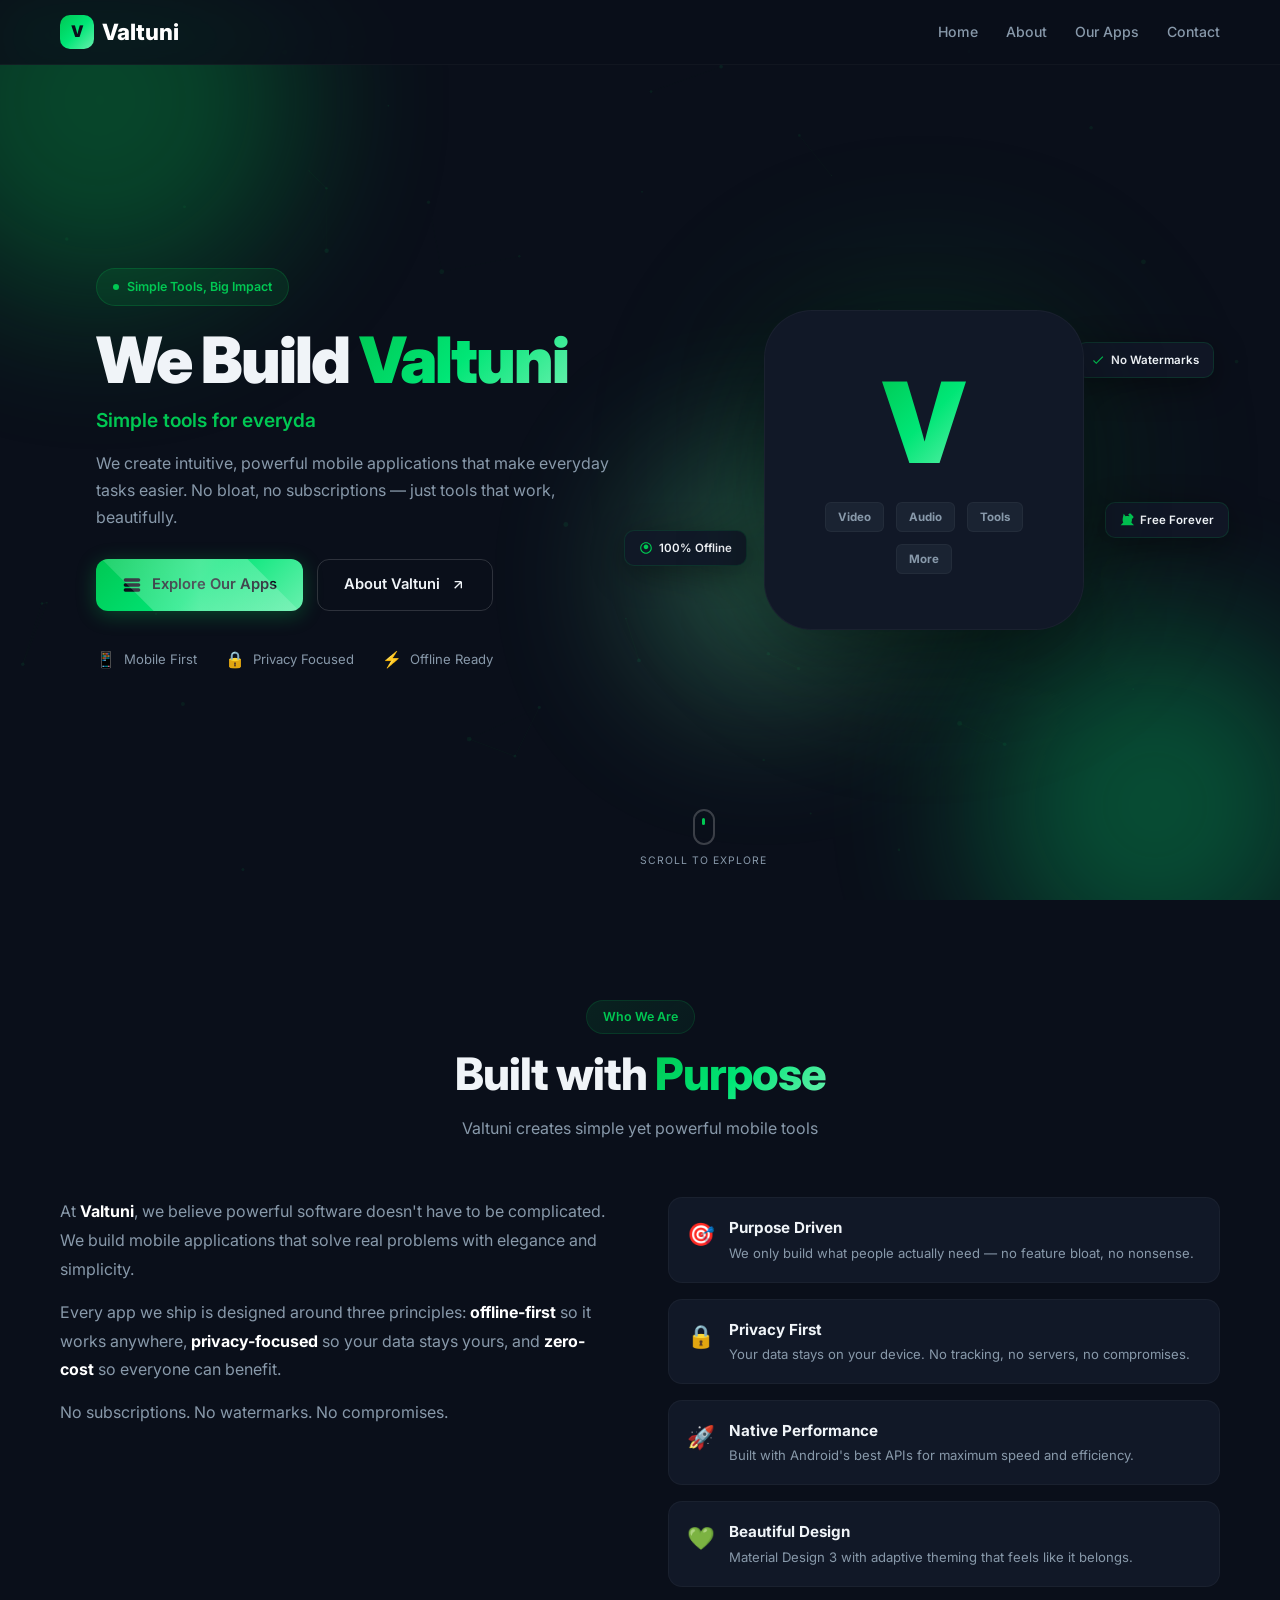
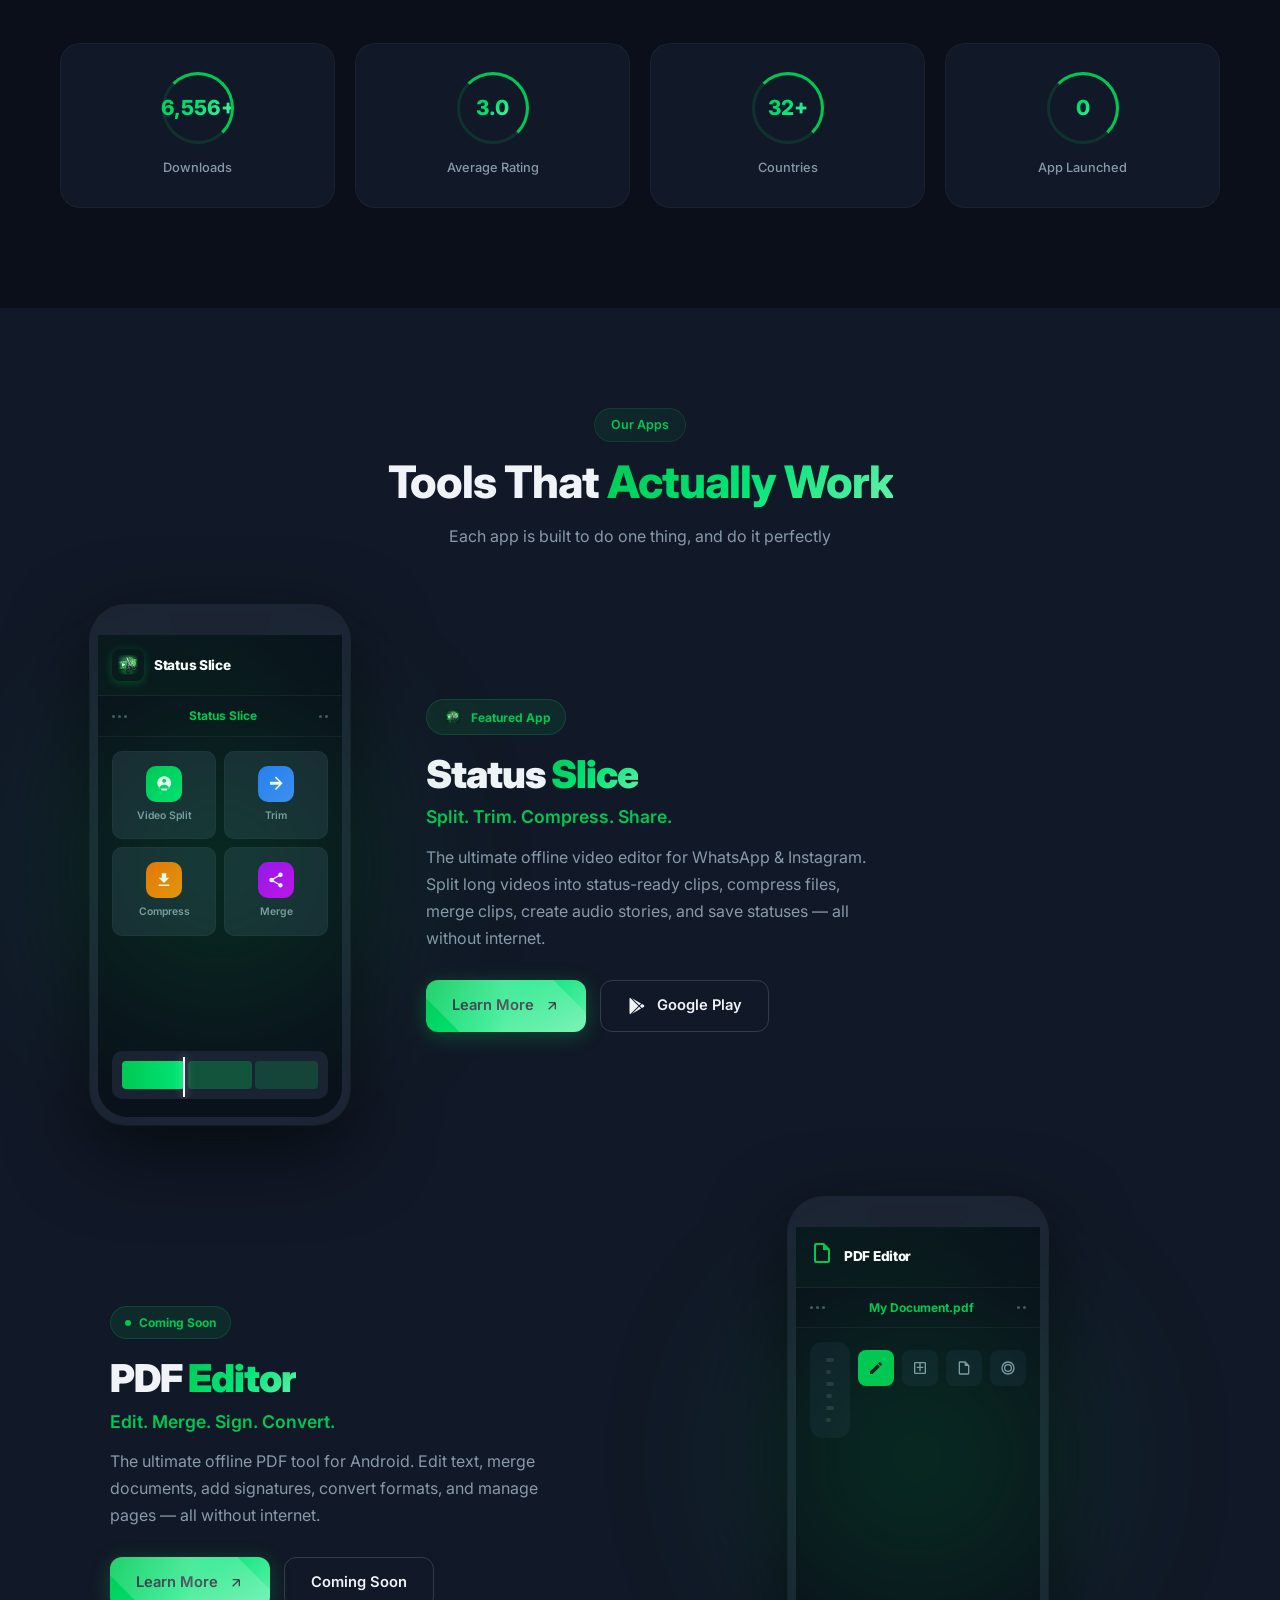
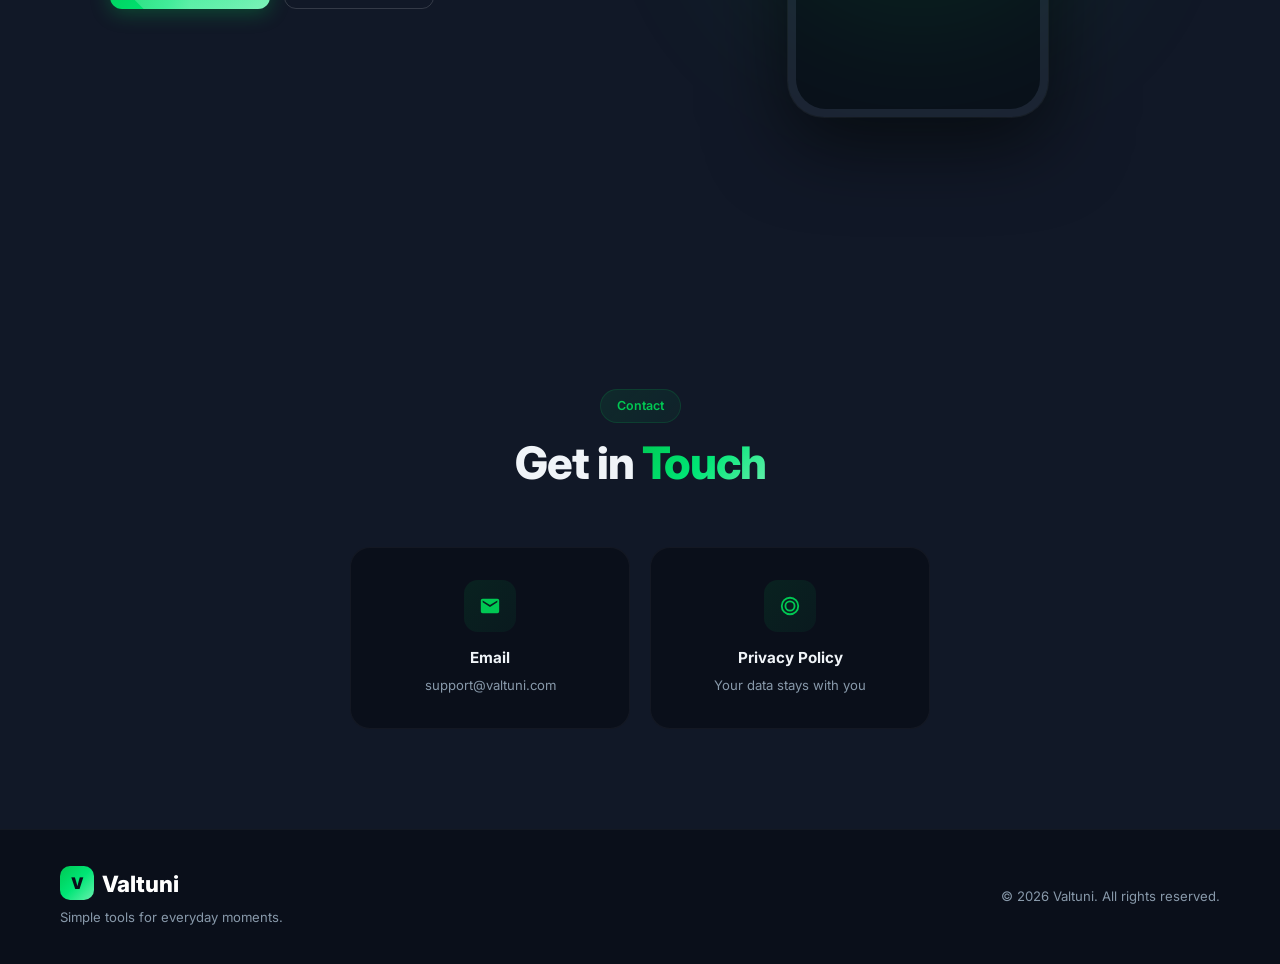
==== index.html @ 3d4e050f "Add Valtuni logo, update Status Slice to Coming Soon, create PDF Editor app page, update homepage" ====
<!DOCTYPE html>
<html lang="en">
<head>
    <meta charset="UTF-8">
    <meta name="viewport" content="width=device-width, initial-scale=1.0">
    <title>Valtuni - Simple Tools for Everyday Moments</title>
    <meta name="description" content="Valtuni builds simple, powerful mobile applications that make everyday tasks easier. Explore our apps including Status Slice.">
    <link rel="stylesheet" href="style.css">
    <link rel="preconnect" href="https://fonts.googleapis.com">
    <link rel="preconnect" href="https://fonts.gstatic.com" crossorigin>
    <link href="https://fonts.googleapis.com/css2?family=Inter:wght@300;400;500;600;700;800;900&display=swap" rel="stylesheet">
</head>
<body>
    <canvas id="particles"></canvas>

    <nav class="navbar" id="navbar">
        <div class="container nav-container">
            <a href="#" class="logo">
                <span class="logo-icon">V</span>
                Valtuni
            </a>
            <ul class="nav-links" id="navLinks">
                <li><a href="#home">Home</a></li>
                <li><a href="#about">About</a></li>
                <li><a href="#apps">Our Apps</a></li>
                <li><a href="#contact">Contact</a></li>
            </ul>
            <button class="menu-toggle" id="menuToggle" aria-label="Toggle menu">
                <span></span><span></span><span></span>
            </button>
        </div>
    </nav>

    <section id="home" class="hero">
        <div class="hero-bg-shapes">
            <div class="shape shape-1"></div>
            <div class="shape shape-2"></div>
            <div class="shape shape-3"></div>
        </div>
        <div class="container hero-content">
            <div class="hero-text">
                <div class="badge">
                    <span class="badge-dot"></span>
                    Simple Tools, Big Impact
                </div>
                <h1>We Build <span class="gradient-text">Valtuni</span></h1>
                <p class="tagline">Simple tools for everyday moments.</p>
                <p class="description">We create intuitive, powerful mobile applications that make everyday tasks easier. No bloat, no subscriptions — just tools that work, beautifully.</p>
                <div class="hero-buttons">
                    <a href="#apps" class="btn btn-primary btn-glow">
                        <svg width="20" height="20" viewBox="0 0 24 24" fill="currentColor"><path d="M4,8A2,2 0 0,1 2,6A2,2 0 0,1 4,4H20A2,2 0 0,1 22,6A2,2 0 0,1 20,8H4M4,10H20A2,2 0 0,1 22,12A2,2 0 0,1 20,14H4A2,2 0 0,1 2,12A2,2 0 0,1 4,10M4,16H20A2,2 0 0,1 22,18A2,2 0 0,1 20,20H4A2,2 0 0,1 2,18A2,2 0 0,1 4,16Z"/></svg>
                        Explore Our Apps
                    </a>
                    <a href="#about" class="btn btn-outline">
                        About Valtuni
                        <svg width="16" height="16" viewBox="0 0 24 24" fill="none" stroke="currentColor" stroke-width="2"><path d="M7 17L17 7M17 7H7M17 7V17"/></svg>
                    </a>
                </div>
                <div class="hero-stats">
                    <div class="hero-stat"><span class="hero-stat-icon">📱</span><span>Mobile First</span></div>
                    <div class="hero-stat"><span class="hero-stat-icon">🔒</span><span>Privacy Focused</span></div>
                    <div class="hero-stat"><span class="hero-stat-icon">⚡</span><span>Offline Ready</span></div>
                </div>
            </div>
            <div class="hero-visual">
                <div class="hero-brand-glow"></div>
                <div class="hero-brand-block">
                    <div class="brand-letter brand-v">V</div>
                    <div class="brand-words">
                        <span class="brand-word brand-word-1">Video</span>
                        <span class="brand-word brand-word-2">Audio</span>
                        <span class="brand-word brand-word-3">Tools</span>
                        <span class="brand-word brand-word-4">More</span>
                    </div>
                </div>
                <div class="hero-float-badge hero-float-badge-1">
                    <svg width="14" height="14" viewBox="0 0 24 24" fill="currentColor"><path d="M21,7L9,19L3.5,13.5L4.91,12.09L9,16.17L19.59,5.59L21,7Z"/></svg>
                    No Watermarks
                </div>
                <div class="hero-float-badge hero-float-badge-2">
                    <svg width="14" height="14" viewBox="0 0 24 24" fill="currentColor"><path d="M12,2C17.52,2 22,6.48 22,12C22,17.52 17.52,22 12,22C6.48,22 2,17.52 2,12C2,6.48 6.48,2 12,2M12,4C7.58,4 4,7.58 4,12C4,16.42 7.58,20 12,20C16.42,20 20,16.42 20,12C20,7.58 16.42,4 12,4M12,6C14.21,6 16,7.79 16,10C16,12.21 14.21,14 12,14C9.79,14 8,12.21 8,10C8,7.79 9.79,6 12,6Z"/></svg>
                    100% Offline
                </div>
                <div class="hero-float-badge hero-float-badge-3">
                    <svg width="14" height="14" viewBox="0 0 24 24" fill="currentColor"><path d="M18.3,9.3L13.71,13.88L12.29,12.47L17.71,7.06L18.3,9.3M22.54,8.46L21.12,9.88L14.12,2.88L15.54,1.46C16.32,0.68 17.59,0.68 18.36,1.46L22.54,5.64C23.32,6.41 23.32,7.68 22.54,8.46M1,21L5.54,16.46C4.53,14.07 4.17,11.32 4.8,8.5L6.34,1.34L9.5,5.5C10.45,5.18 11.46,5 12.5,5C13.54,5 14.55,5.18 15.5,5.5L18.66,1.34L20.2,8.5C20.83,11.32 20.47,14.07 19.46,16.46L24,21H1Z"/></svg>
                    Free Forever
                </div>
            </div>
        </div>
        <div class="scroll-indicator">
            <div class="mouse"><div class="wheel"></div></div>
            <span>Scroll to explore</span>
        </div>
    </section>

    <section id="about" class="about">
        <div class="container">
            <div class="section-header sr">
                <span class="section-tag">Who We Are</span>
                <h2>Built with <span class="gradient-text">Purpose</span></h2>
                <p>Valtuni creates simple yet powerful mobile tools</p>
            </div>
            <div class="about-content">
                <div class="about-text sr-left">
                    <p>At <strong>Valtuni</strong>, we believe powerful software doesn't have to be complicated. We build mobile applications that solve real problems with elegance and simplicity.</p>
                    <p>Every app we ship is designed around three principles: <strong>offline-first</strong> so it works anywhere, <strong>privacy-focused</strong> so your data stays yours, and <strong>zero-cost</strong> so everyone can benefit.</p>
                    <p>No subscriptions. No watermarks. No compromises.</p>
                </div>
                <div class="about-values sr-right">
                    <div class="value-card">
                        <div class="value-icon">🎯</div>
                        <div><h4>Purpose Driven</h4><p>We only build what people actually need — no feature bloat, no nonsense.</p></div>
                    </div>
                    <div class="value-card">
                        <div class="value-icon">🔒</div>
                        <div><h4>Privacy First</h4><p>Your data stays on your device. No tracking, no servers, no compromises.</p></div>
                    </div>
                    <div class="value-card">
                        <div class="value-icon">🚀</div>
                        <div><h4>Native Performance</h4><p>Built with Android's best APIs for maximum speed and efficiency.</p></div>
                    </div>
                    <div class="value-card">
                        <div class="value-icon">💚</div>
                        <div><h4>Beautiful Design</h4><p>Material Design 3 with adaptive theming that feels like it belongs.</p></div>
                    </div>
                </div>
            </div>
            <div class="about-stats">
                <div class="stat-card sr sr-d1">
                    <div class="stat-ring"><span class="stat-number" data-target="10000">0</span></div>
                    <span class="stat-label">Downloads</span>
                </div>
                <div class="stat-card sr sr-d2">
                    <div class="stat-ring"><span class="stat-number" data-target="4.5" data-decimal="true">0</span></div>
                    <span class="stat-label">Average Rating</span>
                </div>
                <div class="stat-card sr sr-d3">
                    <div class="stat-ring"><span class="stat-number" data-target="50">0</span></div>
                    <span class="stat-label">Countries</span>
                </div>
                <div class="stat-card sr sr-d4">
                    <div class="stat-ring"><span class="stat-number" data-target="1">0</span></div>
                    <span class="stat-label">App Launched</span>
                </div>
            </div>
        </div>
    </section>

    <section id="apps" class="apps">
        <div class="container">
            <div class="section-header sr">
                <span class="section-tag">Our Apps</span>
                <h2>Tools That <span class="gradient-text">Actually Work</span></h2>
                <p>Each app is built to do one thing, and do it perfectly</p>
            </div>

            <div class="app-showcase">
                <div class="app-hero sr-scale">
                    <div class="app-hero-phone">
                        <div class="phone-wrapper">
                            <div class="phone-glow"></div>
                            <div class="phone-mockup">
                                <div class="phone-notch"></div>
                                <div class="phone-screen">
                                    <div class="app-logo-bar">
                                        <img src="status slice logo.png" alt="Status Slice" class="app-logo-img">
                                        <span class="app-logo-name">Status Slice</span>
                                    </div>
                                    <div class="app-header-bar">
                                        <div class="app-header-dots"><span></span><span></span><span></span></div>
                                        <span class="app-header-title">Status Slice</span>
                                        <div class="app-header-dots"><span></span><span></span></div>
                                    </div>
                                    <div class="app-content-preview">
                                        <div class="app-tool-card">
                                            <div class="app-tool-icon split-icon">
                                                <svg width="18" height="18" viewBox="0 0 24 24" fill="currentColor"><path d="M9.64,7.64C9.64,6.17 10.82,5 12.28,5C13.75,5 14.92,6.17 14.92,7.64C14.92,9.1 13.75,10.28 12.28,10.28C10.82,10.28 9.64,9.1 9.64,7.64M5.93,17.57C5.93,15.12 9.21,13.12 12.28,13.12C15.36,13.12 18.64,15.12 18.64,17.57V18H5.93V17.57M12.28,1.5C7.17,1.5 3,5.67 3,10.78C3,14.14 5.11,16.97 8.28,18.43L8.28,19.5C8.28,20.05 8.73,20.5 9.28,20.5H15.28C15.83,20.5 16.28,20.05 16.28,19.5L16.28,18.43C19.45,16.97 21.56,14.14 21.56,10.78C21.56,5.67 17.39,1.5 12.28,1.5Z"/></svg>
                                            </div>
                                            <span>Video Split</span>
                                        </div>
                                        <div class="app-tool-card">
                                            <div class="app-tool-icon trim-icon">
                                                <svg width="18" height="18" viewBox="0 0 24 24" fill="currentColor"><path d="M4,11V13H16L10.5,18.5L11.92,19.92L20.84,11L11.92,2.08L10.5,3.5L16,9H4V11Z"/></svg>
                                            </div>
                                            <span>Trim</span>
                                        </div>
                                        <div class="app-tool-card">
                                            <div class="app-tool-icon compress-icon">
                                                <svg width="18" height="18" viewBox="0 0 24 24" fill="currentColor"><path d="M19,9H15V3H9V9H5L12,16L19,9M5,18V20H19V18H5Z"/></svg>
                                            </div>
                                            <span>Compress</span>
                                        </div>
                                        <div class="app-tool-card">
                                            <div class="app-tool-icon merge-icon">
                                                <svg width="18" height="18" viewBox="0 0 24 24" fill="currentColor"><path d="M18,16.08C17.24,16.08 16.56,16.38 16.04,16.85L8.91,12.7C8.96,12.47 9,12.24 9,12C9,11.76 8.96,11.53 8.91,11.3L15.96,7.19C16.5,7.69 17.21,8 18,8A3,3 0 0,0 21,5A3,3 0 0,0 18,2A3,3 0 0,0 15,5C15,5.24 15.04,5.47 15.09,5.7L8.04,9.81C7.5,9.31 6.79,9 6,9A3,3 0 0,0 3,12A3,3 0 0,0 6,15C6.79,15 7.5,14.69 8.04,14.19L15.16,18.35C15.11,18.56 15.08,18.78 15.08,19C15.08,20.61 16.39,21.92 18,21.92C19.61,21.92 20.92,20.61 20.92,19C20.92,17.39 19.61,16.08 18,16.08Z"/></svg>
                                            </div>
                                            <span>Merge</span>
                                        </div>
                                    </div>
                                    <div class="video-timeline-preview">
                                        <div class="timeline-bar">
                                            <div class="timeline-segment seg-1"></div>
                                            <div class="timeline-segment seg-2"></div>
                                            <div class="timeline-segment seg-3"></div>
                                        </div>
                                        <div class="timeline-cursor"></div>
                                    </div>
                                </div>
                            </div>
                        </div>
                    </div>
                    <div class="app-hero-info">
                        <div class="app-card-badge">
                            <img src="status slice logo.png" alt="Status Slice" class="app-badge-icon">
                            <span>Featured App</span>
                        </div>
                        <h3>Status <span class="gradient-text">Slice</span></h3>
                        <p class="app-tagline">Split. Trim. Compress. Share.</p>
                        <p class="app-description">The ultimate offline video editor for WhatsApp & Instagram. Split long videos into status-ready clips, compress files, merge clips, create audio stories, and save statuses — all without internet.</p>
                        <div class="app-hero-buttons">
                            <a href="statussplice/" class="btn btn-primary btn-glow">
                                Learn More
                                <svg width="16" height="16" viewBox="0 0 24 24" fill="none" stroke="currentColor" stroke-width="2"><path d="M7 17L17 7M17 7H7M17 7V17"/></svg>
                            </a>
                            <a href="#" class="btn btn-outline">
                                <svg width="20" height="20" viewBox="0 0 24 24" fill="currentColor"><path d="M3,20.5V3.5C3,2.91 3.34,2.39 3.84,2.15L13.69,12L3.84,21.85C3.34,21.61 3,21.09 3,20.5M16.81,15.12L6.05,21.34L14.54,12.85L16.81,15.12M20.16,10.81C20.5,11.08 20.75,11.5 20.75,12C20.75,12.5 20.5,12.92 20.16,13.19L17.89,14.5L15.39,12L17.89,9.5L20.16,10.81M6.05,2.66L16.81,8.88L14.54,11.15L6.05,2.66Z"/></svg>
                                Google Play
                            </a>
                        </div>
                    </div>
                </div>

                <div class="app-hero sr-scale" style="margin-top: 60px;">
                    <div class="app-hero-info">
                        <div class="app-card-badge">
                            <span class="badge-dot"></span>
                            <span>Coming Soon</span>
                        </div>
                        <h3>PDF <span class="gradient-text">Editor</span></h3>
                        <p class="app-tagline">Edit. Merge. Sign. Convert.</p>
                        <p class="app-description">The ultimate offline PDF tool for Android. Edit text, merge documents, add signatures, convert formats, and manage pages — all without internet.</p>
                        <div class="app-hero-buttons">
                            <a href="pdfeditor/" class="btn btn-primary btn-glow">
                                Learn More
                                <svg width="16" height="16" viewBox="0 0 24 24" fill="none" stroke="currentColor" stroke-width="2"><path d="M7 17L17 7M17 7H7M17 7V17"/></svg>
                            </a>
                            <a href="pdfeditor/#download" class="btn btn-outline">
                                Coming Soon
                            </a>
                        </div>
                    </div>
                    <div class="app-hero-phone">
                        <div class="phone-wrapper">
                            <div class="phone-glow"></div>
                            <div class="phone-mockup">
                                <div class="phone-notch"></div>
                                <div class="phone-screen">
                                    <div class="app-logo-bar">
                                        <div class="app-logo-icon">
                                            <svg width="24" height="24" viewBox="0 0 24 24" fill="#00C853"><path d="M14,2H6A2,2 0 0,0 4,4V20A2,2 0 0,0 6,22H18A2,2 0 0,0 20,20V8L14,2M18,20H6V4H13V9H18V20Z"/></svg>
                                        </div>
                                        <span class="app-logo-name">PDF Editor</span>
                                    </div>
                                    <div class="app-header-bar">
                                        <div class="app-header-dots"><span></span><span></span><span></span></div>
                                        <span class="app-header-title">My Document.pdf</span>
                                        <div class="app-header-dots"><span></span><span></span></div>
                                    </div>
                                    <div class="app-content-preview">
                                        <div class="pdf-preview-area">
                                            <div class="pdf-line"></div>
                                            <div class="pdf-line short"></div>
                                            <div class="pdf-line"></div>
                                            <div class="pdf-line medium"></div>
                                            <div class="pdf-line"></div>
                                            <div class="pdf-line short"></div>
                                        </div>
                                        <div class="pdf-toolbar">
                                            <div class="pdf-tool-btn active">
                                                <svg width="16" height="16" viewBox="0 0 24 24" fill="currentColor"><path d="M3,17.25V21H6.75L17.81,9.94L14.06,6.19L3,17.25M20.71,7.04C21.1,6.65 21.1,6.02 20.71,5.63L18.37,3.29C17.98,2.9 17.35,2.9 16.96,3.29L15.13,5.12L18.88,8.87L20.71,7.04Z"/></svg>
                                            </div>
                                            <div class="pdf-tool-btn">
                                                <svg width="16" height="16" viewBox="0 0 24 24" fill="currentColor"><path d="M19,3H5C3.89,3 3,3.89 3,5V19A2,2 0 0,0 5,21H19A2,2 0 0,0 21,19V5C21,3.89 20.1,3 19,3M19,19H5V5H19V19M17,12H13V17H11V12H7V10H11V5H13V10H17V12Z"/></svg>
                                            </div>
                                            <div class="pdf-tool-btn">
                                                <svg width="16" height="16" viewBox="0 0 24 24" fill="currentColor"><path d="M14,2H6A2,2 0 0,0 4,4V20A2,2 0 0,0 6,22H18A2,2 0 0,0 20,20V8L14,2M18,20H6V4H13V9H18V20Z"/></svg>
                                            </div>
                                            <div class="pdf-tool-btn">
                                                <svg width="16" height="16" viewBox="0 0 24 24" fill="currentColor"><path d="M12,2A10,10 0 0,1 22,12A10,10 0 0,1 12,22A10,10 0 0,1 2,12A10,10 0 0,1 12,2M12,4A8,8 0 0,0 4,12A8,8 0 0,0 12,20A8,8 0 0,0 20,12A8,8 0 0,0 12,4M12,6A6,6 0 0,1 18,12A6,6 0 0,1 12,18A6,6 0 0,1 6,12A6,6 0 0,1 12,6M12,8A4,4 0 0,0 8,12A4,4 0 0,0 12,16A4,4 0 0,0 16,12A4,4 0 0,0 12,8Z"/></svg>
                                            </div>
                                        </div>
                                    </div>
                                </div>
                            </div>
                        </div>
                    </div>
                </div>
            </div>
        </div>
    </section>

    <section id="contact" class="contact">
        <div class="container">
            <div class="section-header sr">
                <span class="section-tag">Contact</span>
                <h2>Get in <span class="gradient-text">Touch</span></h2>
            </div>
            <div class="contact-grid">
                <a href="mailto:support@valtuni.com" class="contact-card sr sr-d1">
                    <div class="contact-icon"><svg width="22" height="22" viewBox="0 0 24 24" fill="currentColor"><path d="M20,4H4C2.89,4 2,4.89 2,6V18A2,2 0 0,0 4,20H20A2,2 0 0,0 22,18V6C22,4.89 21.1,4 20,4M20,8L12,13L4,8V6L12,11L20,6V8Z"/></svg></div>
                    <h3>Email</h3><p>support@valtuni.com</p>
                </a>
                <a href="privacy.html" class="contact-card sr sr-d2">
                    <div class="contact-icon"><svg width="22" height="22" viewBox="0 0 24 24" fill="currentColor"><path d="M12,2A10,10 0 0,1 22,12A10,10 0 0,1 12,22A10,10 0 0,1 2,12A10,10 0 0,1 12,2M12,4A8,8 0 0,0 4,12A8,8 0 0,0 12,20A8,8 0 0,0 20,12A8,8 0 0,0 12,4M12,6A6,6 0 0,1 18,12A6,6 0 0,1 12,18A6,6 0 0,1 6,12A6,6 0 0,1 12,6M12,8A4,4 0 0,0 8,12A4,4 0 0,0 12,16A4,4 0 0,0 16,12A4,4 0 0,0 12,8Z"/></svg></div>
                    <h3>Privacy Policy</h3><p>Your data stays with you</p>
                </a>
            </div>
        </div>
    </section>

    <footer class="footer">
        <div class="container footer-content">
            <div class="footer-left">
                <span class="logo"><span class="logo-icon">V</span>Valtuni</span>
                <p>Simple tools for everyday moments.</p>
            </div>
            <div class="footer-right"><p>&copy; 2026 Valtuni. All rights reserved.</p></div>
        </div>
    </footer>

    <script src="app.js"></script>
</body>
</html>
---- style.css ----
* {
    margin: 0;
    padding: 0;
    box-sizing: border-box;
}

:root {
    --primary: #00C853;
    --primary-dark: #00A844;
    --primary-glow: rgba(0, 200, 83, 0.3);
    --secondary: #00E676;
    --accent: #69F0AE;
    --dark: #0A0F1A;
    --dark-card: #111827;
    --dark-surface: #1A2332;
    --text: #F0F4F8;
    --text-muted: #8899AA;
    --white: #FFFFFF;
    --gradient: linear-gradient(135deg, #00C853, #00E676, #69F0AE);
    --gradient-subtle: linear-gradient(135deg, rgba(0,200,83,0.1), rgba(0,230,118,0.05));
}

html { scroll-behavior: smooth; }

body {
    font-family: 'Inter', -apple-system, BlinkMacSystemFont, sans-serif;
    background: var(--dark);
    color: var(--text);
    line-height: 1.6;
    overflow-x: hidden;
    animation: bodyFadeIn 0.6s ease both;
}

@keyframes bodyFadeIn {
    from { opacity: 0; }
    to { opacity: 1; }
}

#particles {
    position: fixed;
    top: 0;
    left: 0;
    width: 100%;
    height: 100%;
    pointer-events: none;
    z-index: 0;
}

.container {
    max-width: 1200px;
    margin: 0 auto;
    padding: 0 20px;
    position: relative;
    z-index: 1;
}

.gradient-text {
    background: var(--gradient);
    -webkit-background-clip: text;
    -webkit-text-fill-color: transparent;
    background-clip: text;
}

/* ===== NAVBAR ===== */
.navbar {
    position: fixed;
    top: 0;
    left: 0;
    right: 0;
    padding: 14px 0;
    background: rgba(10, 15, 26, 0.85);
    backdrop-filter: blur(24px);
    -webkit-backdrop-filter: blur(24px);
    border-bottom: 1px solid rgba(255, 255, 255, 0.03);
    z-index: 1000;
    transition: all 0.4s cubic-bezier(0.4, 0, 0.2, 1);
}

.navbar.scrolled {
    padding: 10px 0;
    background: rgba(10, 15, 26, 0.98);
    box-shadow: 0 4px 30px rgba(0, 0, 0, 0.3);
}

.nav-container {
    display: flex;
    align-items: center;
    justify-content: space-between;
}

.logo {
    font-size: 1.4rem;
    font-weight: 800;
    color: var(--white);
    text-decoration: none;
    display: flex;
    align-items: center;
    gap: 8px;
}

.logo-icon {
    width: 34px;
    height: 34px;
    background: var(--gradient);
    border-radius: 10px;
    display: flex;
    align-items: center;
    justify-content: center;
    font-size: 1rem;
    font-weight: 900;
    color: var(--dark);
}

.nav-links {
    display: flex;
    align-items: center;
    gap: 28px;
    list-style: none;
}

.nav-links a {
    color: var(--text-muted);
    text-decoration: none;
    font-weight: 500;
    font-size: 0.88rem;
    transition: color 0.3s ease;
}

.nav-links a:hover { color: var(--white); }

.menu-toggle {
    display: none;
    flex-direction: column;
    gap: 5px;
    background: none;
    border: none;
    cursor: pointer;
    padding: 4px;
    z-index: 1001;
}

.menu-toggle span {
    width: 22px;
    height: 2px;
    background: var(--text);
    transition: all 0.3s ease;
    border-radius: 2px;
}

.menu-toggle.active span:nth-child(1) { transform: rotate(45deg) translate(5px, 5px); }
.menu-toggle.active span:nth-child(2) { opacity: 0; }
.menu-toggle.active span:nth-child(3) { transform: rotate(-45deg) translate(5px, -5px); }

/* ===== HERO ===== */
.hero {
    min-height: 100vh;
    min-height: 100dvh;
    display: flex;
    align-items: center;
    padding: 100px 0 60px;
    position: relative;
    overflow: hidden;
}

.hero-bg-shapes {
    position: absolute;
    inset: 0;
    overflow: hidden;
    pointer-events: none;
}

.shape {
    position: absolute;
    border-radius: 50%;
    filter: blur(80px);
    opacity: 0.3;
}

.shape-1 { width: 400px; height: 400px; background: var(--primary); top: -100px; left: -100px; animation: float 8s ease-in-out infinite; }
.shape-2 { width: 350px; height: 350px; background: var(--secondary); bottom: -80px; right: -50px; animation: float 10s ease-in-out infinite reverse; }
.shape-3 { width: 250px; height: 250px; background: var(--accent); top: 50%; left: 50%; animation: float 12s ease-in-out infinite; }

@keyframes float {
    0%, 100% { transform: translate(0, 0) scale(1); }
    33% { transform: translate(30px, -30px) scale(1.05); }
    66% { transform: translate(-20px, 20px) scale(0.95); }
}

.hero-content {
    display: grid;
    grid-template-columns: 1fr 1fr;
    gap: 48px;
    align-items: center;
}

.hero-text > * {
    animation: heroFadeIn 0.7s cubic-bezier(0.4, 0, 0.2, 1) both;
}

.hero-text > :nth-child(1) { animation-delay: 0.1s; }
.hero-text > :nth-child(2) { animation-delay: 0.2s; }
.hero-text > :nth-child(3) { animation-delay: 0.3s; }
.hero-text > :nth-child(4) { animation-delay: 0.4s; }
.hero-text > :nth-child(5) { animation-delay: 0.5s; }
.hero-text > :nth-child(6) { animation-delay: 0.6s; }

.hero-visual {
    animation: heroSlideIn 0.8s cubic-bezier(0.4, 0, 0.2, 1) 0.3s both;
}

@keyframes heroFadeIn {
    from { opacity: 0; transform: translateY(25px); }
    to { opacity: 1; transform: translateY(0); }
}

@keyframes heroSlideIn {
    from { opacity: 0; transform: translateX(40px); }
    to { opacity: 1; transform: translateX(0); }
}

.badge {
    display: inline-flex;
    align-items: center;
    gap: 8px;
    background: rgba(0, 200, 83, 0.1);
    border: 1px solid rgba(0, 200, 83, 0.2);
    padding: 8px 16px;
    border-radius: 100px;
    font-size: 0.78rem;
    font-weight: 600;
    color: var(--primary);
    margin-bottom: 20px;
}

.badge-dot {
    width: 6px;
    height: 6px;
    background: var(--primary);
    border-radius: 50%;
    animation: pulse 2s ease-in-out infinite;
}

@keyframes pulse {
    0%, 100% { opacity: 1; transform: scale(1); }
    50% { opacity: 0.5; transform: scale(1.5); }
}

.hero-text h1 {
    font-size: clamp(2.8rem, 5vw, 4.5rem);
    font-weight: 900;
    line-height: 1.05;
    margin-bottom: 12px;
    letter-spacing: -2px;
}

.tagline {
    font-size: 1.2rem;
    color: var(--primary);
    font-weight: 600;
    margin-bottom: 14px;
    min-height: 1.6em;
}

.description {
    font-size: 1rem;
    color: var(--text-muted);
    margin-bottom: 28px;
    max-width: 520px;
    line-height: 1.7;
}

.hero-buttons {
    display: flex;
    gap: 14px;
    flex-wrap: wrap;
    margin-bottom: 36px;
}

.btn {
    display: inline-flex;
    align-items: center;
    gap: 10px;
    padding: 13px 26px;
    border-radius: 12px;
    font-weight: 600;
    text-decoration: none;
    transition: all 0.3s cubic-bezier(0.4, 0, 0.2, 1);
    font-size: 0.92rem;
    cursor: pointer;
    border: none;
    position: relative;
    overflow: hidden;
}

.btn-primary {
    background: var(--gradient);
    color: var(--dark);
    box-shadow: 0 4px 20px var(--primary-glow);
}

.btn-primary:hover {
    transform: translateY(-3px);
    box-shadow: 0 8px 30px var(--primary-glow);
}

.btn-glow::before {
    content: '';
    position: absolute;
    top: -50%;
    left: -50%;
    width: 200%;
    height: 200%;
    background: linear-gradient(45deg, transparent, rgba(255,255,255,0.3), transparent);
    transform: rotate(45deg);
    animation: glow 3s ease-in-out infinite;
}

@keyframes glow {
    0% { transform: translateX(-100%) rotate(45deg); }
    100% { transform: translateX(100%) rotate(45deg); }
}

.btn-outline {
    background: transparent;
    color: var(--text);
    border: 1px solid rgba(255, 255, 255, 0.15);
}

.btn-outline:hover {
    border-color: var(--primary);
    color: var(--primary);
    transform: translateY(-2px);
}

.btn-large { padding: 16px 32px; font-size: 1rem; border-radius: 14px; }

.hero-stats { display: flex; gap: 28px; }
.hero-stat { display: flex; align-items: center; gap: 8px; font-size: 0.82rem; color: var(--text-muted); }
.hero-stat-icon { font-size: 1rem; }

/* Hero Brand Visual */
.hero-visual {
    display: flex;
    justify-content: center;
    align-items: center;
    position: relative;
}

.hero-brand-glow {
    position: absolute;
    width: 320px;
    height: 320px;
    background: var(--primary);
    border-radius: 50%;
    filter: blur(100px);
    opacity: 0.2;
    animation: brandGlow 4s ease-in-out infinite;
}

@keyframes brandGlow {
    0%, 100% { opacity: 0.15; transform: scale(1); }
    50% { opacity: 0.3; transform: scale(1.15); }
}

.hero-brand-block {
    width: 320px;
    height: 320px;
    border-radius: 48px;
    background: var(--dark-card);
    border: 1px solid rgba(255, 255, 255, 0.04);
    display: flex;
    flex-direction: column;
    align-items: center;
    justify-content: center;
    gap: 24px;
    position: relative;
    z-index: 1;
    box-shadow: 0 25px 80px rgba(0, 0, 0, 0.4);
    animation: brandFloat 6s ease-in-out infinite;
    overflow: hidden;
}

.hero-brand-block::before {
    content: '';
    position: absolute;
    top: 0;
    left: -100%;
    width: 50%;
    height: 100%;
    background: linear-gradient(90deg, transparent, rgba(0, 200, 83, 0.04), transparent);
    animation: brandShimmer 5s ease-in-out infinite;
    pointer-events: none;
}

@keyframes brandShimmer {
    0% { left: -100%; }
    100% { left: 200%; }
}

@keyframes brandFloat {
    0%, 100% { transform: translateY(0) rotate(0deg); }
    50% { transform: translateY(-10px) rotate(1deg); }
}

.brand-letter {
    font-size: 7rem;
    font-weight: 900;
    background: var(--gradient);
    -webkit-background-clip: text;
    -webkit-text-fill-color: transparent;
    background-clip: text;
    line-height: 1;
    animation: letterPulse 3s ease-in-out infinite;
}

@keyframes letterPulse {
    0%, 100% { filter: brightness(1); }
    50% { filter: brightness(1.3); }
}

.brand-words {
    display: flex;
    gap: 12px;
    flex-wrap: wrap;
    justify-content: center;
    max-width: 240px;
}

.brand-word {
    font-size: 0.72rem;
    font-weight: 700;
    color: var(--text-muted);
    background: var(--dark-surface);
    padding: 5px 12px;
    border-radius: 6px;
    border: 1px solid rgba(255, 255, 255, 0.04);
    animation: wordFade 4s ease-in-out infinite;
}

.brand-word-1 { animation-delay: 0s; }
.brand-word-2 { animation-delay: 1s; }
.brand-word-3 { animation-delay: 2s; }
.brand-word-4 { animation-delay: 3s; }

@keyframes wordFade {
    0%, 100% { opacity: 0.5; border-color: rgba(255, 255, 255, 0.04); }
    50% { opacity: 1; border-color: rgba(0, 200, 83, 0.2); color: var(--primary); }
}

.hero-float-badge {
    position: absolute;
    display: flex;
    align-items: center;
    gap: 6px;
    background: rgba(17, 24, 39, 0.9);
    backdrop-filter: blur(16px);
    -webkit-backdrop-filter: blur(16px);
    border: 1px solid rgba(0, 200, 83, 0.15);
    color: var(--text);
    padding: 8px 14px;
    border-radius: 10px;
    font-size: 0.72rem;
    font-weight: 600;
    box-shadow: 0 8px 32px rgba(0, 0, 0, 0.4);
    white-space: nowrap;
}

.hero-float-badge svg { color: var(--primary); }

.hero-float-badge-1 {
    top: 10%;
    right: -30px;
    animation: floatBadge1 5s ease-in-out infinite;
}

.hero-float-badge-2 {
    bottom: 20%;
    left: -40px;
    animation: floatBadge2 4.5s ease-in-out infinite;
}

.hero-float-badge-3 {
    top: 60%;
    right: -45px;
    animation: floatBadge3 5.5s ease-in-out infinite;
}

@keyframes floatBadge1 {
    0%, 100% { transform: translateY(0) translateX(0); opacity: 0.9; }
    50% { transform: translateY(-10px) translateX(5px); opacity: 1; }
}

@keyframes floatBadge2 {
    0%, 100% { transform: translateY(0) translateX(0); opacity: 0.9; }
    50% { transform: translateY(-12px) translateX(-5px); opacity: 1; }
}

@keyframes floatBadge3 {
    0%, 100% { transform: translateY(0) translateX(0); opacity: 0.9; }
    50% { transform: translateY(-8px) translateX(8px); opacity: 1; }
}

/* Scroll Indicator */
.scroll-indicator {
    position: absolute;
    bottom: 30px;
    left: 50%;
    transform: translateX(-50%);
    display: flex;
    flex-direction: column;
    align-items: center;
    gap: 8px;
    animation: heroFadeIn 0.7s ease 1.2s both;
}

.mouse {
    width: 22px;
    height: 36px;
    border: 2px solid rgba(255, 255, 255, 0.2);
    border-radius: 11px;
    display: flex;
    justify-content: center;
    padding-top: 7px;
}

.wheel {
    width: 3px;
    height: 7px;
    background: var(--primary);
    border-radius: 2px;
    animation: wheel 2s ease-in-out infinite;
}

@keyframes wheel {
    0%, 100% { transform: translateY(0); opacity: 1; }
    50% { transform: translateY(7px); opacity: 0.3; }
}

.scroll-indicator span {
    font-size: 0.65rem;
    color: var(--text-muted);
    letter-spacing: 1px;
    text-transform: uppercase;
}

/* ===== SECTION COMMON ===== */
.section-header {
    text-align: center;
    margin-bottom: 56px;
}

.section-tag {
    display: inline-block;
    background: var(--gradient-subtle);
    border: 1px solid rgba(0, 200, 83, 0.15);
    padding: 6px 16px;
    border-radius: 100px;
    font-size: 0.78rem;
    font-weight: 600;
    color: var(--primary);
    margin-bottom: 14px;
}

.section-header h2 {
    font-size: clamp(1.8rem, 4vw, 2.8rem);
    font-weight: 800;
    line-height: 1.2;
    margin-bottom: 14px;
    letter-spacing: -1px;
}

.section-header p {
    font-size: 1rem;
    color: var(--text-muted);
    max-width: 600px;
    margin: 0 auto;
}

/* ===== SCROLL REVEAL ===== */
.sr {
    opacity: 0;
    transform: translateY(30px);
    transition: opacity 0.8s cubic-bezier(0.16, 1, 0.3, 1), transform 0.8s cubic-bezier(0.16, 1, 0.3, 1);
}

.sr.sr-visible {
    opacity: 1;
    transform: translateY(0);
}

.sr-left {
    opacity: 0;
    transform: translateX(-40px);
    transition: opacity 0.8s cubic-bezier(0.16, 1, 0.3, 1), transform 0.8s cubic-bezier(0.16, 1, 0.3, 1);
}

.sr-left.sr-visible {
    opacity: 1;
    transform: translateX(0);
}

.sr-right {
    opacity: 0;
    transform: translateX(40px);
    transition: opacity 0.8s cubic-bezier(0.16, 1, 0.3, 1), transform 0.8s cubic-bezier(0.16, 1, 0.3, 1);
}

.sr-right.sr-visible {
    opacity: 1;
    transform: translateX(0);
}

.sr-scale {
    opacity: 0;
    transform: scale(0.9);
    transition: opacity 0.8s cubic-bezier(0.16, 1, 0.3, 1), transform 0.8s cubic-bezier(0.16, 1, 0.3, 1);
}

.sr-scale.sr-visible {
    opacity: 1;
    transform: scale(1);
}

.sr-d1 { transition-delay: 0.1s; }
.sr-d2 { transition-delay: 0.2s; }
.sr-d3 { transition-delay: 0.3s; }
.sr-d4 { transition-delay: 0.4s; }
.sr-d5 { transition-delay: 0.5s; }

/* ===== ABOUT ===== */
.about { padding: 100px 0; }

.about-content {
    display: grid;
    grid-template-columns: 1fr 1fr;
    gap: 56px;
    margin-bottom: 56px;
}

.about-text p { color: var(--text-muted); font-size: 1rem; margin-bottom: 14px; line-height: 1.8; }
.about-text strong { color: var(--white); }

.about-values { display: flex; flex-direction: column; gap: 16px; }

.value-card {
    display: flex;
    gap: 14px;
    padding: 18px;
    background: var(--dark-card);
    border-radius: 14px;
    border: 1px solid rgba(255, 255, 255, 0.04);
    transition: transform 0.3s ease, border-color 0.3s ease;
}

.value-card:hover { border-color: rgba(0, 200, 83, 0.15); transform: translateX(4px); }
.value-icon { font-size: 1.4rem; flex-shrink: 0; }
.value-card h4 { font-size: 0.95rem; font-weight: 700; margin-bottom: 2px; }
.value-card p { color: var(--text-muted); font-size: 0.82rem; }

.about-stats { display: grid; grid-template-columns: repeat(4, 1fr); gap: 20px; }

.stat-card {
    text-align: center;
    padding: 28px 16px;
    background: var(--dark-card);
    border-radius: 20px;
    border: 1px solid rgba(255, 255, 255, 0.04);
    transition: transform 0.3s ease, border-color 0.3s ease;
}

.stat-card:hover { border-color: rgba(0, 200, 83, 0.15); transform: translateY(-4px); }

.stat-ring {
    width: 72px;
    height: 72px;
    border-radius: 50%;
    border: 3px solid rgba(0, 200, 83, 0.15);
    display: flex;
    align-items: center;
    justify-content: center;
    margin: 0 auto 10px;
    position: relative;
}

.stat-ring::before {
    content: '';
    position: absolute;
    inset: -3px;
    border-radius: 50%;
    border: 3px solid transparent;
    border-top-color: var(--primary);
    border-right-color: var(--primary);
    animation: spin 3s linear infinite;
}

@keyframes spin { to { transform: rotate(360deg); } }

@keyframes rippleAnim {
    to { transform: scale(4); opacity: 0; }
}

.stat-number {
    font-size: 1.3rem;
    font-weight: 800;
    background: var(--gradient);
    -webkit-background-clip: text;
    -webkit-text-fill-color: transparent;
    background-clip: text;
}

.stat-label { color: var(--text-muted); font-size: 0.8rem; font-weight: 500; }

/* ===== APPS / OUR APPS ===== */
.apps { padding: 100px 0; background: var(--dark-card); }

.app-showcase { max-width: 1100px; margin: 0 auto; }

.app-hero {
    display: grid;
    grid-template-columns: auto 1fr;
    gap: 56px;
    align-items: center;
    margin-bottom: 72px;
}

.app-hero-phone { display: flex; justify-content: center; }

.phone-wrapper { position: relative; }

.phone-glow {
    position: absolute;
    width: 280px;
    height: 280px;
    background: var(--primary);
    border-radius: 50%;
    filter: blur(100px);
    opacity: 0.2;
    top: 50%;
    left: 50%;
    transform: translate(-50%, -50%);
    animation: phoneGlow 4s ease-in-out infinite;
}

@keyframes phoneGlow {
    0%, 100% { opacity: 0.15; transform: translate(-50%, -50%) scale(1); }
    50% { opacity: 0.3; transform: translate(-50%, -50%) scale(1.15); }
}

.phone-mockup {
    width: 260px;
    height: 520px;
    background: #1C2333;
    border-radius: 36px;
    padding: 8px;
    box-shadow: 0 25px 80px rgba(0, 0, 0, 0.6), 0 0 0 1px rgba(255, 255, 255, 0.08);
    animation: phoneFloat 6s ease-in-out infinite;
}

@keyframes phoneFloat {
    0%, 100% { transform: translateY(0); }
    50% { transform: translateY(-10px); }
}

.phone-notch {
    width: 100px;
    height: 22px;
    background: #1C2333;
    border-radius: 0 0 14px 14px;
    margin: 0 auto;
    position: relative;
    z-index: 2;
}

.phone-screen {
    width: 100%;
    height: calc(100% - 22px);
    background: var(--dark);
    border-radius: 0 0 30px 30px;
    overflow: hidden;
    display: flex;
    flex-direction: column;
}

.app-logo-bar {
    display: flex;
    align-items: center;
    gap: 10px;
    padding: 14px;
    border-bottom: 1px solid rgba(255, 255, 255, 0.05);
    background: linear-gradient(135deg, rgba(0, 200, 83, 0.05), transparent);
}

.app-logo-img {
    width: 32px;
    height: 32px;
    border-radius: 8px;
    object-fit: cover;
    box-shadow: 0 2px 8px rgba(0, 200, 83, 0.3);
}

.app-logo-name {
    font-size: 0.85rem;
    font-weight: 800;
    color: var(--white);
    letter-spacing: -0.3px;
}

.app-header-bar {
    display: flex;
    justify-content: space-between;
    align-items: center;
    padding: 10px 14px;
    border-bottom: 1px solid rgba(255, 255, 255, 0.05);
}

.app-header-dots { display: flex; gap: 3px; }
.app-header-dots span { width: 3px; height: 3px; background: var(--text-muted); border-radius: 50%; opacity: 0.5; }
.app-header-title { font-size: 0.75rem; font-weight: 700; color: var(--primary); }

.app-content-preview {
    padding: 14px;
    display: grid;
    grid-template-columns: 1fr 1fr;
    gap: 8px;
}

.app-tool-card {
    background: var(--dark-surface);
    border-radius: 10px;
    padding: 14px 10px;
    display: flex;
    flex-direction: column;
    align-items: center;
    gap: 6px;
    border: 1px solid rgba(255, 255, 255, 0.03);
    transition: all 0.3s ease;
}

.app-tool-icon {
    width: 36px;
    height: 36px;
    border-radius: 10px;
    display: flex;
    align-items: center;
    justify-content: center;
    color: var(--white);
}

.app-tool-icon svg { width: 18px; height: 18px; }
.split-icon { background: linear-gradient(135deg, #00C853, #00E676); }
.trim-icon { background: linear-gradient(135deg, #2979FF, #448AFF); }
.compress-icon { background: linear-gradient(135deg, #FF6D00, #FF9100); }
.merge-icon { background: linear-gradient(135deg, #AA00FF, #D500F9); }
.app-tool-card span { font-size: 0.65rem; font-weight: 600; color: var(--text-muted); }

.video-timeline-preview {
    margin: auto 14px 18px;
    background: var(--dark-surface);
    border-radius: 10px;
    padding: 10px;
    position: relative;
    overflow: hidden;
}

.timeline-bar { display: flex; gap: 3px; height: 28px; }
.timeline-segment { flex: 1; border-radius: 4px; position: relative; overflow: hidden; }
.seg-1 { background: linear-gradient(90deg, var(--primary), var(--secondary)); animation: segmentPulse 3s ease-in-out infinite; }
.seg-2 { background: rgba(0, 200, 83, 0.3); animation: segmentPulse 3s ease-in-out 0.5s infinite; }
.seg-3 { background: rgba(0, 200, 83, 0.2); animation: segmentPulse 3s ease-in-out 1s infinite; }

@keyframes segmentPulse {
    0%, 100% { opacity: 1; }
    50% { opacity: 0.6; }
}

.timeline-cursor {
    position: absolute;
    width: 2px;
    height: 40px;
    background: var(--white);
    top: 6px;
    left: 33%;
    animation: cursorMove 4s ease-in-out infinite;
    box-shadow: 0 0 8px rgba(255, 255, 255, 0.5);
}

@keyframes cursorMove {
    0%, 100% { left: 20%; }
    50% { left: 70%; }
}

/* PDF Editor Preview */
.pdf-preview-area {
    flex: 1;
    background: var(--dark-card);
    border-radius: 12px;
    padding: 16px;
    display: flex;
    flex-direction: column;
    gap: 8px;
}

.pdf-line {
    height: 4px;
    background: rgba(255, 255, 255, 0.1);
    border-radius: 2px;
    animation: pdfLinePulse 3s ease-in-out infinite;
}

.pdf-line.short { width: 60%; }
.pdf-line.medium { width: 80%; }

@keyframes pdfLinePulse {
    0%, 100% { opacity: 0.3; }
    50% { opacity: 0.7; }
}

.pdf-toolbar {
    display: flex;
    gap: 8px;
    justify-content: center;
    margin-top: 8px;
}

.pdf-tool-btn {
    width: 36px;
    height: 36px;
    display: flex;
    align-items: center;
    justify-content: center;
    background: var(--dark-card);
    border-radius: 8px;
    color: var(--text-muted);
    transition: all 0.3s ease;
}

.pdf-tool-btn.active {
    background: var(--primary);
    color: var(--dark);
}

/* App Hero Info */
.app-hero-info { padding: 0 20px; }

.app-card-badge {
    display: inline-flex;
    align-items: center;
    gap: 8px;
    background: rgba(0, 200, 83, 0.1);
    border: 1px solid rgba(0, 200, 83, 0.2);
    padding: 6px 14px;
    border-radius: 100px;
    margin-bottom: 18px;
}

.app-badge-icon {
    width: 22px;
    height: 22px;
    border-radius: 6px;
    object-fit: cover;
}

.app-card-badge span {
    font-size: 0.75rem;
    font-weight: 700;
    color: var(--primary);
}

.app-hero-info h3 {
    font-size: 2.4rem;
    font-weight: 900;
    line-height: 1.1;
    margin-bottom: 8px;
    letter-spacing: -1px;
}

.app-tagline {
    font-size: 1.1rem;
    color: var(--primary);
    font-weight: 600;
    margin-bottom: 12px;
}

.app-description {
    font-size: 1rem;
    color: var(--text-muted);
    line-height: 1.7;
    margin-bottom: 28px;
    max-width: 460px;
}

.app-hero-buttons {
    display: flex;
    gap: 14px;
    flex-wrap: wrap;
}

/* Features Grid (inside apps section) */
.app-features-grid {
    display: grid;
    grid-template-columns: repeat(3, 1fr);
    gap: 20px;
    margin-bottom: 64px;
}

.feature-card {
    background: var(--dark);
    border-radius: 20px;
    padding: 28px;
    border: 1px solid rgba(255, 255, 255, 0.04);
    transition: transform 0.4s cubic-bezier(0.4, 0, 0.2, 1), border-color 0.4s ease, box-shadow 0.4s ease;
    position: relative;
    overflow: hidden;
}

.feature-card::before {
    content: '';
    position: absolute;
    top: 0;
    left: 0;
    right: 0;
    height: 2px;
    background: var(--gradient);
    opacity: 0;
    transition: opacity 0.3s ease;
}

.feature-card::after {
    content: '';
    position: absolute;
    top: 0;
    left: -100%;
    width: 60%;
    height: 100%;
    background: linear-gradient(90deg, transparent, rgba(255, 255, 255, 0.02), transparent);
    transition: left 0.6s ease;
    pointer-events: none;
}

.feature-card:hover {
    transform: translateY(-6px);
    border-color: rgba(0, 200, 83, 0.15);
    box-shadow: 0 20px 60px rgba(0, 0, 0, 0.3);
}

.feature-card:hover::before { opacity: 1; }
.feature-card:hover::after { left: 150%; }

.feature-icon-wrap { margin-bottom: 18px; }

.feature-icon {
    width: 52px;
    height: 52px;
    background: var(--gradient-subtle);
    border: 1px solid rgba(0, 200, 83, 0.15);
    border-radius: 14px;
    display: flex;
    align-items: center;
    justify-content: center;
    color: var(--primary);
    transition: all 0.3s ease;
}

.feature-card:hover .feature-icon {
    background: var(--gradient);
    color: var(--dark);
    transform: scale(1.1);
    box-shadow: 0 8px 24px var(--primary-glow);
}

.feature-card h3 { font-size: 1.1rem; font-weight: 700; margin-bottom: 8px; }
.feature-card p { color: var(--text-muted); font-size: 0.88rem; line-height: 1.6; margin-bottom: 14px; }

.feature-tag {
    display: inline-block;
    background: rgba(0, 200, 83, 0.08);
    color: var(--primary);
    padding: 4px 12px;
    border-radius: 6px;
    font-size: 0.72rem;
    font-weight: 600;
}

/* Module Showcase (inside apps section) */
.module-showcase {
    display: flex;
    flex-direction: column;
    gap: 28px;
    margin-bottom: 56px;
}

.module-card {
    display: grid;
    grid-template-columns: 1fr 1fr;
    gap: 40px;
    align-items: center;
    background: var(--dark);
    border-radius: 24px;
    padding: 40px;
    border: 1px solid rgba(255, 255, 255, 0.04);
    transition: border-color 0.4s ease;
}

.module-card:hover { border-color: rgba(0, 200, 83, 0.15); }

.module-badge {
    display: inline-block;
    background: var(--gradient);
    color: var(--dark);
    padding: 4px 14px;
    border-radius: 6px;
    font-size: 0.72rem;
    font-weight: 700;
    margin-bottom: 14px;
}

.module-info h3 { font-size: 1.6rem; font-weight: 800; margin-bottom: 10px; line-height: 1.2; }
.module-info > p { color: var(--text-muted); font-size: 0.95rem; margin-bottom: 20px; line-height: 1.7; }

.module-features { list-style: none; display: flex; flex-direction: column; gap: 10px; }
.module-features li { display: flex; align-items: center; gap: 10px; color: var(--text-muted); font-size: 0.88rem; }
.module-features li svg { color: var(--primary); flex-shrink: 0; }

/* Story Preview */
.story-preview {
    width: 100%;
    height: 280px;
    background: var(--dark-surface);
    border-radius: 16px;
    position: relative;
    overflow: hidden;
    display: flex;
    align-items: center;
    justify-content: center;
}

.story-image-bg {
    position: absolute;
    inset: 0;
    background: linear-gradient(135deg, #1a1a2e, #16213e, #0f3460);
}

.story-audio-wave {
    display: flex;
    align-items: center;
    gap: 3px;
    height: 60px;
    position: relative;
    z-index: 1;
}

.story-audio-wave span {
    width: 4px;
    background: var(--primary);
    border-radius: 2px;
    animation: audioWave 1.2s ease-in-out infinite;
}

.story-audio-wave span:nth-child(1) { height: 20px; animation-delay: 0s; }
.story-audio-wave span:nth-child(2) { height: 35px; animation-delay: 0.1s; }
.story-audio-wave span:nth-child(3) { height: 25px; animation-delay: 0.2s; }
.story-audio-wave span:nth-child(4) { height: 45px; animation-delay: 0.3s; }
.story-audio-wave span:nth-child(5) { height: 30px; animation-delay: 0.4s; }
.story-audio-wave span:nth-child(6) { height: 50px; animation-delay: 0.5s; }
.story-audio-wave span:nth-child(7) { height: 28px; animation-delay: 0.6s; }
.story-audio-wave span:nth-child(8) { height: 40px; animation-delay: 0.7s; }
.story-audio-wave span:nth-child(9) { height: 22px; animation-delay: 0.8s; }
.story-audio-wave span:nth-child(10) { height: 38px; animation-delay: 0.9s; }

@keyframes audioWave {
    0%, 100% { transform: scaleY(1); }
    50% { transform: scaleY(0.4); }
}

.story-play-btn {
    position: absolute;
    width: 44px;
    height: 44px;
    background: var(--primary);
    border-radius: 50%;
    display: flex;
    align-items: center;
    justify-content: center;
    z-index: 1;
    bottom: 16px;
    right: 16px;
    box-shadow: 0 4px 20px var(--primary-glow);
    animation: playPulse 2s ease-in-out infinite;
}

@keyframes playPulse {
    0%, 100% { transform: scale(1); }
    50% { transform: scale(1.1); }
}

/* Saver Preview */
.saver-preview { display: flex; flex-direction: column; gap: 10px; padding: 20px; }

.status-card-preview {
    display: flex;
    align-items: center;
    gap: 10px;
    background: var(--dark-surface);
    border-radius: 10px;
    padding: 10px;
    border: 1px solid rgba(255, 255, 255, 0.03);
}

.status-avatar { width: 34px; height: 34px; background: var(--gradient); border-radius: 50%; flex-shrink: 0; }
.status-content { flex: 1; }
.status-name { width: 70px; height: 7px; background: rgba(255, 255, 255, 0.1); border-radius: 4px; margin-bottom: 5px; }
.status-time { width: 45px; height: 5px; background: rgba(255, 255, 255, 0.05); border-radius: 4px; }

.status-save-btn {
    width: 30px;
    height: 30px;
    border-radius: 8px;
    background: rgba(0, 200, 83, 0.1);
    display: flex;
    align-items: center;
    justify-content: center;
    color: var(--primary);
    flex-shrink: 0;
    transition: all 0.3s ease;
}

.status-save-btn.saved { background: var(--primary); color: var(--dark); }

/* Module Extras */
.module-extras { display: grid; grid-template-columns: repeat(3, 1fr); gap: 20px; }

.extra-card {
    background: var(--dark);
    border-radius: 16px;
    padding: 24px;
    border: 1px solid rgba(255, 255, 255, 0.04);
    transition: transform 0.3s ease, border-color 0.3s ease;
}

.extra-card:hover { border-color: rgba(0, 200, 83, 0.15); transform: translateY(-4px); }

.extra-icon {
    width: 44px;
    height: 44px;
    background: var(--gradient-subtle);
    border-radius: 12px;
    display: flex;
    align-items: center;
    justify-content: center;
    color: var(--primary);
    margin-bottom: 14px;
}

.extra-card h4 { font-size: 0.95rem; font-weight: 700; margin-bottom: 6px; }
.extra-card p { color: var(--text-muted); font-size: 0.82rem; line-height: 1.6; }

/* ===== DOWNLOAD ===== */
.download { padding: 100px 0; }

.download-card {
    background: var(--dark-card);
    border-radius: 28px;
    padding: 64px 36px;
    text-align: center;
    border: 1px solid rgba(0, 200, 83, 0.1);
    position: relative;
    overflow: hidden;
}

.download-card::after {
    content: '';
    position: absolute;
    top: 0;
    left: -100%;
    width: 50%;
    height: 100%;
    background: linear-gradient(90deg, transparent, rgba(0, 200, 83, 0.03), transparent);
    animation: downloadShimmer 4s ease-in-out infinite;
    pointer-events: none;
}

@keyframes downloadShimmer {
    0% { left: -100%; }
    100% { left: 200%; }
}

.download-glow {
    position: absolute;
    width: 350px;
    height: 350px;
    background: var(--primary);
    border-radius: 50%;
    filter: blur(120px);
    opacity: 0.08;
    top: 50%;
    left: 50%;
    transform: translate(-50%, -50%);
}

.download-content { position: relative; z-index: 1; }

.download-logo {
    width: 72px;
    height: 72px;
    border-radius: 18px;
    object-fit: cover;
    margin: 0 auto 24px;
    display: block;
    box-shadow: 0 8px 32px rgba(0, 200, 83, 0.3);
    animation: downloadLogoPulse 3s ease-in-out infinite;
}

@keyframes downloadLogoPulse {
    0%, 100% { box-shadow: 0 8px 32px rgba(0, 200, 83, 0.2); transform: scale(1); }
    50% { box-shadow: 0 12px 48px rgba(0, 200, 83, 0.4); transform: scale(1.04); }
}

.download-content h2 { font-size: clamp(1.8rem, 4vw, 2.5rem); font-weight: 800; margin-bottom: 14px; letter-spacing: -1px; }
.download-content > p { color: var(--text-muted); font-size: 1rem; margin-bottom: 28px; max-width: 500px; margin-left: auto; margin-right: auto; }

.download-features { display: flex; justify-content: center; gap: 28px; margin-bottom: 32px; flex-wrap: wrap; }
.download-features span { display: flex; align-items: center; gap: 8px; color: var(--text-muted); font-size: 0.85rem; }
.download-features svg { color: var(--primary); }

/* ===== CONTACT ===== */
.contact { padding: 100px 0; background: var(--dark-card); }

.contact-grid { display: flex; justify-content: center; gap: 20px; flex-wrap: wrap; }

.contact-card {
    background: var(--dark);
    padding: 32px 28px;
    border-radius: 20px;
    text-decoration: none;
    color: var(--text);
    min-width: 200px;
    flex: 1;
    max-width: 280px;
    border: 1px solid rgba(255, 255, 255, 0.04);
    transition: transform 0.3s ease, border-color 0.3s ease, box-shadow 0.3s ease;
    text-align: center;
}

.contact-card:hover { transform: translateY(-6px); border-color: rgba(0, 200, 83, 0.2); box-shadow: 0 16px 48px rgba(0, 0, 0, 0.3); }

.contact-icon {
    width: 52px;
    height: 52px;
    background: var(--gradient-subtle);
    border-radius: 14px;
    display: flex;
    align-items: center;
    justify-content: center;
    color: var(--primary);
    margin: 0 auto 14px;
}

.contact-card h3 { font-size: 0.95rem; font-weight: 700; margin-bottom: 4px; }
.contact-card p { color: var(--text-muted); font-size: 0.82rem; }

/* ===== FOOTER ===== */
.footer { padding: 36px 0; border-top: 1px solid rgba(255, 255, 255, 0.04); }
.footer-content { display: flex; justify-content: space-between; align-items: center; }
.footer-left p { color: var(--text-muted); font-size: 0.82rem; margin-top: 6px; }
.footer-right p { color: var(--text-muted); font-size: 0.82rem; }

/* ===== RESPONSIVE ===== */
@media (max-width: 1024px) {
    .hero-content { grid-template-columns: 1fr; text-align: center; gap: 40px; }
    .description { max-width: 100%; margin-left: auto; margin-right: auto; }
    .hero-buttons { justify-content: center; }
    .hero-stats { justify-content: center; }
    .app-features-grid { grid-template-columns: repeat(2, 1fr); }
    .app-hero { grid-template-columns: 1fr; text-align: center; gap: 40px; }
    .app-description { max-width: 100%; margin-left: auto; margin-right: auto; }
    .app-hero-info { display: flex; flex-direction: column; align-items: center; }
    .module-card { grid-template-columns: 1fr; gap: 28px; padding: 32px; }
    .module-saver .module-visual { order: -1; }
    .about-content { grid-template-columns: 1fr; gap: 36px; }
    .about-stats { grid-template-columns: repeat(2, 1fr); }
}

@media (max-width: 768px) {
    .container { padding: 0 16px; }

    .nav-links {
        display: none;
        position: absolute;
        top: 100%;
        left: 0;
        right: 0;
        background: rgba(10, 15, 26, 0.98);
        backdrop-filter: blur(24px);
        -webkit-backdrop-filter: blur(24px);
        flex-direction: column;
        padding: 20px;
        gap: 14px;
        border-bottom: 1px solid rgba(255, 255, 255, 0.05);
    }

    .nav-links.active { display: flex; }
    .menu-toggle { display: flex; }
    .hero { padding: 90px 0 50px; }
    .hero-text h1 { font-size: 2.4rem; letter-spacing: -1px; }
    .tagline { font-size: 1.05rem; }
    .description { font-size: 0.92rem; }
    .btn { padding: 12px 22px; font-size: 0.88rem; }

    .hero-brand-block { width: 260px; height: 260px; border-radius: 40px; }
    .brand-letter { font-size: 5.5rem; }
    .brand-word { font-size: 0.68rem; padding: 4px 10px; }

    .hero-float-badge { display: none; }

    .phone-mockup { width: 220px; height: 440px; border-radius: 32px; }
    .phone-notch { width: 90px; height: 20px; }
    .phone-screen { border-radius: 0 0 26px 26px; }

    .app-features-grid { grid-template-columns: 1fr; }
    .feature-card { padding: 24px; }
    .module-card { padding: 24px; }
    .module-info h3 { font-size: 1.3rem; }
    .module-extras { grid-template-columns: 1fr; }
    .about-stats { grid-template-columns: repeat(2, 1fr); }
    .stat-ring { width: 60px; height: 60px; }
    .stat-number { font-size: 1.1rem; }
    .download-card { padding: 48px 20px; }
    .download-content h2 { font-size: 1.6rem; }
    .footer-content { flex-direction: column; gap: 12px; text-align: center; }
    .scroll-indicator { display: none; }
}

@media (max-width: 480px) {
    .hero { padding: 80px 0 40px; }
    .hero-text h1 { font-size: 2rem; }
    .badge { font-size: 0.72rem; padding: 6px 12px; }
    .hero-stats { flex-direction: column; gap: 10px; align-items: center; }

    .hero-brand-block { width: 220px; height: 220px; border-radius: 36px; }
    .brand-letter { font-size: 4.5rem; }
    .brand-words { max-width: 180px; gap: 8px; }

    .section-header { margin-bottom: 40px; }
    .section-header h2 { font-size: 1.6rem; }
    .section-header p { font-size: 0.9rem; }

    .about, .apps, .download, .contact { padding: 70px 0; }

    .app-hero-info h3 { font-size: 1.8rem; }

    .about-stats { grid-template-columns: 1fr 1fr; gap: 12px; }
    .stat-card { padding: 20px 12px; }
    .stat-ring { width: 56px; height: 56px; }
    .stat-number { font-size: 1rem; }
    .stat-label { font-size: 0.72rem; }

    .module-info h3 { font-size: 1.2rem; }
    .module-info > p { font-size: 0.88rem; }

    .contact-grid { flex-direction: column; align-items: center; }
    .contact-card { width: 100%; max-width: none; }
}
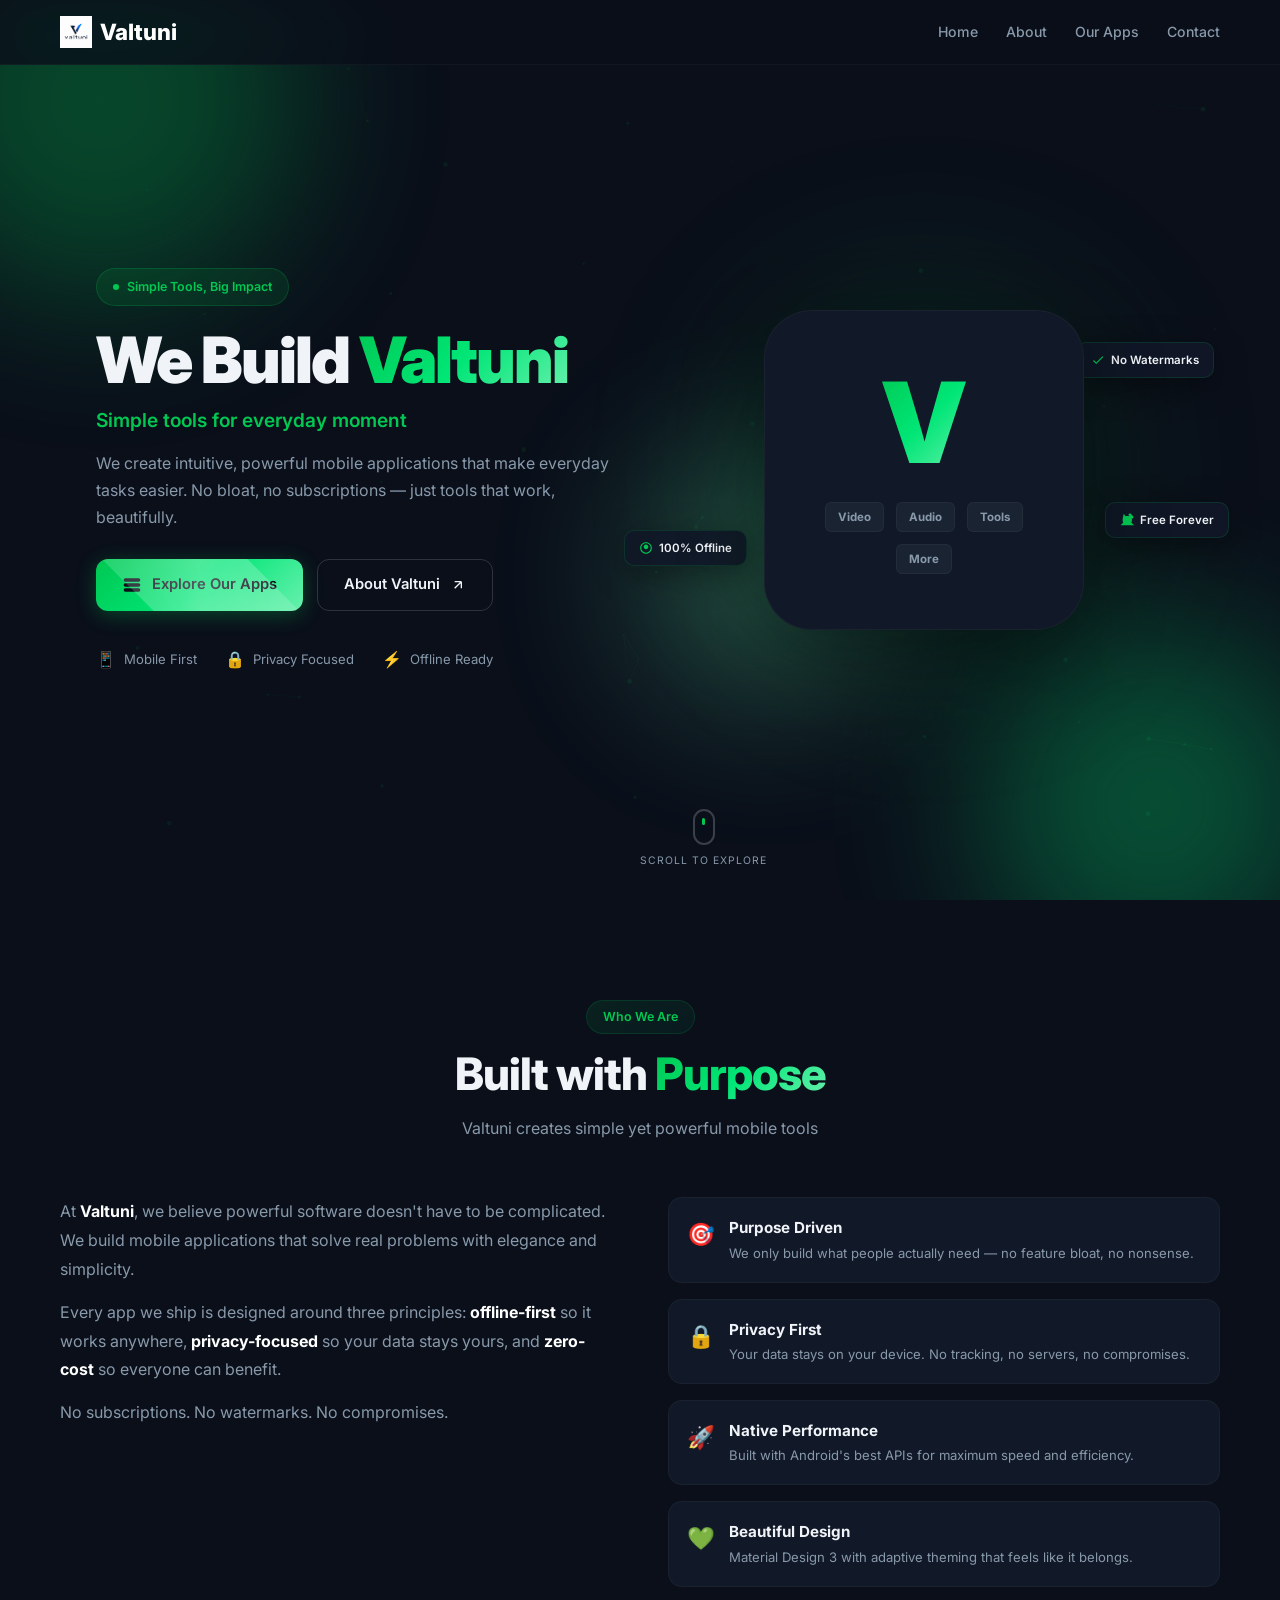
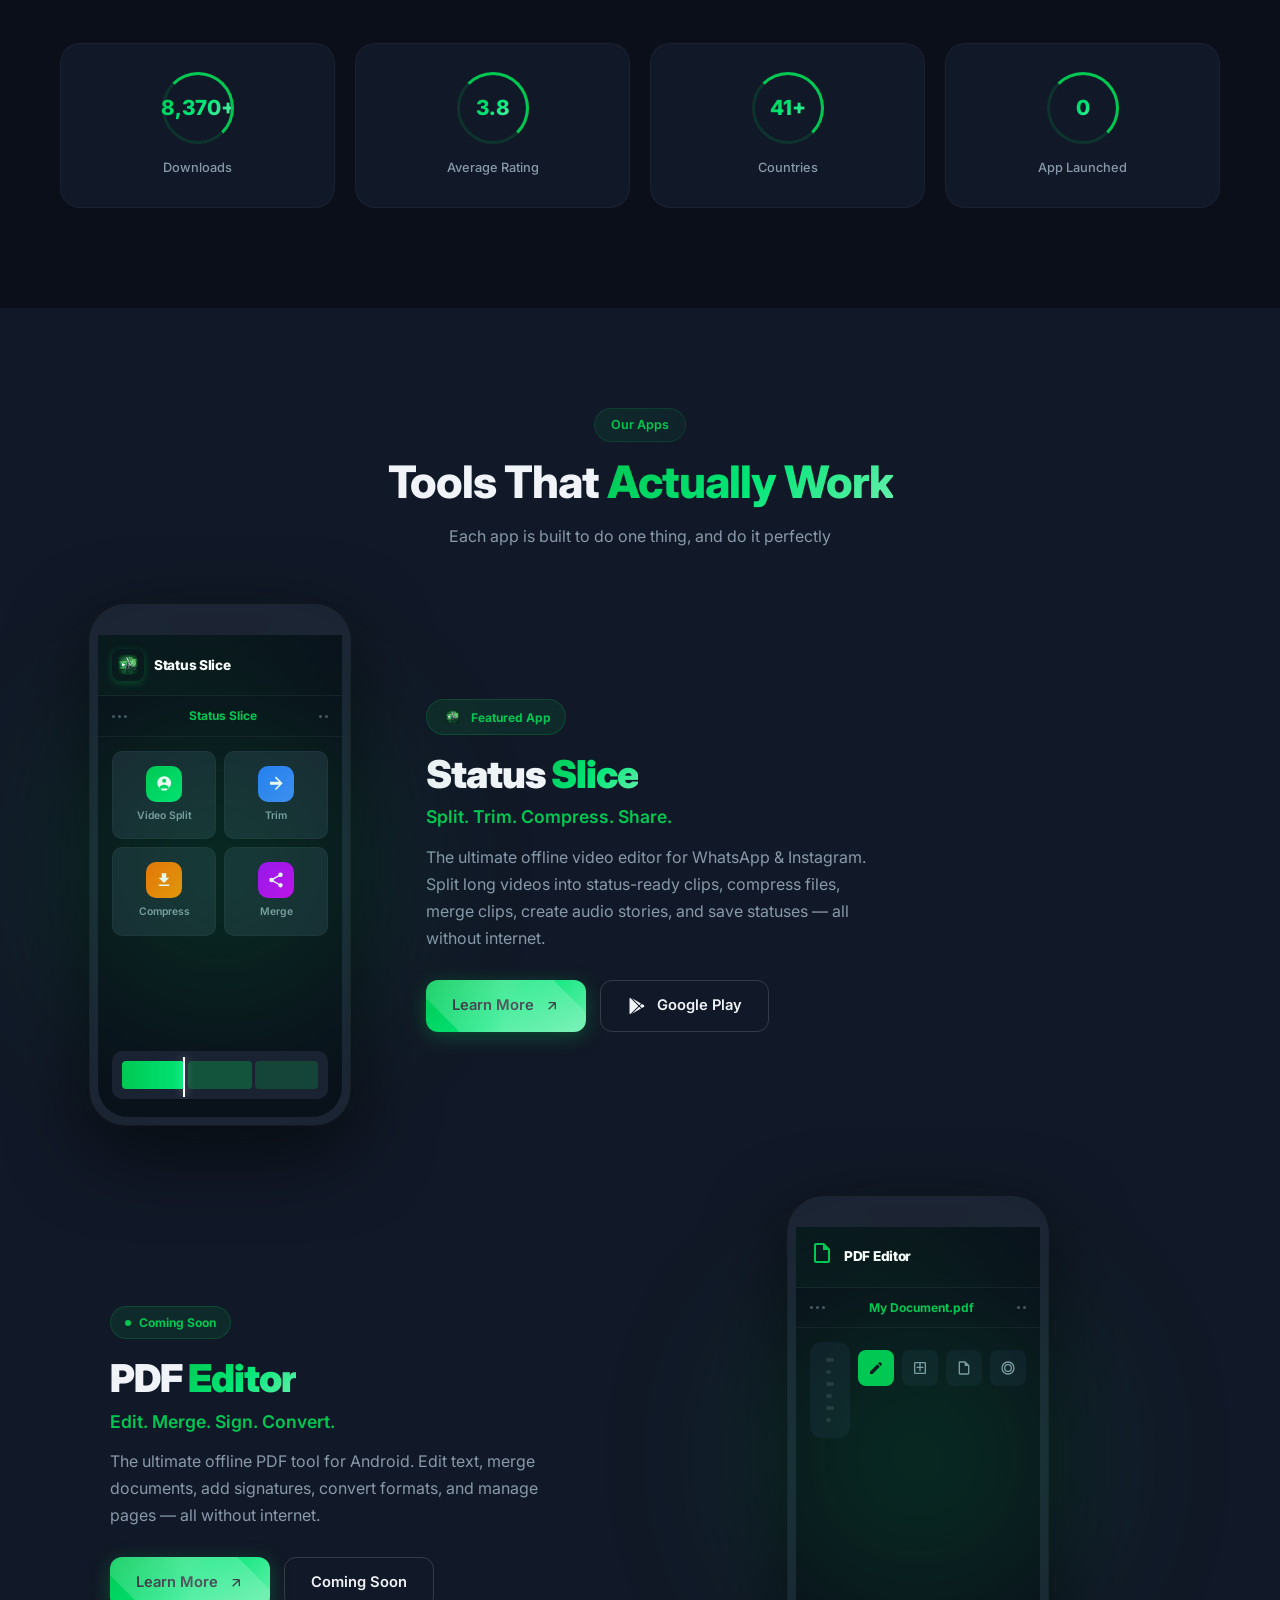
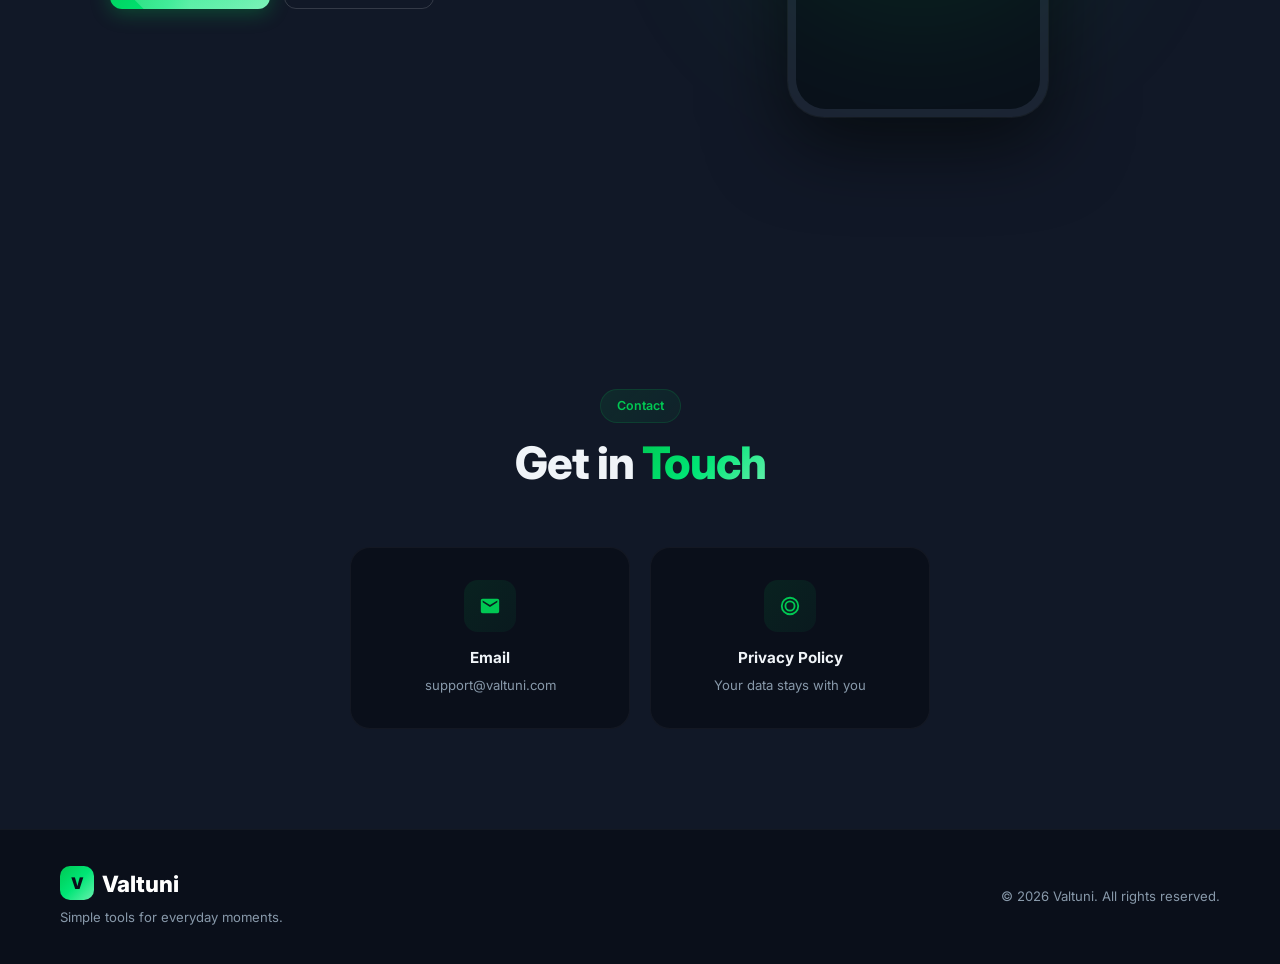
==== commit 9837bcc8: "Add Valtuni logo and favicon to all pages, update privacy policies to reflect actual app features (i" ====
--- a/index.html
+++ b/index.html
@@ -4,7 +4,11 @@
     <meta charset="UTF-8">
     <meta name="viewport" content="width=device-width, initial-scale=1.0">
     <title>Valtuni - Simple Tools for Everyday Moments</title>
-    <meta name="description" content="Valtuni builds simple, powerful mobile applications that make everyday tasks easier. Explore our apps including Status Slice.">
+    <meta name="description" content="Valtuni builds simple, powerful mobile applications that make everyday tasks easier. Explore our apps including Status Slice and PDF Editor.">
+    <link rel="icon" type="image/x-icon" href="favicon.ico">
+    <link rel="icon" type="image/png" sizes="32x32" href="favicon-32x32.png">
+    <link rel="icon" type="image/png" sizes="16x16" href="favicon-16x16.png">
+    <link rel="apple-touch-icon" sizes="180x180" href="favicon-180x180.png">
     <link rel="stylesheet" href="style.css">
     <link rel="preconnect" href="https://fonts.googleapis.com">
     <link rel="preconnect" href="https://fonts.gstatic.com" crossorigin>
@@ -16,7 +20,7 @@
     <nav class="navbar" id="navbar">
         <div class="container nav-container">
             <a href="#" class="logo">
-                <span class="logo-icon">V</span>
+                <img src="valtuni logo.png" alt="Valtuni" class="logo-img">
                 Valtuni
             </a>
             <ul class="nav-links" id="navLinks">
--- a/style.css
+++ b/style.css
@@ -111,6 +111,12 @@
     color: var(--dark);
 }
 
+.logo-img {
+    height: 32px;
+    width: auto;
+    object-fit: contain;
+}
+
 .nav-links {
     display: flex;
     align-items: center;
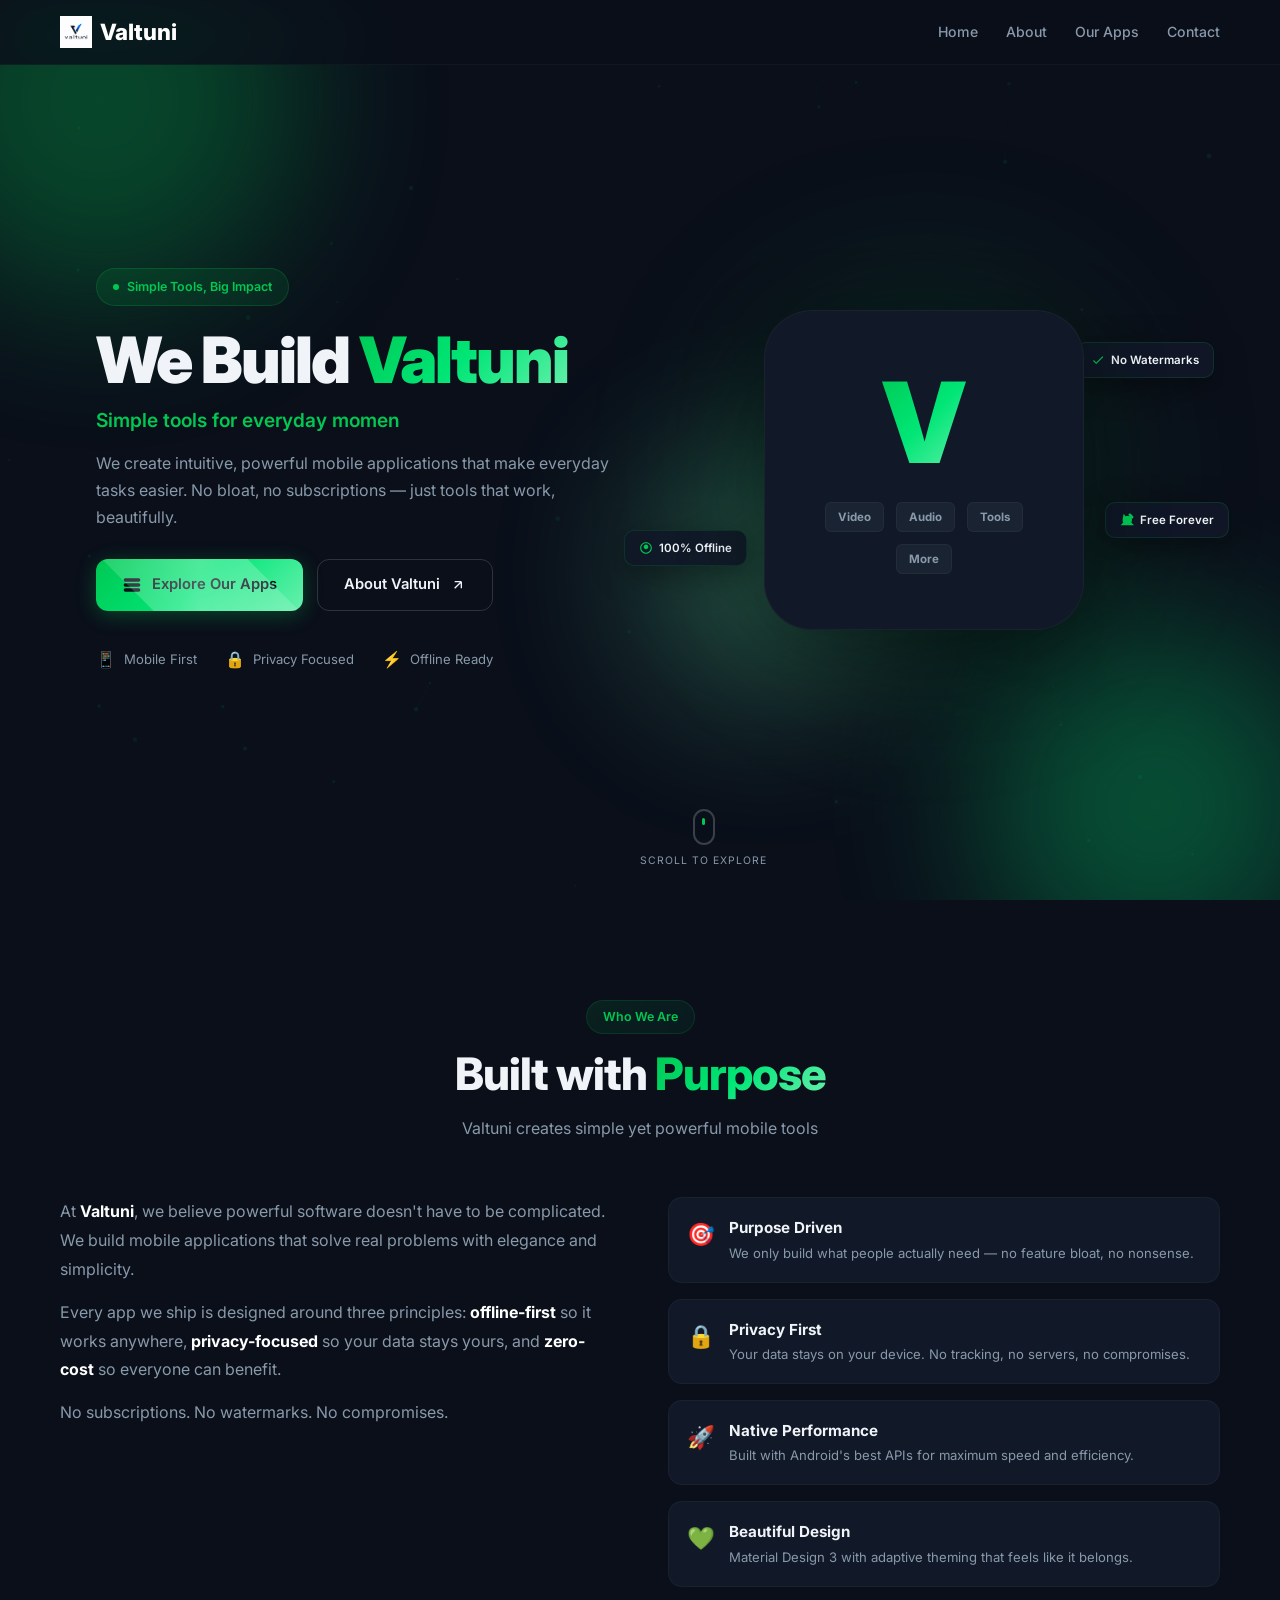
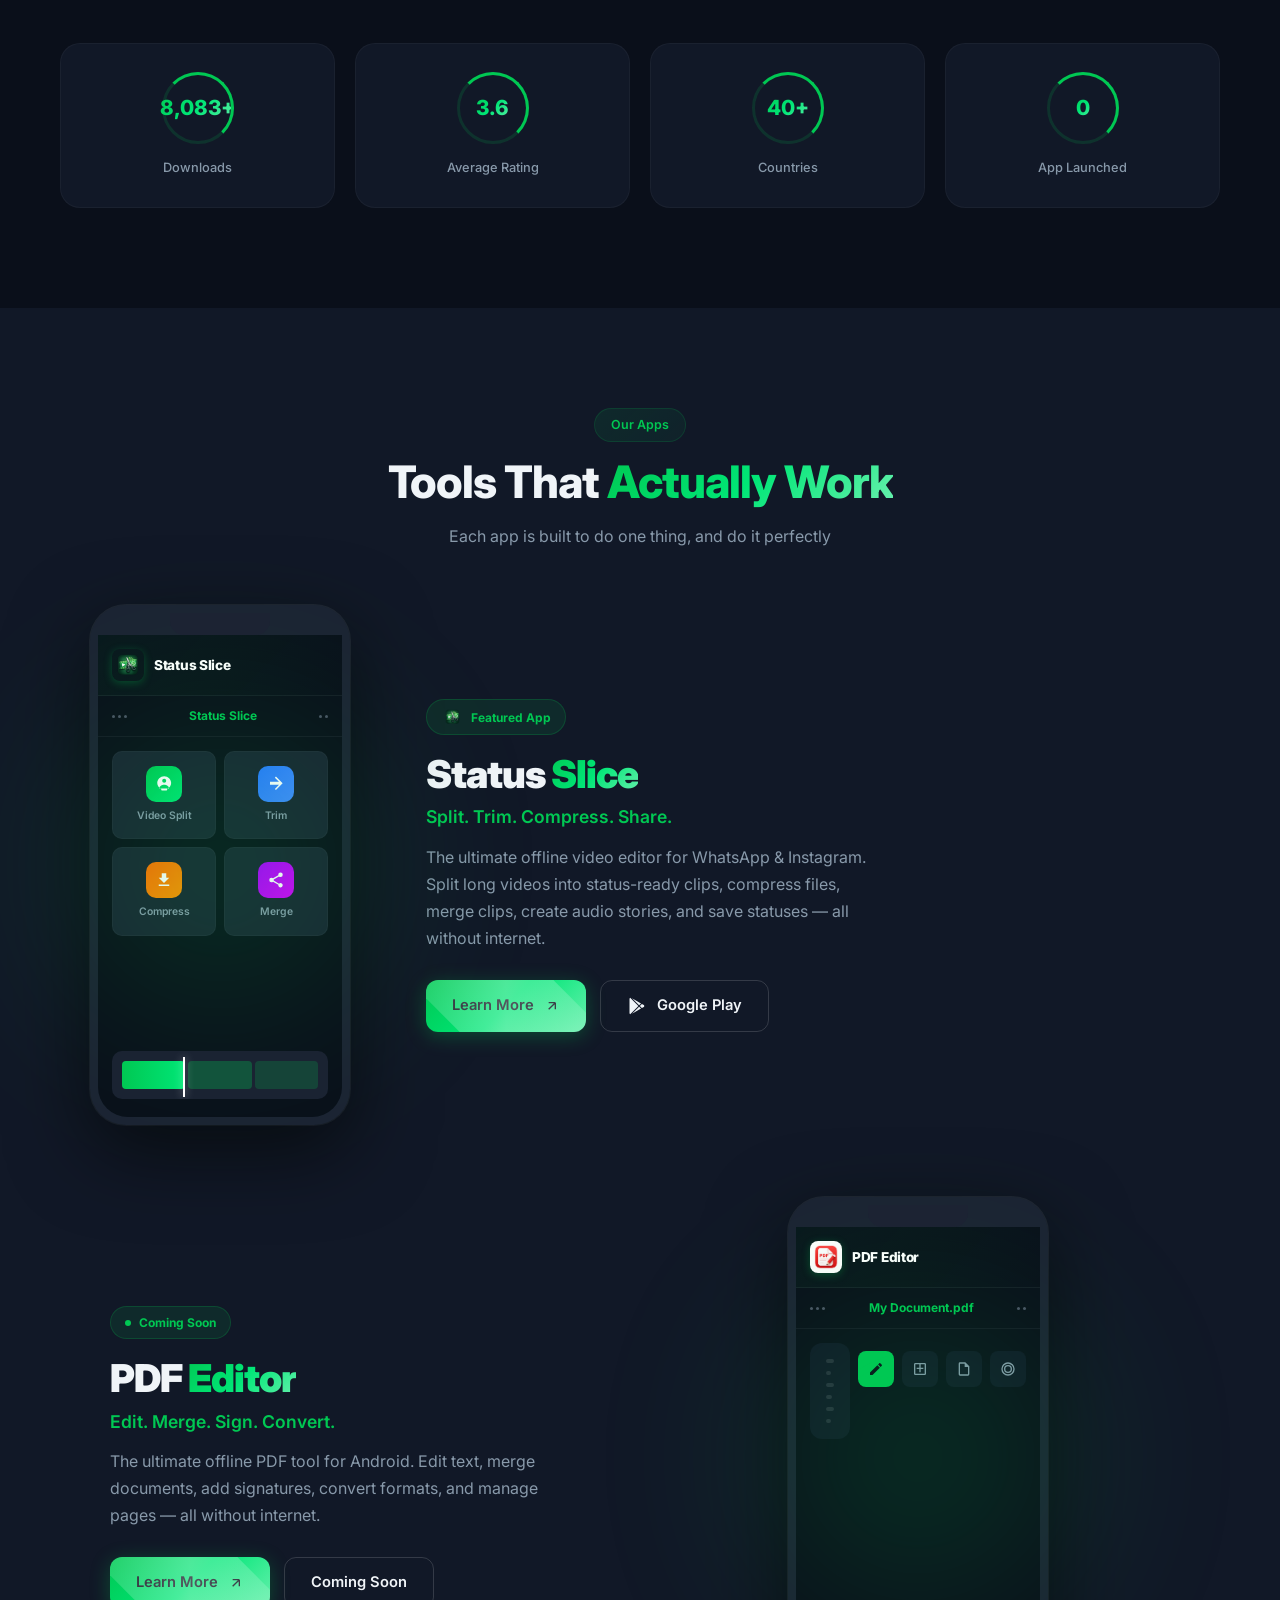
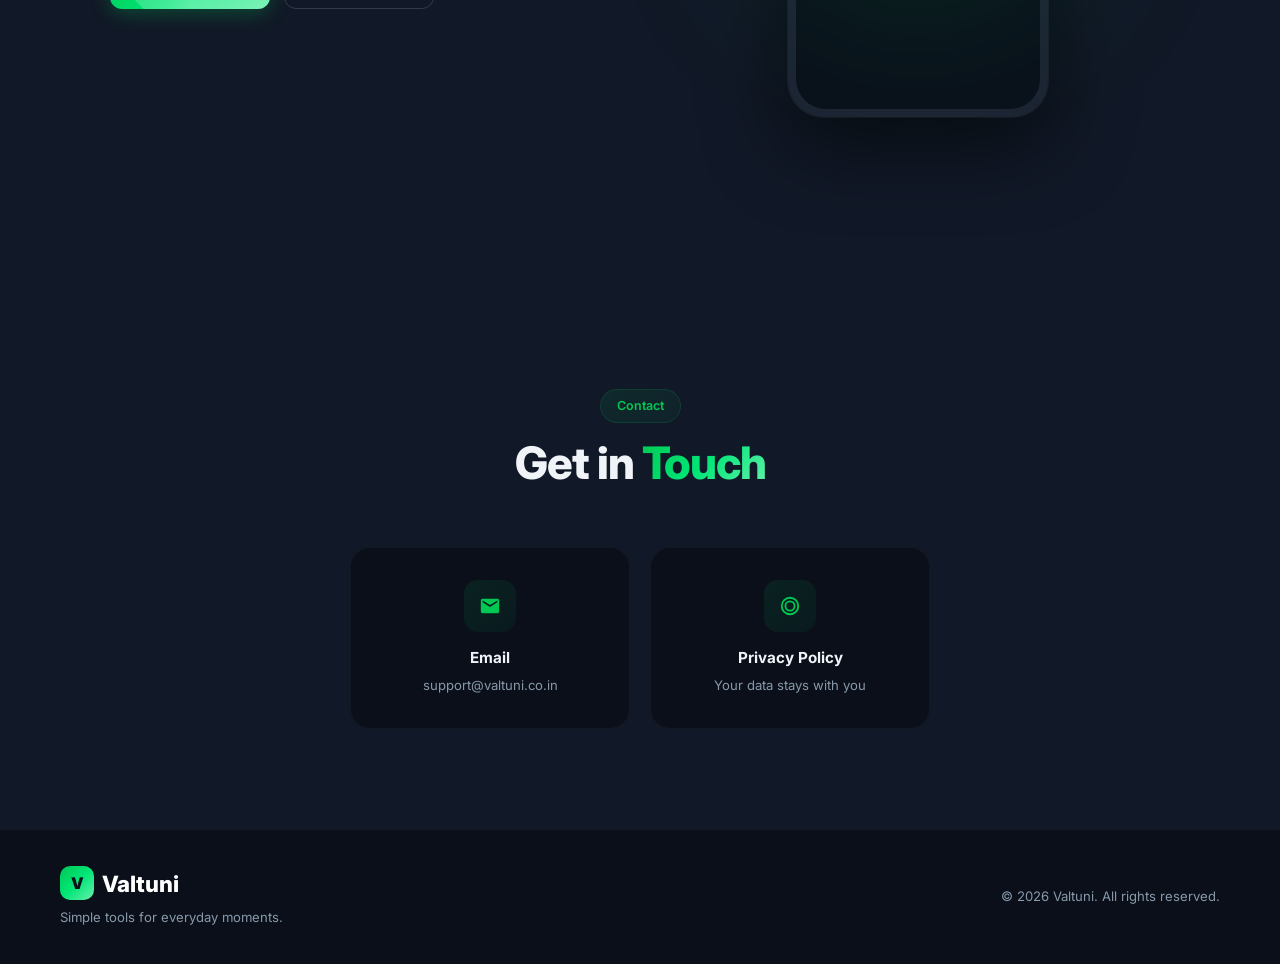
==== commit c2737785: "Add PDF Editor logo, update all emails to support@valtuni.co.in" ====
--- a/index.html
+++ b/index.html
@@ -260,9 +260,7 @@
                                 <div class="phone-notch"></div>
                                 <div class="phone-screen">
                                     <div class="app-logo-bar">
-                                        <div class="app-logo-icon">
-                                            <svg width="24" height="24" viewBox="0 0 24 24" fill="#00C853"><path d="M14,2H6A2,2 0 0,0 4,4V20A2,2 0 0,0 6,22H18A2,2 0 0,0 20,20V8L14,2M18,20H6V4H13V9H18V20Z"/></svg>
-                                        </div>
+                                        <img src="PDF EDITOR LOGO.png" alt="PDF Editor" class="app-logo-img">
                                         <span class="app-logo-name">PDF Editor</span>
                                     </div>
                                     <div class="app-header-bar">
@@ -310,9 +308,9 @@
                 <h2>Get in <span class="gradient-text">Touch</span></h2>
             </div>
             <div class="contact-grid">
-                <a href="mailto:support@valtuni.com" class="contact-card sr sr-d1">
+                <a href="mailto:support@valtuni.co.in" class="contact-card sr sr-d1">
                     <div class="contact-icon"><svg width="22" height="22" viewBox="0 0 24 24" fill="currentColor"><path d="M20,4H4C2.89,4 2,4.89 2,6V18A2,2 0 0,0 4,20H20A2,2 0 0,0 22,18V6C22,4.89 21.1,4 20,4M20,8L12,13L4,8V6L12,11L20,6V8Z"/></svg></div>
-                    <h3>Email</h3><p>support@valtuni.com</p>
+                    <h3>Email</h3><p>support@valtuni.co.in</p>
                 </a>
                 <a href="privacy.html" class="contact-card sr sr-d2">
                     <div class="contact-icon"><svg width="22" height="22" viewBox="0 0 24 24" fill="currentColor"><path d="M12,2A10,10 0 0,1 22,12A10,10 0 0,1 12,22A10,10 0 0,1 2,12A10,10 0 0,1 12,2M12,4A8,8 0 0,0 4,12A8,8 0 0,0 12,20A8,8 0 0,0 20,12A8,8 0 0,0 12,4M12,6A6,6 0 0,1 18,12A6,6 0 0,1 12,18A6,6 0 0,1 6,12A6,6 0 0,1 12,6M12,8A4,4 0 0,0 8,12A4,4 0 0,0 12,16A4,4 0 0,0 16,12A4,4 0 0,0 12,8Z"/></svg></div>
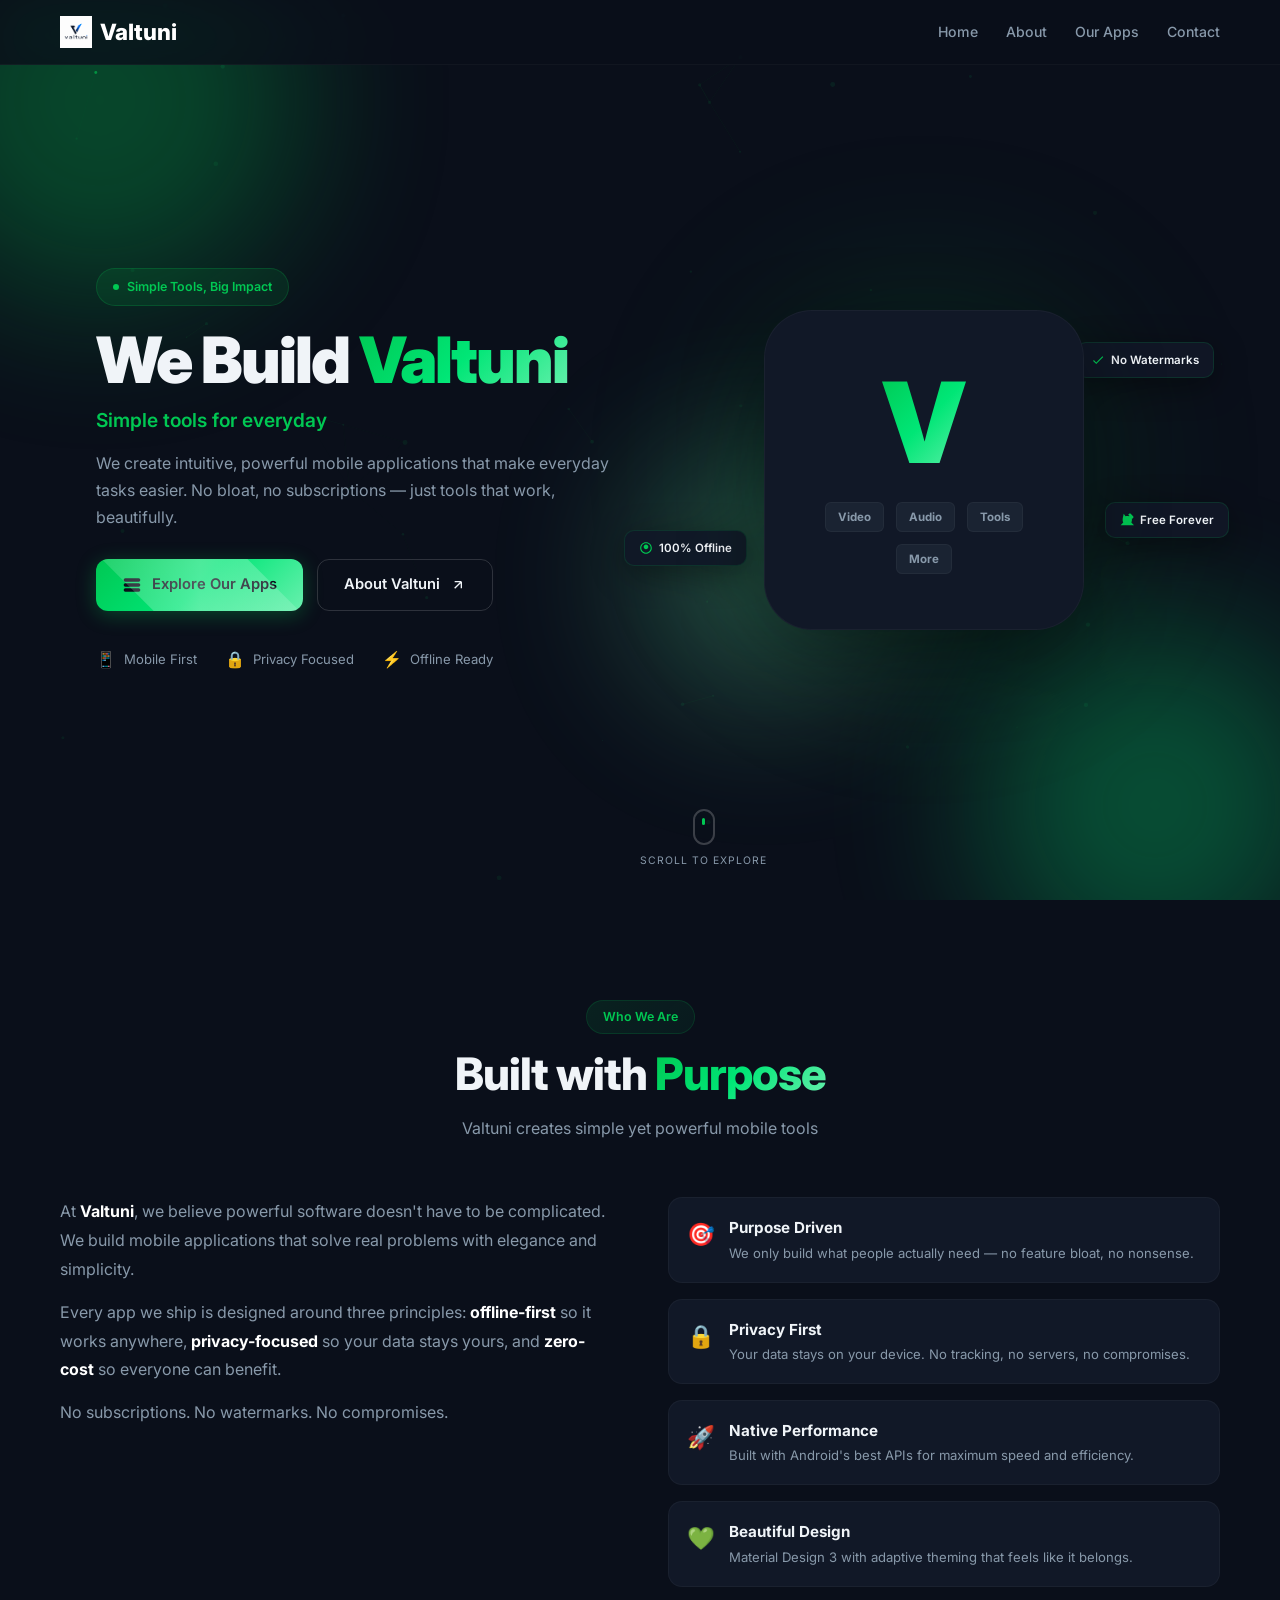
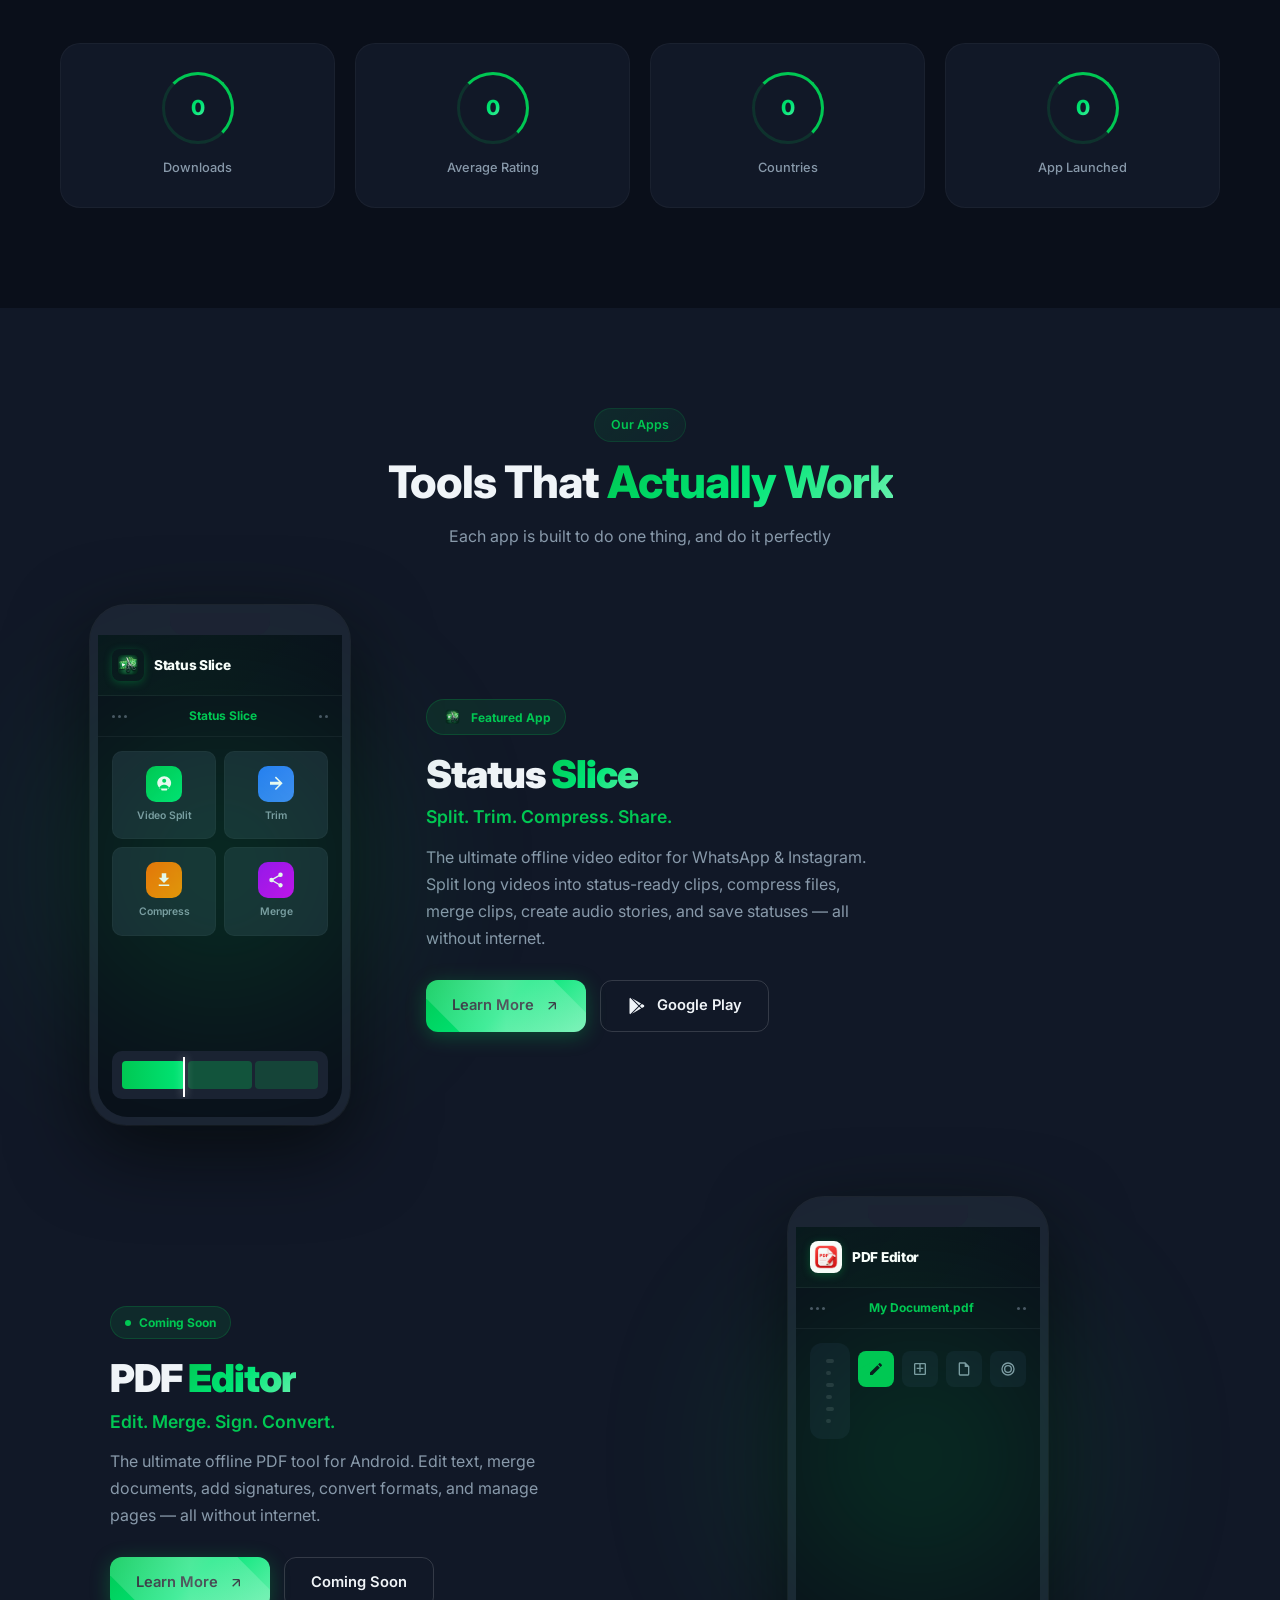
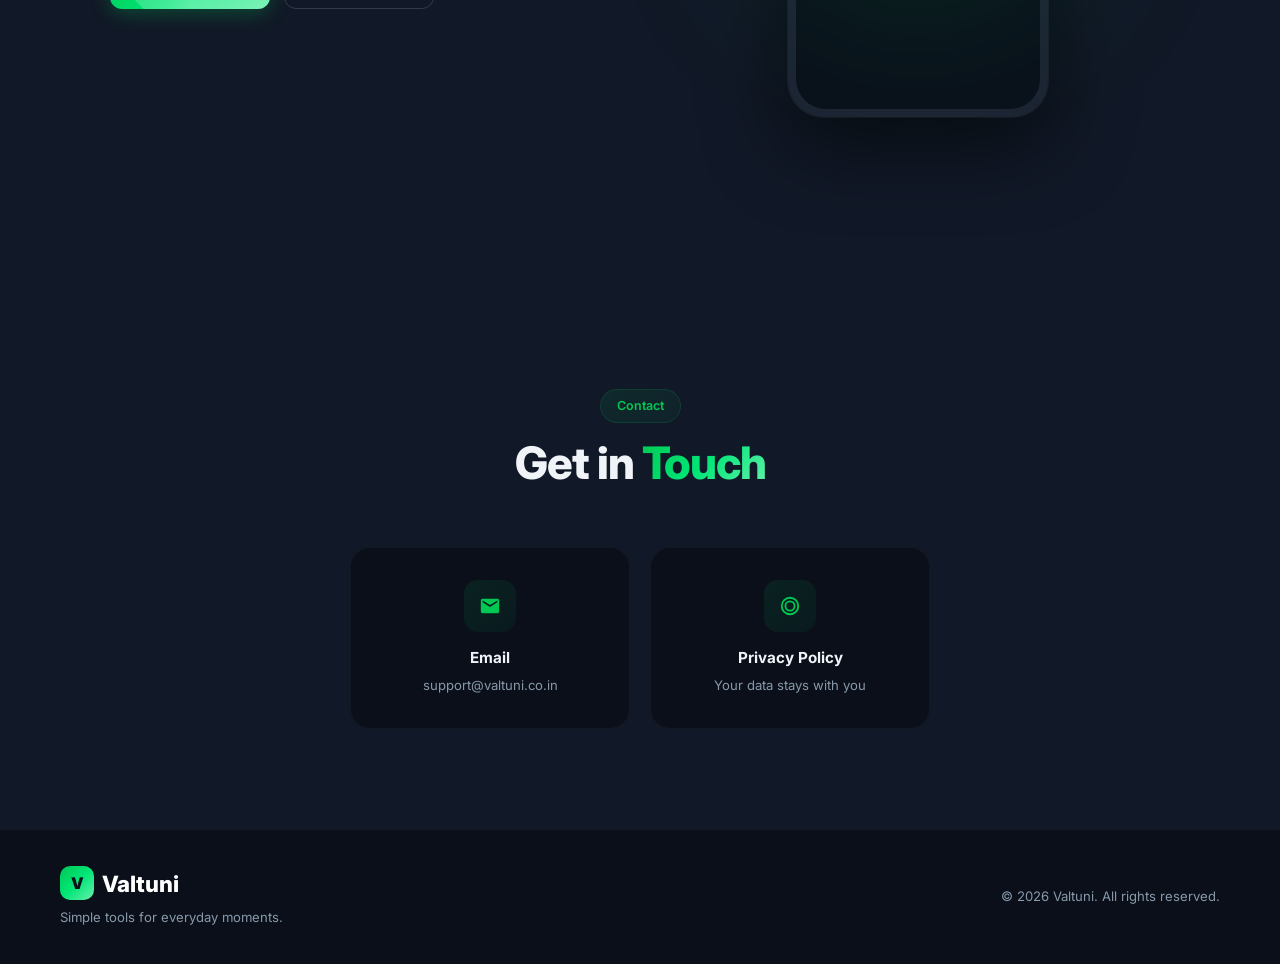
==== commit f80f4fb0: "Rename statussplice to statusslice, fix NaN+ stats bug by removing counter animation" ====
--- a/index.html
+++ b/index.html
@@ -222,7 +222,7 @@
                         <p class="app-tagline">Split. Trim. Compress. Share.</p>
                         <p class="app-description">The ultimate offline video editor for WhatsApp & Instagram. Split long videos into status-ready clips, compress files, merge clips, create audio stories, and save statuses — all without internet.</p>
                         <div class="app-hero-buttons">
-                            <a href="statussplice/" class="btn btn-primary btn-glow">
+                            <a href="statusslice/" class="btn btn-primary btn-glow">
                                 Learn More
                                 <svg width="16" height="16" viewBox="0 0 24 24" fill="none" stroke="currentColor" stroke-width="2"><path d="M7 17L17 7M17 7H7M17 7V17"/></svg>
                             </a>
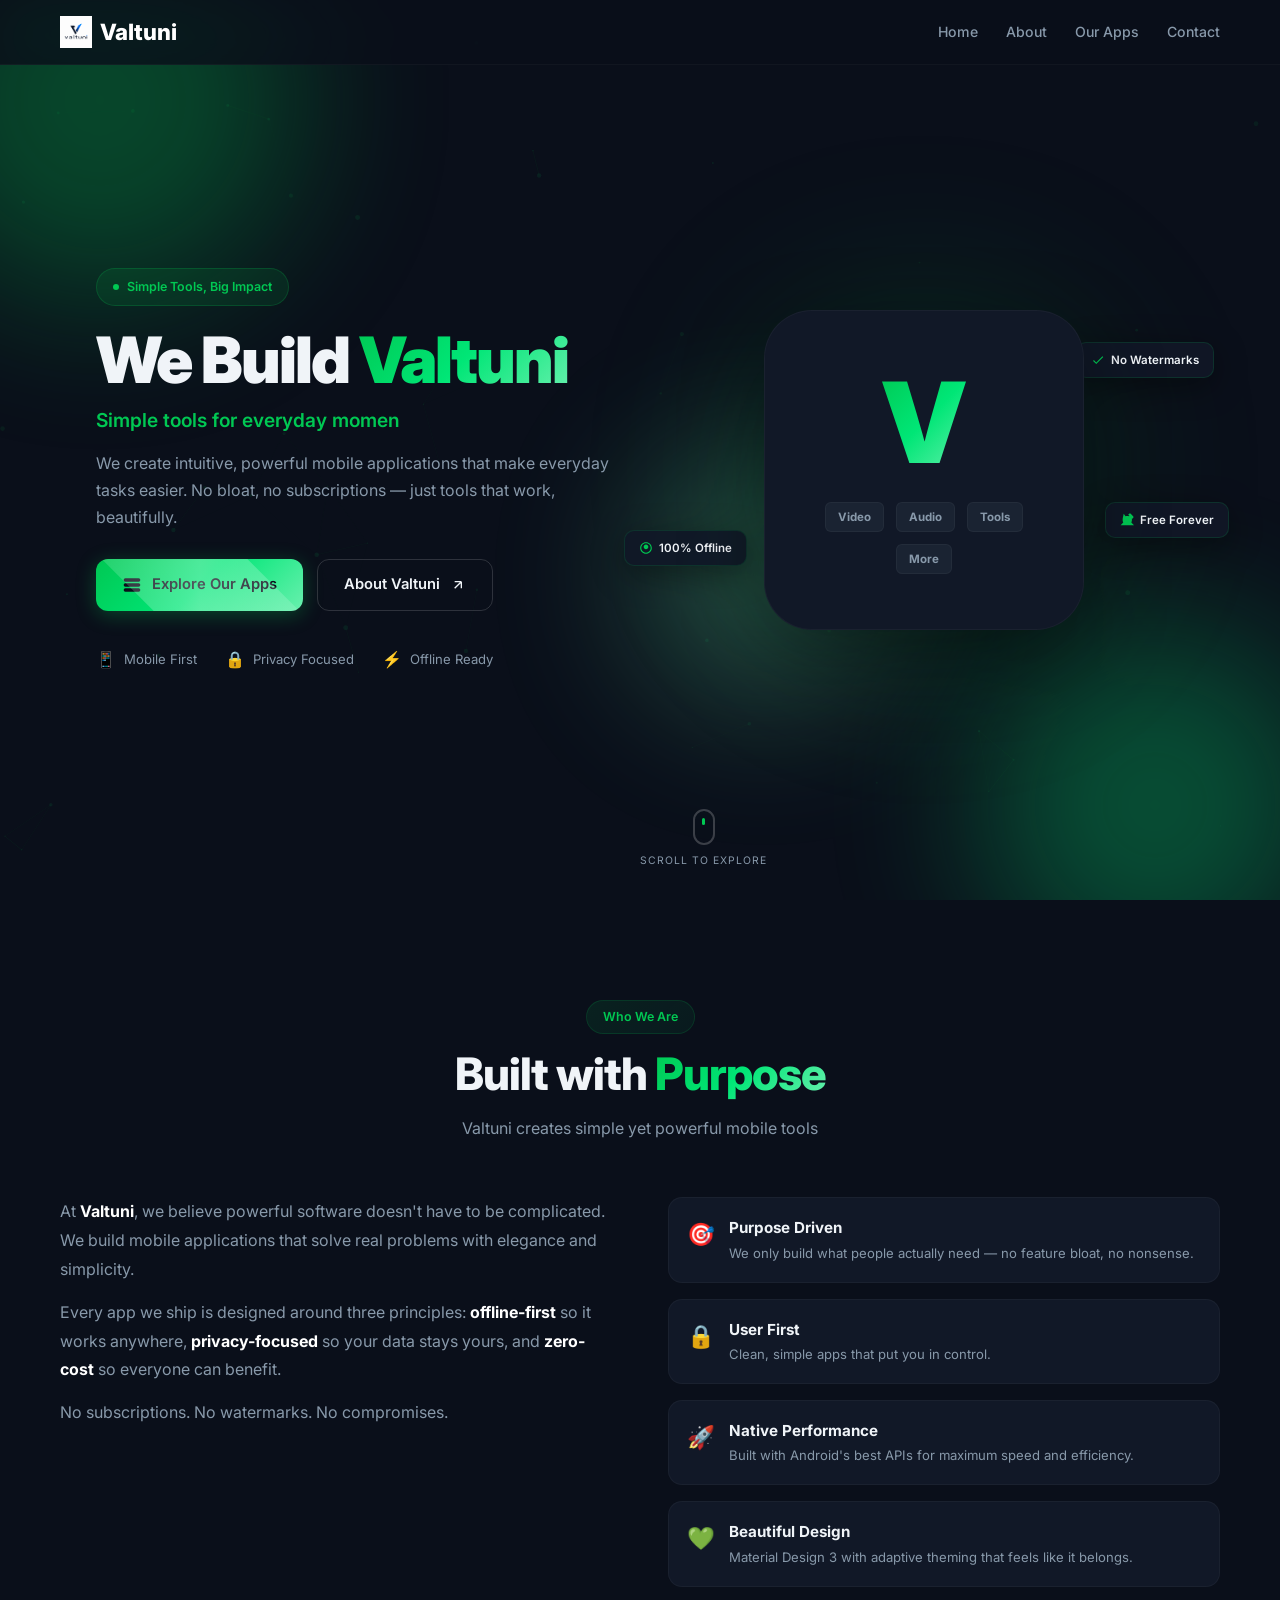
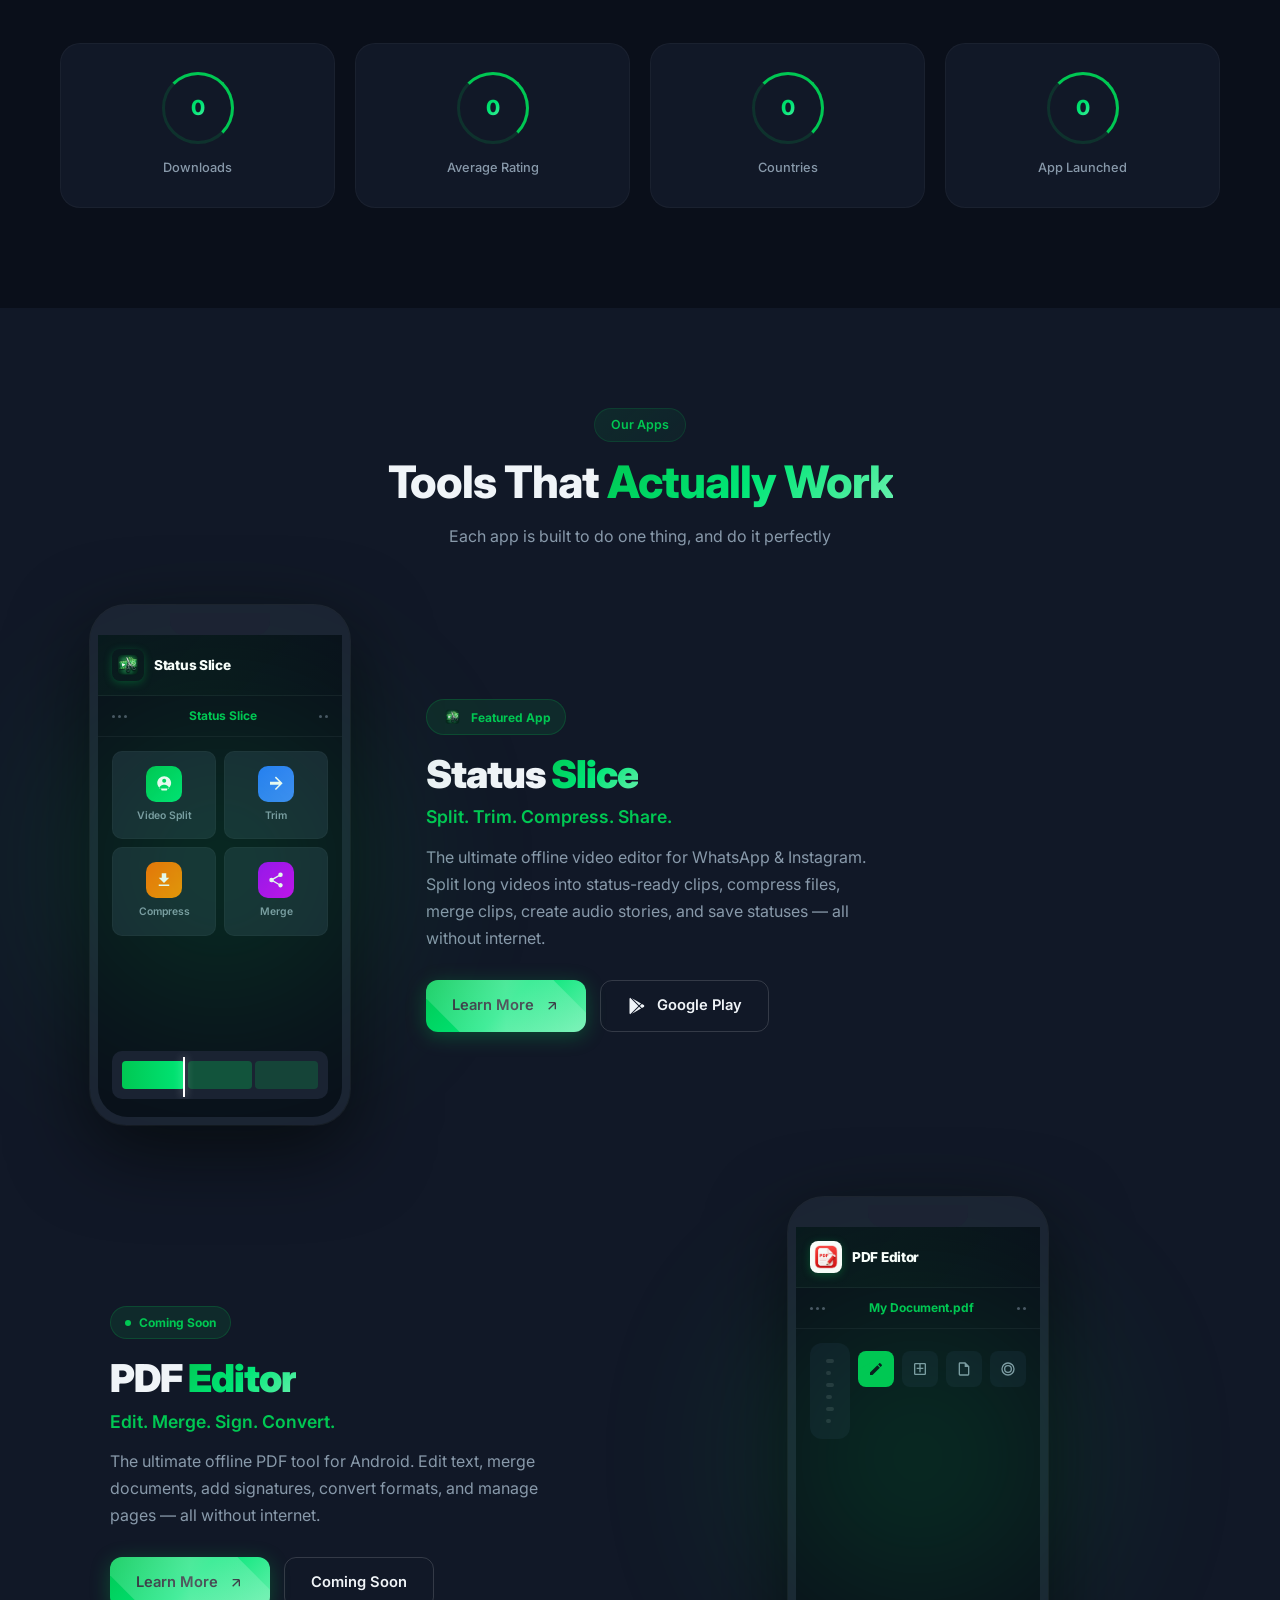
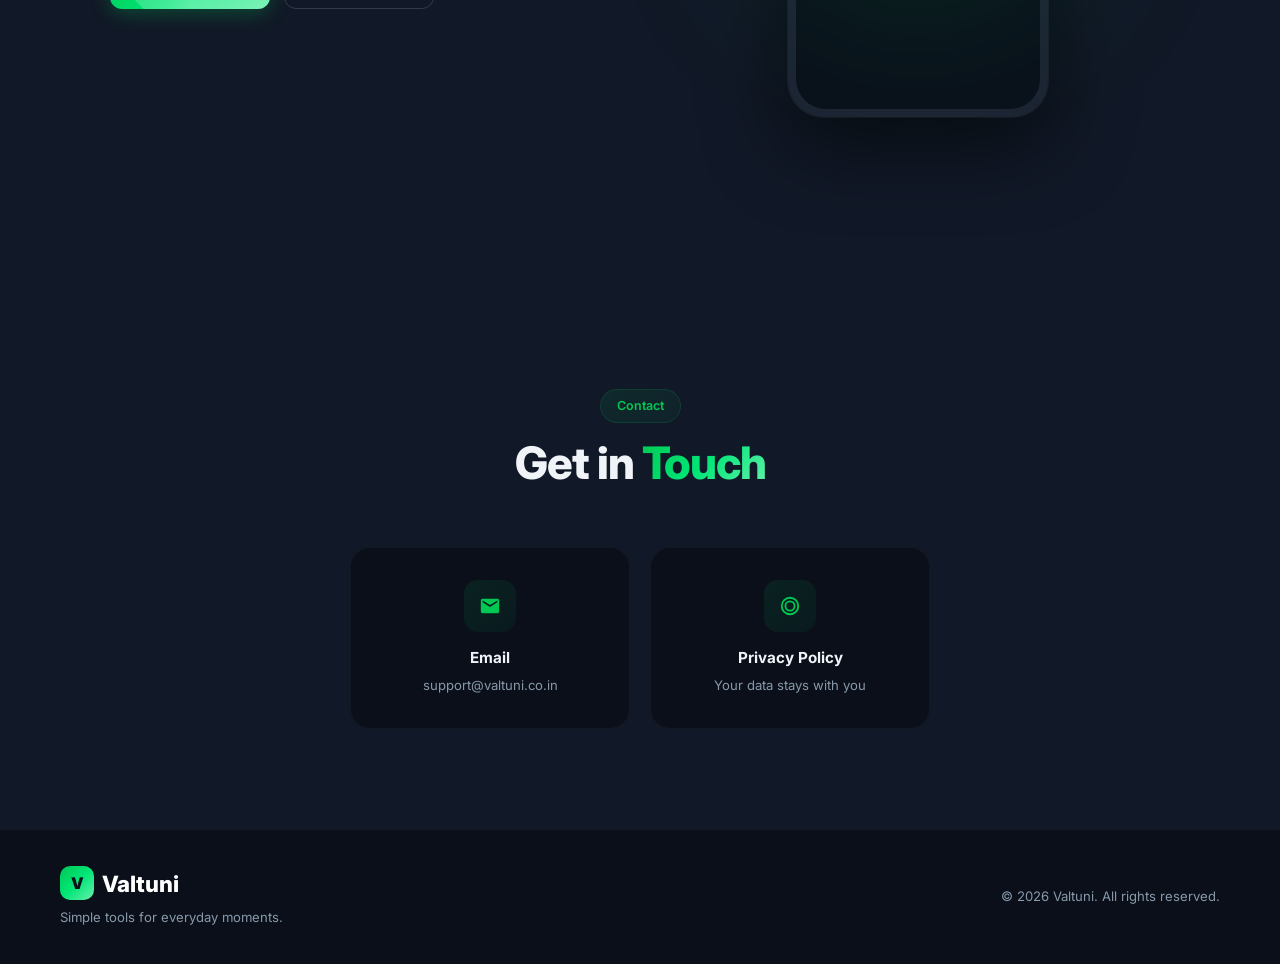
==== commit 093a2517: "Remove all analytics references from privacy policies and homepage" ====
--- a/index.html
+++ b/index.html
@@ -117,7 +117,7 @@
                     </div>
                     <div class="value-card">
                         <div class="value-icon">🔒</div>
-                        <div><h4>Privacy First</h4><p>Your data stays on your device. No tracking, no servers, no compromises.</p></div>
+                        <div><h4>User First</h4><p>Clean, simple apps that put you in control.</p></div>
                     </div>
                     <div class="value-card">
                         <div class="value-icon">🚀</div>
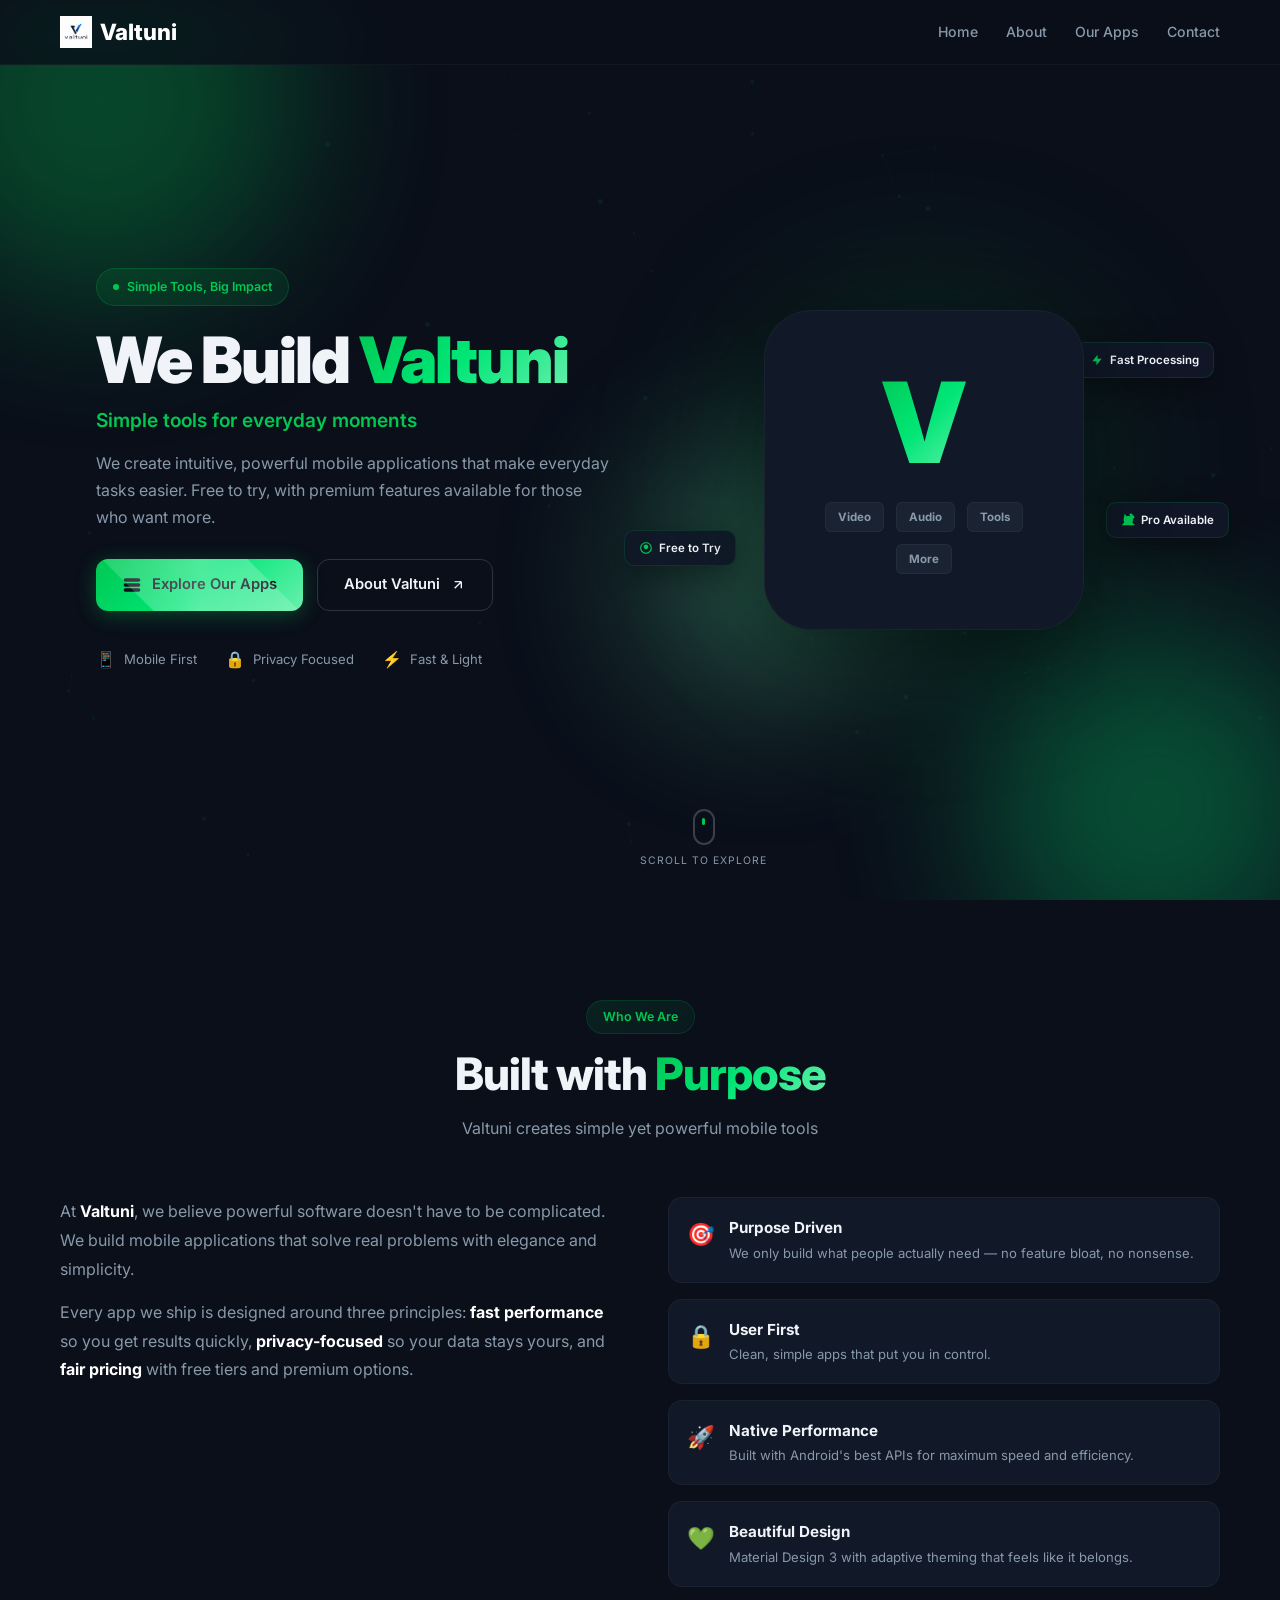
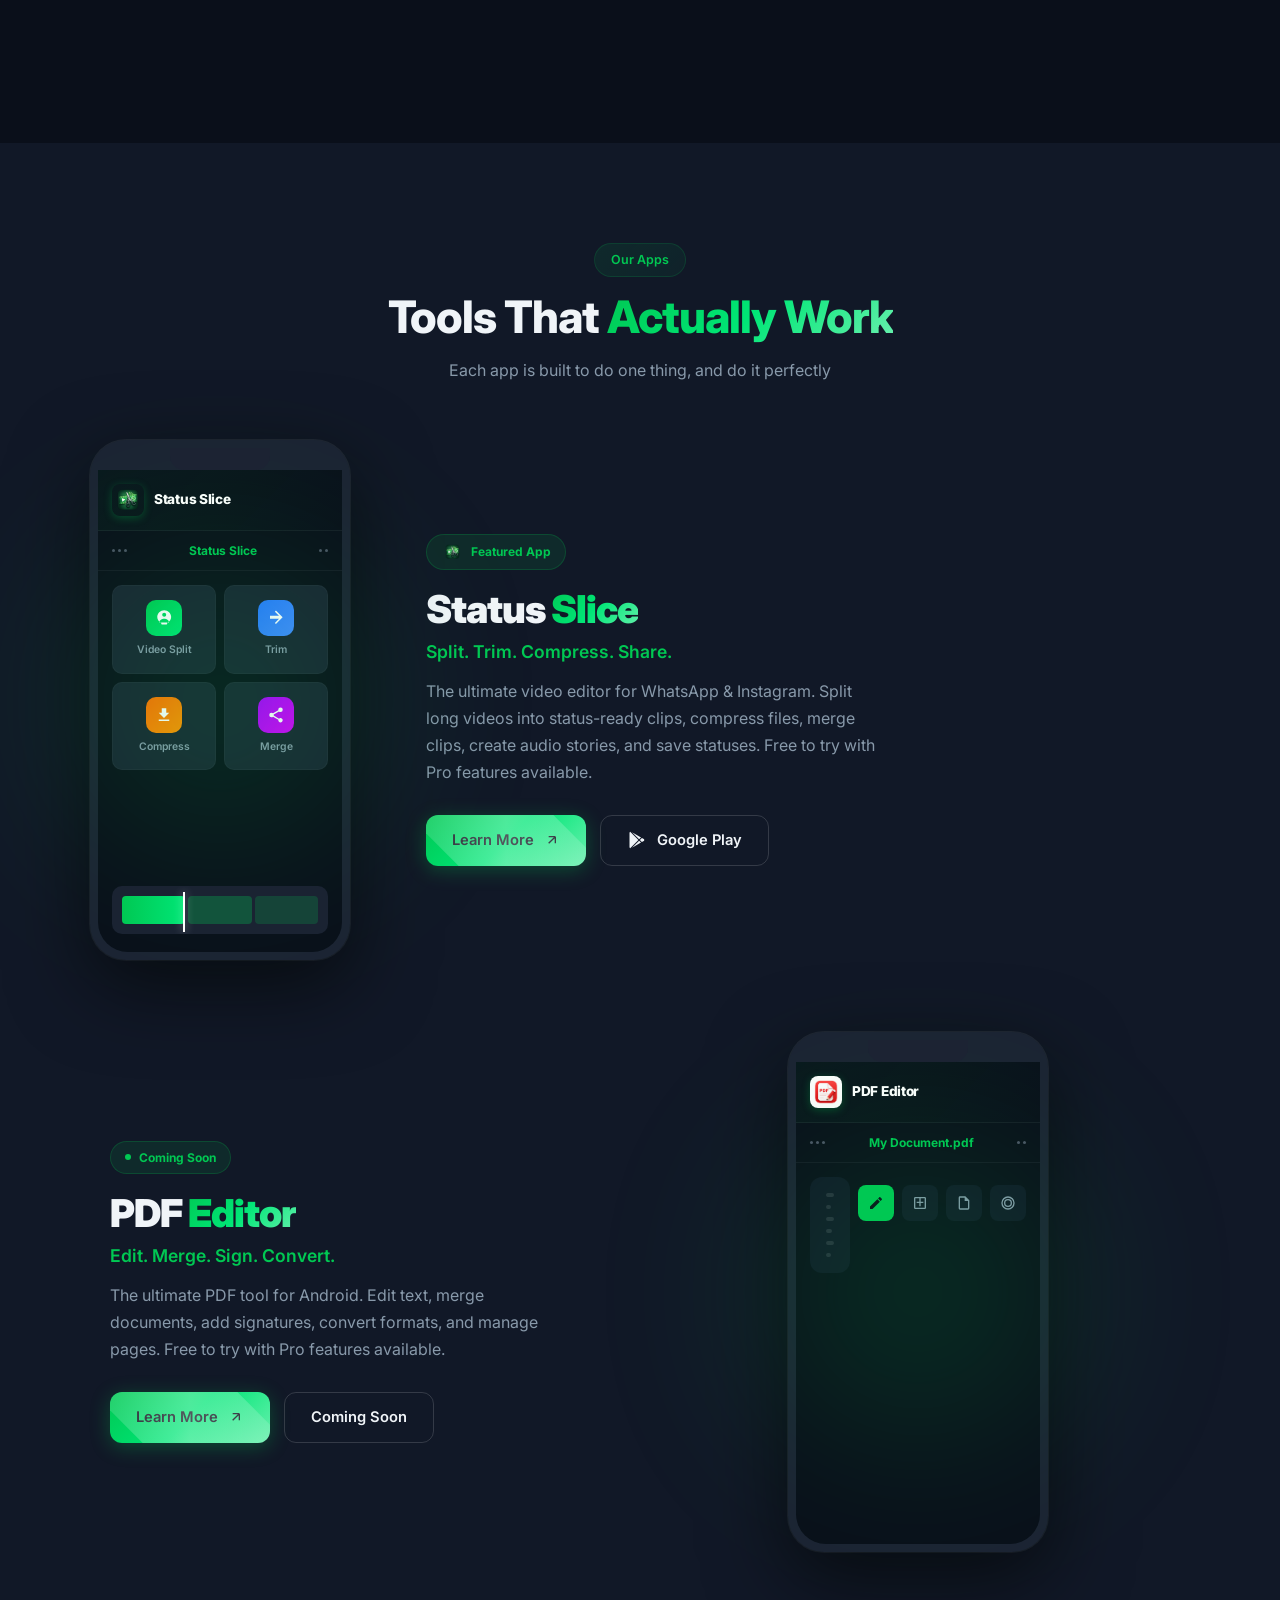
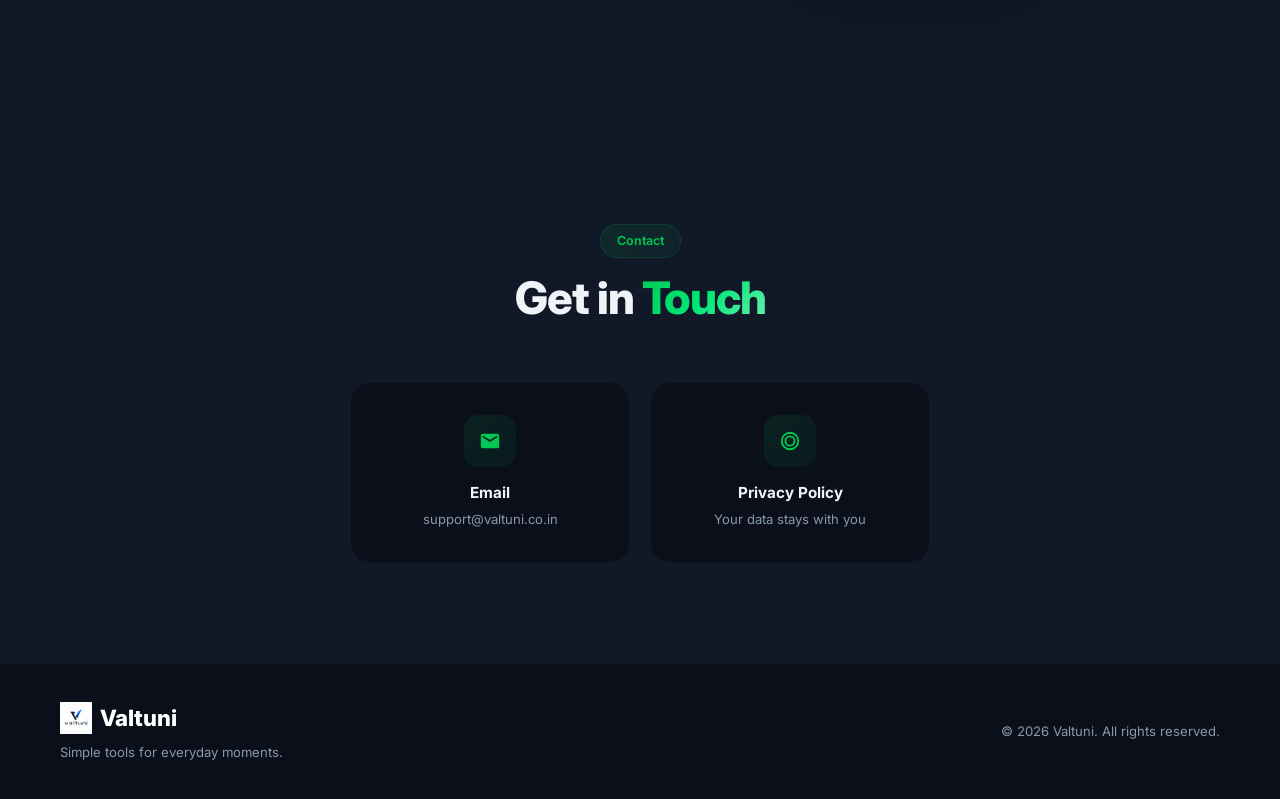
==== commit 6a600689: "Fix fake scores, remove false offline/free claims, use Valtuni logo consistently across all pages, u" ====
--- a/index.html
+++ b/index.html
@@ -49,7 +49,7 @@
                 </div>
                 <h1>We Build <span class="gradient-text">Valtuni</span></h1>
                 <p class="tagline">Simple tools for everyday moments.</p>
-                <p class="description">We create intuitive, powerful mobile applications that make everyday tasks easier. No bloat, no subscriptions — just tools that work, beautifully.</p>
+                <p class="description">We create intuitive, powerful mobile applications that make everyday tasks easier. Free to try, with premium features available for those who want more.</p>
                 <div class="hero-buttons">
                     <a href="#apps" class="btn btn-primary btn-glow">
                         <svg width="20" height="20" viewBox="0 0 24 24" fill="currentColor"><path d="M4,8A2,2 0 0,1 2,6A2,2 0 0,1 4,4H20A2,2 0 0,1 22,6A2,2 0 0,1 20,8H4M4,10H20A2,2 0 0,1 22,12A2,2 0 0,1 20,14H4A2,2 0 0,1 2,12A2,2 0 0,1 4,10M4,16H20A2,2 0 0,1 22,18A2,2 0 0,1 20,20H4A2,2 0 0,1 2,18A2,2 0 0,1 4,16Z"/></svg>
@@ -63,7 +63,7 @@
                 <div class="hero-stats">
                     <div class="hero-stat"><span class="hero-stat-icon">📱</span><span>Mobile First</span></div>
                     <div class="hero-stat"><span class="hero-stat-icon">🔒</span><span>Privacy Focused</span></div>
-                    <div class="hero-stat"><span class="hero-stat-icon">⚡</span><span>Offline Ready</span></div>
+                    <div class="hero-stat"><span class="hero-stat-icon">⚡</span><span>Fast & Light</span></div>
                 </div>
             </div>
             <div class="hero-visual">
@@ -78,16 +78,16 @@
                     </div>
                 </div>
                 <div class="hero-float-badge hero-float-badge-1">
-                    <svg width="14" height="14" viewBox="0 0 24 24" fill="currentColor"><path d="M21,7L9,19L3.5,13.5L4.91,12.09L9,16.17L19.59,5.59L21,7Z"/></svg>
-                    No Watermarks
+                    <svg width="14" height="14" viewBox="0 0 24 24" fill="currentColor"><path d="M13,10V3L4,14H11V21L20,10H13Z"/></svg>
+                    Fast Processing
                 </div>
                 <div class="hero-float-badge hero-float-badge-2">
                     <svg width="14" height="14" viewBox="0 0 24 24" fill="currentColor"><path d="M12,2C17.52,2 22,6.48 22,12C22,17.52 17.52,22 12,22C6.48,22 2,17.52 2,12C2,6.48 6.48,2 12,2M12,4C7.58,4 4,7.58 4,12C4,16.42 7.58,20 12,20C16.42,20 20,16.42 20,12C20,7.58 16.42,4 12,4M12,6C14.21,6 16,7.79 16,10C16,12.21 14.21,14 12,14C9.79,14 8,12.21 8,10C8,7.79 9.79,6 12,6Z"/></svg>
-                    100% Offline
+                    Free to Try
                 </div>
                 <div class="hero-float-badge hero-float-badge-3">
                     <svg width="14" height="14" viewBox="0 0 24 24" fill="currentColor"><path d="M18.3,9.3L13.71,13.88L12.29,12.47L17.71,7.06L18.3,9.3M22.54,8.46L21.12,9.88L14.12,2.88L15.54,1.46C16.32,0.68 17.59,0.68 18.36,1.46L22.54,5.64C23.32,6.41 23.32,7.68 22.54,8.46M1,21L5.54,16.46C4.53,14.07 4.17,11.32 4.8,8.5L6.34,1.34L9.5,5.5C10.45,5.18 11.46,5 12.5,5C13.54,5 14.55,5.18 15.5,5.5L18.66,1.34L20.2,8.5C20.83,11.32 20.47,14.07 19.46,16.46L24,21H1Z"/></svg>
-                    Free Forever
+                    Pro Available
                 </div>
             </div>
         </div>
@@ -107,8 +107,7 @@
             <div class="about-content">
                 <div class="about-text sr-left">
                     <p>At <strong>Valtuni</strong>, we believe powerful software doesn't have to be complicated. We build mobile applications that solve real problems with elegance and simplicity.</p>
-                    <p>Every app we ship is designed around three principles: <strong>offline-first</strong> so it works anywhere, <strong>privacy-focused</strong> so your data stays yours, and <strong>zero-cost</strong> so everyone can benefit.</p>
-                    <p>No subscriptions. No watermarks. No compromises.</p>
+                    <p>Every app we ship is designed around three principles: <strong>fast performance</strong> so you get results quickly, <strong>privacy-focused</strong> so your data stays yours, and <strong>fair pricing</strong> with free tiers and premium options.</p>
                 </div>
                 <div class="about-values sr-right">
                     <div class="value-card">
@@ -129,24 +128,7 @@
                     </div>
                 </div>
             </div>
-            <div class="about-stats">
-                <div class="stat-card sr sr-d1">
-                    <div class="stat-ring"><span class="stat-number" data-target="10000">0</span></div>
-                    <span class="stat-label">Downloads</span>
-                </div>
-                <div class="stat-card sr sr-d2">
-                    <div class="stat-ring"><span class="stat-number" data-target="4.5" data-decimal="true">0</span></div>
-                    <span class="stat-label">Average Rating</span>
-                </div>
-                <div class="stat-card sr sr-d3">
-                    <div class="stat-ring"><span class="stat-number" data-target="50">0</span></div>
-                    <span class="stat-label">Countries</span>
-                </div>
-                <div class="stat-card sr sr-d4">
-                    <div class="stat-ring"><span class="stat-number" data-target="1">0</span></div>
-                    <span class="stat-label">App Launched</span>
-                </div>
-            </div>
+
         </div>
     </section>
 
@@ -220,7 +202,7 @@
                         </div>
                         <h3>Status <span class="gradient-text">Slice</span></h3>
                         <p class="app-tagline">Split. Trim. Compress. Share.</p>
-                        <p class="app-description">The ultimate offline video editor for WhatsApp & Instagram. Split long videos into status-ready clips, compress files, merge clips, create audio stories, and save statuses — all without internet.</p>
+                        <p class="app-description">The ultimate video editor for WhatsApp & Instagram. Split long videos into status-ready clips, compress files, merge clips, create audio stories, and save statuses. Free to try with Pro features available.</p>
                         <div class="app-hero-buttons">
                             <a href="statusslice/" class="btn btn-primary btn-glow">
                                 Learn More
@@ -242,7 +224,7 @@
                         </div>
                         <h3>PDF <span class="gradient-text">Editor</span></h3>
                         <p class="app-tagline">Edit. Merge. Sign. Convert.</p>
-                        <p class="app-description">The ultimate offline PDF tool for Android. Edit text, merge documents, add signatures, convert formats, and manage pages — all without internet.</p>
+                        <p class="app-description">The ultimate PDF tool for Android. Edit text, merge documents, add signatures, convert formats, and manage pages. Free to try with Pro features available.</p>
                         <div class="app-hero-buttons">
                             <a href="pdfeditor/" class="btn btn-primary btn-glow">
                                 Learn More
@@ -323,7 +305,7 @@
     <footer class="footer">
         <div class="container footer-content">
             <div class="footer-left">
-                <span class="logo"><span class="logo-icon">V</span>Valtuni</span>
+                <a href="./" class="logo"><img src="valtuni logo.png" alt="Valtuni" class="logo-img">Valtuni</a>
                 <p>Simple tools for everyday moments.</p>
             </div>
             <div class="footer-right"><p>&copy; 2026 Valtuni. All rights reserved.</p></div>
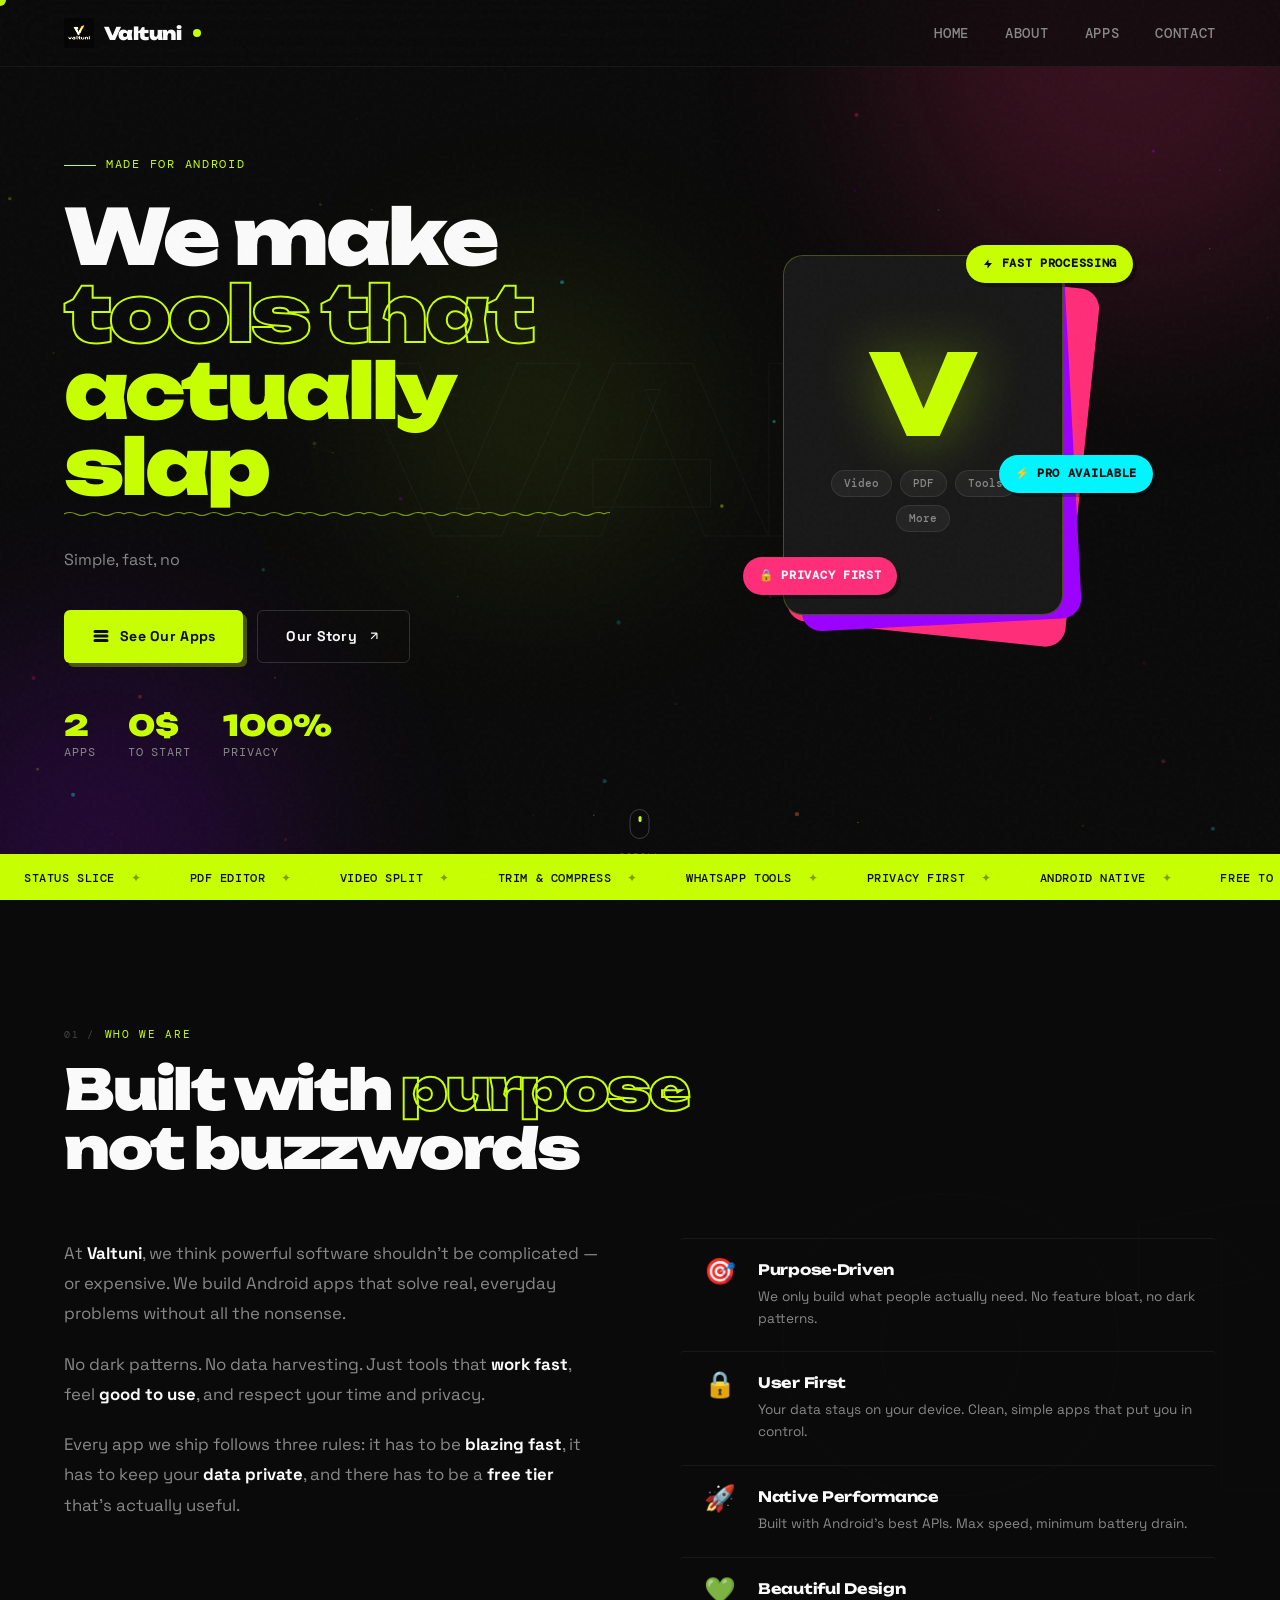
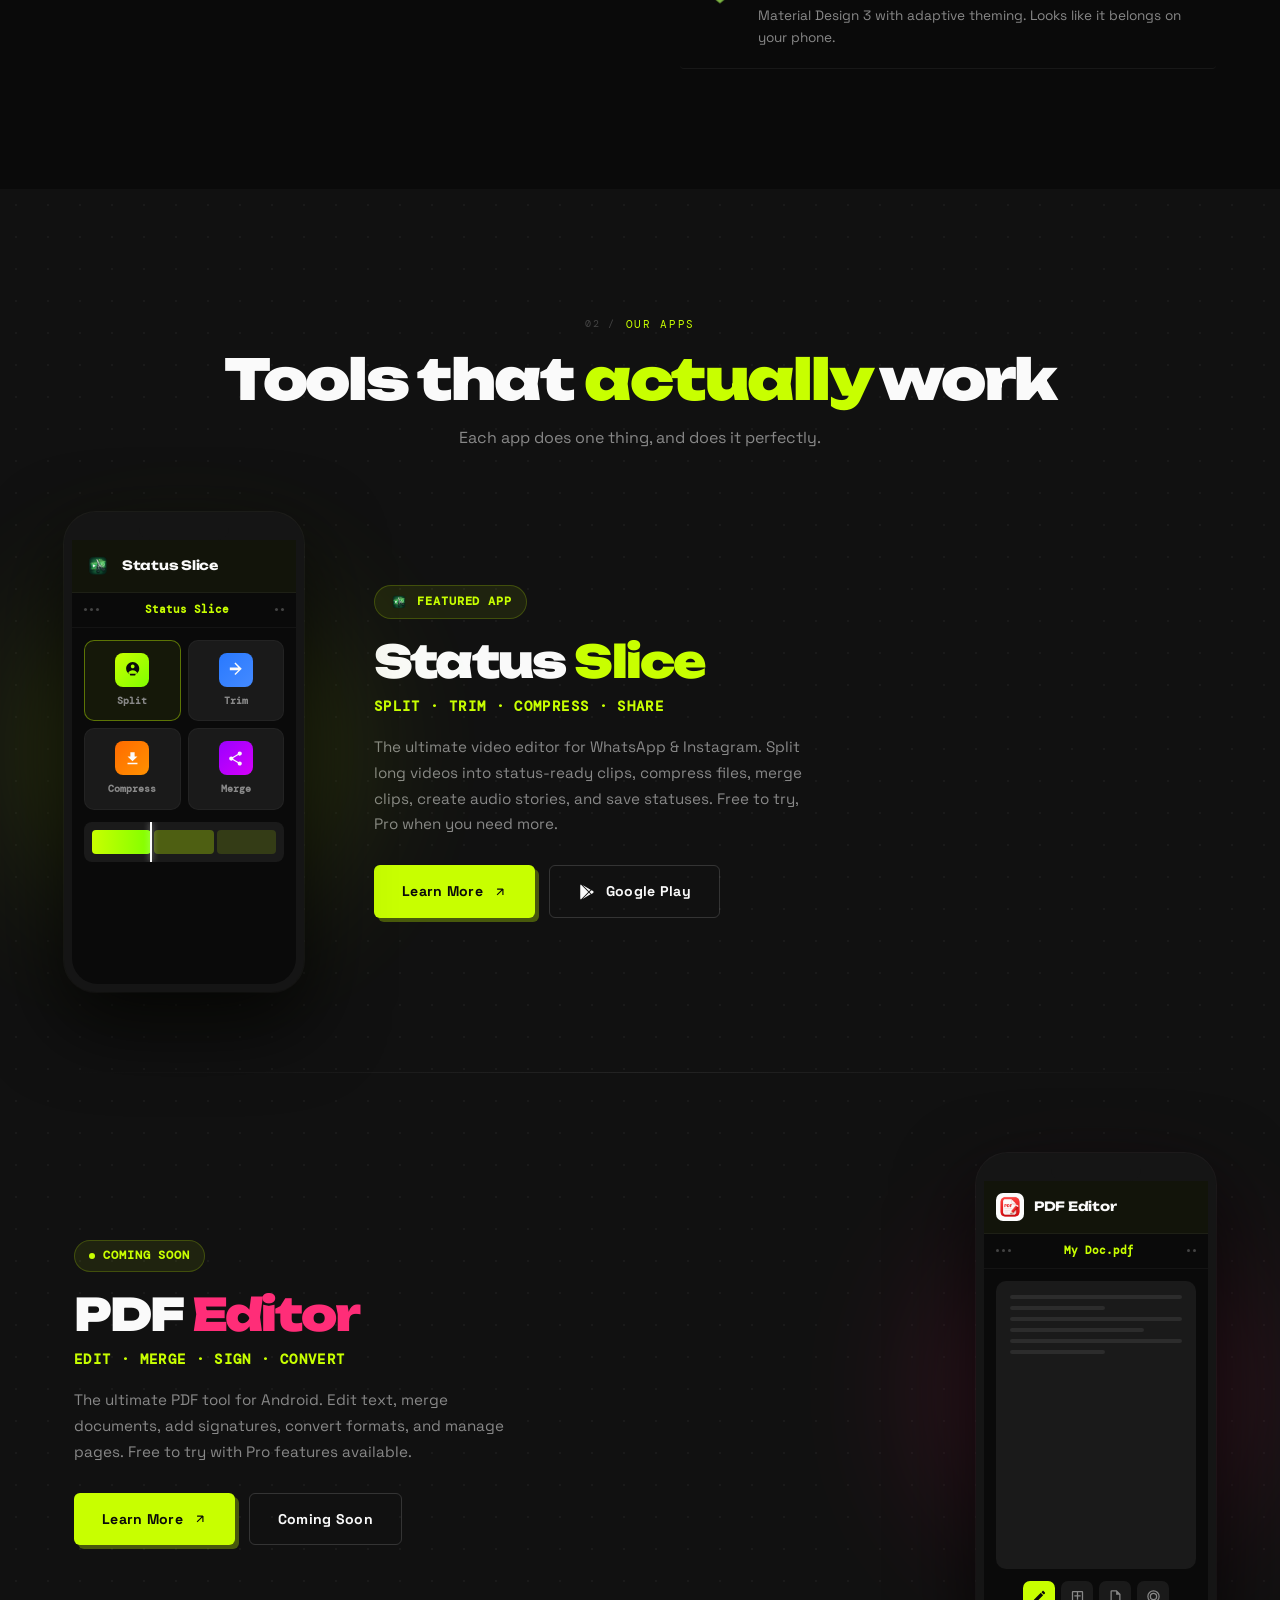
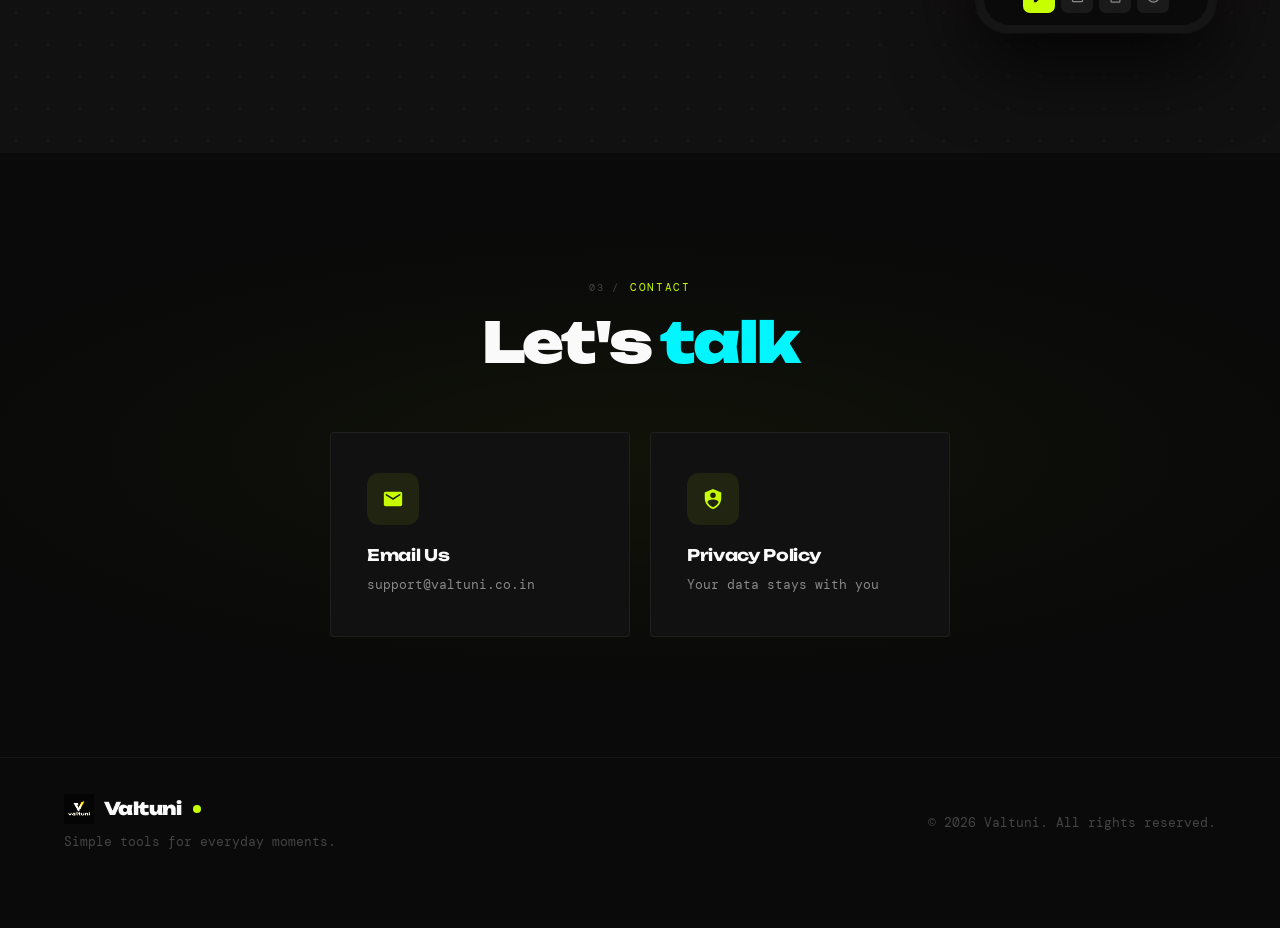
==== commit 3921fc67: "Redesign UI with fun, stylish aesthetic and interactive elements" ====
--- a/index.html
+++ b/index.html
@@ -3,30 +3,58 @@
 <head>
     <meta charset="UTF-8">
     <meta name="viewport" content="width=device-width, initial-scale=1.0">
-    <title>Valtuni - Simple Tools for Everyday Moments</title>
-    <meta name="description" content="Valtuni builds simple, powerful mobile applications that make everyday tasks easier. Explore our apps including Status Slice and PDF Editor.">
+    <title>Valtuni — Apps That Actually Slap</title>
+    <meta name="description" content="Valtuni builds simple, powerful mobile applications that make everyday tasks easier. Explore Status Slice and PDF Editor.">
     <link rel="icon" type="image/x-icon" href="favicon.ico">
     <link rel="icon" type="image/png" sizes="32x32" href="favicon-32x32.png">
     <link rel="icon" type="image/png" sizes="16x16" href="favicon-16x16.png">
-    <link rel="apple-touch-icon" sizes="180x180" href="favicon-180x180.png">
     <link rel="stylesheet" href="style.css">
     <link rel="preconnect" href="https://fonts.googleapis.com">
     <link rel="preconnect" href="https://fonts.gstatic.com" crossorigin>
-    <link href="https://fonts.googleapis.com/css2?family=Inter:wght@300;400;500;600;700;800;900&display=swap" rel="stylesheet">
+    <link href="https://fonts.googleapis.com/css2?family=Space+Grotesk:wght@300;400;500;600;700&family=Unbounded:wght@400;700;900&family=DM+Mono:ital,wght@0,400;0,500;1,400&display=swap" rel="stylesheet">
 </head>
 <body>
+
+    <!-- Custom Cursor -->
+    <div id="cursor"></div>
+    <div id="cursor-ring"></div>
+
+    <!-- Canvas Particles -->
     <canvas id="particles"></canvas>
 
+    <!-- Bottom Marquee Ticker -->
+    <div class="ticker-wrap" aria-hidden="true">
+        <div class="ticker-track" id="tickerTrack">
+            <span class="ticker-item">Status Slice <span class="ticker-sep">✦</span></span>
+            <span class="ticker-item">PDF Editor <span class="ticker-sep">✦</span></span>
+            <span class="ticker-item">Video Split <span class="ticker-sep">✦</span></span>
+            <span class="ticker-item">Trim & Compress <span class="ticker-sep">✦</span></span>
+            <span class="ticker-item">WhatsApp Tools <span class="ticker-sep">✦</span></span>
+            <span class="ticker-item">Privacy First <span class="ticker-sep">✦</span></span>
+            <span class="ticker-item">Android Native <span class="ticker-sep">✦</span></span>
+            <span class="ticker-item">Free To Try <span class="ticker-sep">✦</span></span>
+            <span class="ticker-item">Status Slice <span class="ticker-sep">✦</span></span>
+            <span class="ticker-item">PDF Editor <span class="ticker-sep">✦</span></span>
+            <span class="ticker-item">Video Split <span class="ticker-sep">✦</span></span>
+            <span class="ticker-item">Trim & Compress <span class="ticker-sep">✦</span></span>
+            <span class="ticker-item">WhatsApp Tools <span class="ticker-sep">✦</span></span>
+            <span class="ticker-item">Privacy First <span class="ticker-sep">✦</span></span>
+            <span class="ticker-item">Android Native <span class="ticker-sep">✦</span></span>
+            <span class="ticker-item">Free To Try <span class="ticker-sep">✦</span></span>
+        </div>
+    </div>
+
+    <!-- Navbar -->
     <nav class="navbar" id="navbar">
         <div class="container nav-container">
             <a href="#" class="logo">
                 <img src="valtuni logo.png" alt="Valtuni" class="logo-img">
-                Valtuni
+                Valtuni<span class="logo-dot"></span>
             </a>
             <ul class="nav-links" id="navLinks">
                 <li><a href="#home">Home</a></li>
                 <li><a href="#about">About</a></li>
-                <li><a href="#apps">Our Apps</a></li>
+                <li><a href="#apps">Apps</a></li>
                 <li><a href="#contact">Contact</a></li>
             </ul>
             <button class="menu-toggle" id="menuToggle" aria-label="Toggle menu">
@@ -35,112 +63,151 @@
         </div>
     </nav>
 
+    <!-- ===== HERO ===== -->
     <section id="home" class="hero">
-        <div class="hero-bg-shapes">
-            <div class="shape shape-1"></div>
-            <div class="shape shape-2"></div>
-            <div class="shape shape-3"></div>
-        </div>
+        <div class="hero-blob hero-blob-1"></div>
+        <div class="hero-blob hero-blob-2"></div>
+        <div class="hero-blob hero-blob-3"></div>
+        <div class="hero-bg-text" aria-hidden="true">VAL</div>
+
         <div class="container hero-content">
             <div class="hero-text">
-                <div class="badge">
-                    <span class="badge-dot"></span>
-                    Simple Tools, Big Impact
-                </div>
-                <h1>We Build <span class="gradient-text">Valtuni</span></h1>
-                <p class="tagline">Simple tools for everyday moments.</p>
-                <p class="description">We create intuitive, powerful mobile applications that make everyday tasks easier. Free to try, with premium features available for those who want more.</p>
+                <div class="hero-label">
+                    <span class="hero-label-line"></span>
+                    Made for Android
+                </div>
+                <h1>
+                    <span class="hero-word-1">We make</span>
+                    <span class="hero-word-2">tools that</span>
+                    <span class="hero-word-3">actually slap</span>
+                </h1>
+                <p class="hero-desc">
+                    Simple, fast, no-fluff apps for your phone. Video editing, PDF tools — free to try, powerful when you need it.
+                </p>
                 <div class="hero-buttons">
-                    <a href="#apps" class="btn btn-primary btn-glow">
-                        <svg width="20" height="20" viewBox="0 0 24 24" fill="currentColor"><path d="M4,8A2,2 0 0,1 2,6A2,2 0 0,1 4,4H20A2,2 0 0,1 22,6A2,2 0 0,1 20,8H4M4,10H20A2,2 0 0,1 22,12A2,2 0 0,1 20,14H4A2,2 0 0,1 2,12A2,2 0 0,1 4,10M4,16H20A2,2 0 0,1 22,18A2,2 0 0,1 20,20H4A2,2 0 0,1 2,18A2,2 0 0,1 4,16Z"/></svg>
-                        Explore Our Apps
+                    <a href="#apps" class="btn btn-primary btn-glow" id="heroExploreBtn">
+                        <svg width="18" height="18" viewBox="0 0 24 24" fill="currentColor"><path d="M4,8A2,2 0 0,1 2,6A2,2 0 0,1 4,4H20A2,2 0 0,1 22,6A2,2 0 0,1 20,8H4M4,10H20A2,2 0 0,1 22,12A2,2 0 0,1 20,14H4A2,2 0 0,1 2,12A2,2 0 0,1 4,10M4,16H20A2,2 0 0,1 22,18A2,2 0 0,1 20,20H4A2,2 0 0,1 2,18A2,2 0 0,1 4,16Z"/></svg>
+                        See Our Apps
                     </a>
-                    <a href="#about" class="btn btn-outline">
-                        About Valtuni
-                        <svg width="16" height="16" viewBox="0 0 24 24" fill="none" stroke="currentColor" stroke-width="2"><path d="M7 17L17 7M17 7H7M17 7V17"/></svg>
+                    <a href="#about" class="btn btn-outline" id="heroAboutBtn">
+                        Our Story
+                        <svg width="14" height="14" viewBox="0 0 24 24" fill="none" stroke="currentColor" stroke-width="2"><path d="M7 17L17 7M17 7H7M17 7V17"/></svg>
                     </a>
                 </div>
                 <div class="hero-stats">
-                    <div class="hero-stat"><span class="hero-stat-icon">📱</span><span>Mobile First</span></div>
-                    <div class="hero-stat"><span class="hero-stat-icon">🔒</span><span>Privacy Focused</span></div>
-                    <div class="hero-stat"><span class="hero-stat-icon">⚡</span><span>Fast & Light</span></div>
-                </div>
-            </div>
+                    <div class="hero-stat">
+                        <span class="hero-stat-num" id="statApps">2</span>
+                        <span class="hero-stat-label">Apps</span>
+                    </div>
+                    <div class="hero-stat">
+                        <span class="hero-stat-num">0$</span>
+                        <span class="hero-stat-label">To Start</span>
+                    </div>
+                    <div class="hero-stat">
+                        <span class="hero-stat-num">100%</span>
+                        <span class="hero-stat-label">Privacy</span>
+                    </div>
+                </div>
+            </div>
+
             <div class="hero-visual">
-                <div class="hero-brand-glow"></div>
-                <div class="hero-brand-block">
-                    <div class="brand-letter brand-v">V</div>
-                    <div class="brand-words">
-                        <span class="brand-word brand-word-1">Video</span>
-                        <span class="brand-word brand-word-2">Audio</span>
-                        <span class="brand-word brand-word-3">Tools</span>
-                        <span class="brand-word brand-word-4">More</span>
-                    </div>
-                </div>
-                <div class="hero-float-badge hero-float-badge-1">
-                    <svg width="14" height="14" viewBox="0 0 24 24" fill="currentColor"><path d="M13,10V3L4,14H11V21L20,10H13Z"/></svg>
-                    Fast Processing
-                </div>
-                <div class="hero-float-badge hero-float-badge-2">
-                    <svg width="14" height="14" viewBox="0 0 24 24" fill="currentColor"><path d="M12,2C17.52,2 22,6.48 22,12C22,17.52 17.52,22 12,22C6.48,22 2,17.52 2,12C2,6.48 6.48,2 12,2M12,4C7.58,4 4,7.58 4,12C4,16.42 7.58,20 12,20C16.42,20 20,16.42 20,12C20,7.58 16.42,4 12,4M12,6C14.21,6 16,7.79 16,10C16,12.21 14.21,14 12,14C9.79,14 8,12.21 8,10C8,7.79 9.79,6 12,6Z"/></svg>
-                    Free to Try
-                </div>
-                <div class="hero-float-badge hero-float-badge-3">
-                    <svg width="14" height="14" viewBox="0 0 24 24" fill="currentColor"><path d="M18.3,9.3L13.71,13.88L12.29,12.47L17.71,7.06L18.3,9.3M22.54,8.46L21.12,9.88L14.12,2.88L15.54,1.46C16.32,0.68 17.59,0.68 18.36,1.46L22.54,5.64C23.32,6.41 23.32,7.68 22.54,8.46M1,21L5.54,16.46C4.53,14.07 4.17,11.32 4.8,8.5L6.34,1.34L9.5,5.5C10.45,5.18 11.46,5 12.5,5C13.54,5 14.55,5.18 15.5,5.5L18.66,1.34L20.2,8.5C20.83,11.32 20.47,14.07 19.46,16.46L24,21H1Z"/></svg>
-                    Pro Available
-                </div>
-            </div>
-        </div>
+                <div class="hero-card-stack">
+                    <div class="hero-card hero-card-1"></div>
+                    <div class="hero-card hero-card-2"></div>
+                    <div class="hero-card hero-card-3">
+                        <div class="card-v">V</div>
+                        <div class="card-tags">
+                            <span class="card-tag" id="ct1">Video</span>
+                            <span class="card-tag" id="ct2">PDF</span>
+                            <span class="card-tag" id="ct3">Tools</span>
+                            <span class="card-tag" id="ct4">More</span>
+                        </div>
+                    </div>
+
+                    <div class="hero-float-badge hero-float-badge-1">
+                        <svg width="12" height="12" viewBox="0 0 24 24" fill="currentColor"><path d="M13,10V3L4,14H11V21L20,10H13Z"/></svg>
+                        Fast Processing
+                    </div>
+                    <div class="hero-float-badge hero-float-badge-2">
+                        🔒 Privacy First
+                    </div>
+                    <div class="hero-float-badge hero-float-badge-3">
+                        ⚡ Pro Available
+                    </div>
+                </div>
+            </div>
+        </div>
+
         <div class="scroll-indicator">
-            <div class="mouse"><div class="wheel"></div></div>
-            <span>Scroll to explore</span>
+            <div class="scroll-arrow"><div class="scroll-arrow-dot"></div></div>
+            <span>Scroll</span>
         </div>
     </section>
 
+    <!-- ===== ABOUT ===== -->
     <section id="about" class="about">
+        <div class="about-num-decor" aria-hidden="true">01</div>
         <div class="container">
             <div class="section-header sr">
-                <span class="section-tag">Who We Are</span>
-                <h2>Built with <span class="gradient-text">Purpose</span></h2>
-                <p>Valtuni creates simple yet powerful mobile tools</p>
+                <div class="section-label">
+                    <span class="section-label-num">01 /</span> Who We Are
+                </div>
+                <h2>Built with <span class="hl-outline">purpose</span><br>not buzzwords</h2>
             </div>
             <div class="about-content">
                 <div class="about-text sr-left">
-                    <p>At <strong>Valtuni</strong>, we believe powerful software doesn't have to be complicated. We build mobile applications that solve real problems with elegance and simplicity.</p>
-                    <p>Every app we ship is designed around three principles: <strong>fast performance</strong> so you get results quickly, <strong>privacy-focused</strong> so your data stays yours, and <strong>fair pricing</strong> with free tiers and premium options.</p>
+                    <p>At <strong>Valtuni</strong>, we think powerful software shouldn't be complicated — or expensive. We build Android apps that solve real, everyday problems without all the nonsense.</p>
+                    <p>No dark patterns. No data harvesting. Just tools that <strong>work fast</strong>, feel <strong>good to use</strong>, and respect your time and privacy.</p>
+                    <p>Every app we ship follows three rules: it has to be <strong>blazing fast</strong>, it has to keep your <strong>data private</strong>, and there has to be a <strong>free tier</strong> that's actually useful.</p>
                 </div>
                 <div class="about-values sr-right">
                     <div class="value-card">
                         <div class="value-icon">🎯</div>
-                        <div><h4>Purpose Driven</h4><p>We only build what people actually need — no feature bloat, no nonsense.</p></div>
+                        <div>
+                            <h4>Purpose-Driven</h4>
+                            <p>We only build what people actually need. No feature bloat, no dark patterns.</p>
+                        </div>
                     </div>
                     <div class="value-card">
                         <div class="value-icon">🔒</div>
-                        <div><h4>User First</h4><p>Clean, simple apps that put you in control.</p></div>
+                        <div>
+                            <h4>User First</h4>
+                            <p>Your data stays on your device. Clean, simple apps that put you in control.</p>
+                        </div>
                     </div>
                     <div class="value-card">
                         <div class="value-icon">🚀</div>
-                        <div><h4>Native Performance</h4><p>Built with Android's best APIs for maximum speed and efficiency.</p></div>
+                        <div>
+                            <h4>Native Performance</h4>
+                            <p>Built with Android's best APIs. Max speed, minimum battery drain.</p>
+                        </div>
                     </div>
                     <div class="value-card">
                         <div class="value-icon">💚</div>
-                        <div><h4>Beautiful Design</h4><p>Material Design 3 with adaptive theming that feels like it belongs.</p></div>
-                    </div>
-                </div>
-            </div>
-
+                        <div>
+                            <h4>Beautiful Design</h4>
+                            <p>Material Design 3 with adaptive theming. Looks like it belongs on your phone.</p>
+                        </div>
+                    </div>
+                </div>
+            </div>
         </div>
     </section>
 
+    <!-- ===== APPS ===== -->
     <section id="apps" class="apps">
         <div class="container">
-            <div class="section-header sr">
-                <span class="section-tag">Our Apps</span>
-                <h2>Tools That <span class="gradient-text">Actually Work</span></h2>
-                <p>Each app is built to do one thing, and do it perfectly</p>
+            <div class="section-header center sr">
+                <div class="section-label">
+                    <span class="section-label-num">02 /</span> Our Apps
+                </div>
+                <h2>Tools that <span class="hl-lime">actually</span> work</h2>
+                <p>Each app does one thing, and does it perfectly.</p>
             </div>
 
             <div class="app-showcase">
+
+                <!-- Status Slice -->
                 <div class="app-hero sr-scale">
                     <div class="app-hero-phone">
                         <div class="phone-wrapper">
@@ -162,7 +229,7 @@
                                             <div class="app-tool-icon split-icon">
                                                 <svg width="18" height="18" viewBox="0 0 24 24" fill="currentColor"><path d="M9.64,7.64C9.64,6.17 10.82,5 12.28,5C13.75,5 14.92,6.17 14.92,7.64C14.92,9.1 13.75,10.28 12.28,10.28C10.82,10.28 9.64,9.1 9.64,7.64M5.93,17.57C5.93,15.12 9.21,13.12 12.28,13.12C15.36,13.12 18.64,15.12 18.64,17.57V18H5.93V17.57M12.28,1.5C7.17,1.5 3,5.67 3,10.78C3,14.14 5.11,16.97 8.28,18.43L8.28,19.5C8.28,20.05 8.73,20.5 9.28,20.5H15.28C15.83,20.5 16.28,20.05 16.28,19.5L16.28,18.43C19.45,16.97 21.56,14.14 21.56,10.78C21.56,5.67 17.39,1.5 12.28,1.5Z"/></svg>
                                             </div>
-                                            <span>Video Split</span>
+                                            <span>Split</span>
                                         </div>
                                         <div class="app-tool-card">
                                             <div class="app-tool-icon trim-icon">
@@ -200,37 +267,40 @@
                             <img src="status slice logo.png" alt="Status Slice" class="app-badge-icon">
                             <span>Featured App</span>
                         </div>
-                        <h3>Status <span class="gradient-text">Slice</span></h3>
-                        <p class="app-tagline">Split. Trim. Compress. Share.</p>
-                        <p class="app-description">The ultimate video editor for WhatsApp & Instagram. Split long videos into status-ready clips, compress files, merge clips, create audio stories, and save statuses. Free to try with Pro features available.</p>
+                        <h3>Status <span class="hl-lime">Slice</span></h3>
+                        <p class="app-tagline">Split · Trim · Compress · Share</p>
+                        <p class="app-description">The ultimate video editor for WhatsApp & Instagram. Split long videos into status-ready clips, compress files, merge clips, create audio stories, and save statuses. Free to try, Pro when you need more.</p>
                         <div class="app-hero-buttons">
-                            <a href="statusslice/" class="btn btn-primary btn-glow">
+                            <a href="statusslice/" class="btn btn-primary btn-glow" id="ssLearnBtn">
                                 Learn More
-                                <svg width="16" height="16" viewBox="0 0 24 24" fill="none" stroke="currentColor" stroke-width="2"><path d="M7 17L17 7M17 7H7M17 7V17"/></svg>
+                                <svg width="14" height="14" viewBox="0 0 24 24" fill="none" stroke="currentColor" stroke-width="2"><path d="M7 17L17 7M17 7H7M17 7V17"/></svg>
                             </a>
-                            <a href="#" class="btn btn-outline">
-                                <svg width="20" height="20" viewBox="0 0 24 24" fill="currentColor"><path d="M3,20.5V3.5C3,2.91 3.34,2.39 3.84,2.15L13.69,12L3.84,21.85C3.34,21.61 3,21.09 3,20.5M16.81,15.12L6.05,21.34L14.54,12.85L16.81,15.12M20.16,10.81C20.5,11.08 20.75,11.5 20.75,12C20.75,12.5 20.5,12.92 20.16,13.19L17.89,14.5L15.39,12L17.89,9.5L20.16,10.81M6.05,2.66L16.81,8.88L14.54,11.15L6.05,2.66Z"/></svg>
+                            <a href="#" class="btn btn-outline" id="ssPlayBtn">
+                                <svg width="18" height="18" viewBox="0 0 24 24" fill="currentColor"><path d="M3,20.5V3.5C3,2.91 3.34,2.39 3.84,2.15L13.69,12L3.84,21.85C3.34,21.61 3,21.09 3,20.5M16.81,15.12L6.05,21.34L14.54,12.85L16.81,15.12M20.16,10.81C20.5,11.08 20.75,11.5 20.75,12C20.75,12.5 20.5,12.92 20.16,13.19L17.89,14.5L15.39,12L17.89,9.5L20.16,10.81M6.05,2.66L16.81,8.88L14.54,11.15L6.05,2.66Z"/></svg>
                                 Google Play
                             </a>
                         </div>
                     </div>
                 </div>
 
-                <div class="app-hero sr-scale" style="margin-top: 60px;">
+                <div class="app-divider"></div>
+
+                <!-- PDF Editor -->
+                <div class="app-hero reverse sr-scale">
                     <div class="app-hero-info">
                         <div class="app-card-badge">
                             <span class="badge-dot"></span>
                             <span>Coming Soon</span>
                         </div>
-                        <h3>PDF <span class="gradient-text">Editor</span></h3>
-                        <p class="app-tagline">Edit. Merge. Sign. Convert.</p>
+                        <h3>PDF <span class="hl-pink">Editor</span></h3>
+                        <p class="app-tagline">Edit · Merge · Sign · Convert</p>
                         <p class="app-description">The ultimate PDF tool for Android. Edit text, merge documents, add signatures, convert formats, and manage pages. Free to try with Pro features available.</p>
                         <div class="app-hero-buttons">
-                            <a href="pdfeditor/" class="btn btn-primary btn-glow">
+                            <a href="pdfeditor/" class="btn btn-primary btn-glow" id="pdfLearnBtn">
                                 Learn More
-                                <svg width="16" height="16" viewBox="0 0 24 24" fill="none" stroke="currentColor" stroke-width="2"><path d="M7 17L17 7M17 7H7M17 7V17"/></svg>
+                                <svg width="14" height="14" viewBox="0 0 24 24" fill="none" stroke="currentColor" stroke-width="2"><path d="M7 17L17 7M17 7H7M17 7V17"/></svg>
                             </a>
-                            <a href="pdfeditor/#download" class="btn btn-outline">
+                            <a href="pdfeditor/#download" class="btn btn-outline" id="pdfSoonBtn">
                                 Coming Soon
                             </a>
                         </div>
@@ -247,31 +317,29 @@
                                     </div>
                                     <div class="app-header-bar">
                                         <div class="app-header-dots"><span></span><span></span><span></span></div>
-                                        <span class="app-header-title">My Document.pdf</span>
+                                        <span class="app-header-title">My Doc.pdf</span>
                                         <div class="app-header-dots"><span></span><span></span></div>
                                     </div>
-                                    <div class="app-content-preview">
-                                        <div class="pdf-preview-area">
-                                            <div class="pdf-line"></div>
-                                            <div class="pdf-line short"></div>
-                                            <div class="pdf-line"></div>
-                                            <div class="pdf-line medium"></div>
-                                            <div class="pdf-line"></div>
-                                            <div class="pdf-line short"></div>
-                                        </div>
-                                        <div class="pdf-toolbar">
-                                            <div class="pdf-tool-btn active">
-                                                <svg width="16" height="16" viewBox="0 0 24 24" fill="currentColor"><path d="M3,17.25V21H6.75L17.81,9.94L14.06,6.19L3,17.25M20.71,7.04C21.1,6.65 21.1,6.02 20.71,5.63L18.37,3.29C17.98,2.9 17.35,2.9 16.96,3.29L15.13,5.12L18.88,8.87L20.71,7.04Z"/></svg>
-                                            </div>
-                                            <div class="pdf-tool-btn">
-                                                <svg width="16" height="16" viewBox="0 0 24 24" fill="currentColor"><path d="M19,3H5C3.89,3 3,3.89 3,5V19A2,2 0 0,0 5,21H19A2,2 0 0,0 21,19V5C21,3.89 20.1,3 19,3M19,19H5V5H19V19M17,12H13V17H11V12H7V10H11V5H13V10H17V12Z"/></svg>
-                                            </div>
-                                            <div class="pdf-tool-btn">
-                                                <svg width="16" height="16" viewBox="0 0 24 24" fill="currentColor"><path d="M14,2H6A2,2 0 0,0 4,4V20A2,2 0 0,0 6,22H18A2,2 0 0,0 20,20V8L14,2M18,20H6V4H13V9H18V20Z"/></svg>
-                                            </div>
-                                            <div class="pdf-tool-btn">
-                                                <svg width="16" height="16" viewBox="0 0 24 24" fill="currentColor"><path d="M12,2A10,10 0 0,1 22,12A10,10 0 0,1 12,22A10,10 0 0,1 2,12A10,10 0 0,1 12,2M12,4A8,8 0 0,0 4,12A8,8 0 0,0 12,20A8,8 0 0,0 20,12A8,8 0 0,0 12,4M12,6A6,6 0 0,1 18,12A6,6 0 0,1 12,18A6,6 0 0,1 6,12A6,6 0 0,1 12,6M12,8A4,4 0 0,0 8,12A4,4 0 0,0 12,16A4,4 0 0,0 16,12A4,4 0 0,0 12,8Z"/></svg>
-                                            </div>
+                                    <div class="pdf-preview-area">
+                                        <div class="pdf-line"></div>
+                                        <div class="pdf-line short"></div>
+                                        <div class="pdf-line"></div>
+                                        <div class="pdf-line medium"></div>
+                                        <div class="pdf-line"></div>
+                                        <div class="pdf-line short"></div>
+                                    </div>
+                                    <div class="pdf-toolbar">
+                                        <div class="pdf-tool-btn active">
+                                            <svg width="15" height="15" viewBox="0 0 24 24" fill="currentColor"><path d="M3,17.25V21H6.75L17.81,9.94L14.06,6.19L3,17.25M20.71,7.04C21.1,6.65 21.1,6.02 20.71,5.63L18.37,3.29C17.98,2.9 17.35,2.9 16.96,3.29L15.13,5.12L18.88,8.87L20.71,7.04Z"/></svg>
+                                        </div>
+                                        <div class="pdf-tool-btn">
+                                            <svg width="15" height="15" viewBox="0 0 24 24" fill="currentColor"><path d="M19,3H5C3.89,3 3,3.89 3,5V19A2,2 0 0,0 5,21H19A2,2 0 0,0 21,19V5C21,3.89 20.1,3 19,3M19,19H5V5H19V19M17,12H13V17H11V12H7V10H11V5H13V10H17V12Z"/></svg>
+                                        </div>
+                                        <div class="pdf-tool-btn">
+                                            <svg width="15" height="15" viewBox="0 0 24 24" fill="currentColor"><path d="M14,2H6A2,2 0 0,0 4,4V20A2,2 0 0,0 6,22H18A2,2 0 0,0 20,20V8L14,2M18,20H6V4H13V9H18V20Z"/></svg>
+                                        </div>
+                                        <div class="pdf-tool-btn">
+                                            <svg width="15" height="15" viewBox="0 0 24 24" fill="currentColor"><path d="M12,2A10,10 0 0,1 22,12A10,10 0 0,1 12,22A10,10 0 0,1 2,12A10,10 0 0,1 12,2M12,4A8,8 0 0,0 4,12A8,8 0 0,0 12,20A8,8 0 0,0 20,12A8,8 0 0,0 12,4M12,6A6,6 0 0,1 18,12A6,6 0 0,1 12,18A6,6 0 0,1 6,12A6,6 0 0,1 12,6M12,8A4,4 0 0,0 8,12A4,4 0 0,0 12,16A4,4 0 0,0 16,12A4,4 0 0,0 12,8Z"/></svg>
                                         </div>
                                     </div>
                                 </div>
@@ -279,36 +347,52 @@
                         </div>
                     </div>
                 </div>
+
             </div>
         </div>
     </section>
 
+    <!-- ===== CONTACT ===== -->
     <section id="contact" class="contact">
         <div class="container">
-            <div class="section-header sr">
-                <span class="section-tag">Contact</span>
-                <h2>Get in <span class="gradient-text">Touch</span></h2>
+            <div class="section-header center sr">
+                <div class="section-label">
+                    <span class="section-label-num">03 /</span> Contact
+                </div>
+                <h2>Let's <span class="hl-cyan">talk</span></h2>
             </div>
             <div class="contact-grid">
-                <a href="mailto:support@valtuni.co.in" class="contact-card sr sr-d1">
-                    <div class="contact-icon"><svg width="22" height="22" viewBox="0 0 24 24" fill="currentColor"><path d="M20,4H4C2.89,4 2,4.89 2,6V18A2,2 0 0,0 4,20H20A2,2 0 0,0 22,18V6C22,4.89 21.1,4 20,4M20,8L12,13L4,8V6L12,11L20,6V8Z"/></svg></div>
-                    <h3>Email</h3><p>support@valtuni.co.in</p>
+                <a href="mailto:support@valtuni.co.in" class="contact-card sr sr-d1" id="contactEmail">
+                    <div class="contact-icon">
+                        <svg width="22" height="22" viewBox="0 0 24 24" fill="currentColor"><path d="M20,4H4C2.89,4 2,4.89 2,6V18A2,2 0 0,0 4,20H20A2,2 0 0,0 22,18V6C22,4.89 21.1,4 20,4M20,8L12,13L4,8V6L12,11L20,6V8Z"/></svg>
+                    </div>
+                    <h3>Email Us</h3>
+                    <p>support@valtuni.co.in</p>
                 </a>
-                <a href="privacy.html" class="contact-card sr sr-d2">
-                    <div class="contact-icon"><svg width="22" height="22" viewBox="0 0 24 24" fill="currentColor"><path d="M12,2A10,10 0 0,1 22,12A10,10 0 0,1 12,22A10,10 0 0,1 2,12A10,10 0 0,1 12,2M12,4A8,8 0 0,0 4,12A8,8 0 0,0 12,20A8,8 0 0,0 20,12A8,8 0 0,0 12,4M12,6A6,6 0 0,1 18,12A6,6 0 0,1 12,18A6,6 0 0,1 6,12A6,6 0 0,1 12,6M12,8A4,4 0 0,0 8,12A4,4 0 0,0 12,16A4,4 0 0,0 16,12A4,4 0 0,0 12,8Z"/></svg></div>
-                    <h3>Privacy Policy</h3><p>Your data stays with you</p>
+                <a href="privacy.html" class="contact-card sr sr-d2" id="contactPrivacy">
+                    <div class="contact-icon">
+                        <svg width="22" height="22" viewBox="0 0 24 24" fill="currentColor"><path d="M12,1L3,5V11C3,16.55 6.84,21.74 12,23C17.16,21.74 21,16.55 21,11V5L12,1M12,5A3,3 0 0,1 15,8A3,3 0 0,1 12,11A3,3 0 0,1 9,8A3,3 0 0,1 12,5M17.13,17C15.92,18.85 14.11,20.24 12,20.92C9.89,20.24 8.08,18.85 6.87,17C6.53,16.5 6.24,15.97 6,15.41C6,13.82 8.71,12.5 12,12.5C15.29,12.5 18,13.82 18,15.41C17.76,15.97 17.47,16.5 17.13,17Z"/></svg>
+                    </div>
+                    <h3>Privacy Policy</h3>
+                    <p>Your data stays with you</p>
                 </a>
             </div>
         </div>
     </section>
 
+    <!-- ===== FOOTER ===== -->
     <footer class="footer">
         <div class="container footer-content">
             <div class="footer-left">
-                <a href="./" class="logo"><img src="valtuni logo.png" alt="Valtuni" class="logo-img">Valtuni</a>
+                <a href="./" class="logo">
+                    <img src="valtuni logo.png" alt="Valtuni" class="logo-img">
+                    Valtuni<span class="logo-dot"></span>
+                </a>
                 <p>Simple tools for everyday moments.</p>
             </div>
-            <div class="footer-right"><p>&copy; 2026 Valtuni. All rights reserved.</p></div>
+            <div class="footer-right">
+                <p>&copy; 2026 Valtuni. All rights reserved.</p>
+            </div>
         </div>
     </footer>
 
--- a/style.css
+++ b/style.css
@@ -1,3 +1,9 @@
+/* ============================
+   VALTUNI — WILD & FUN REDESIGN
+   ============================ */
+
+@import url('https://fonts.googleapis.com/css2?family=Space+Grotesk:wght@300;400;500;600;700&family=Unbounded:wght@400;700;900&family=DM+Mono:wght@400;500&display=swap');
+
 * {
     margin: 0;
     padding: 0;
@@ -5,81 +11,155 @@
 }
 
 :root {
-    --primary: #00C853;
-    --primary-dark: #00A844;
-    --primary-glow: rgba(0, 200, 83, 0.3);
-    --secondary: #00E676;
-    --accent: #69F0AE;
-    --dark: #0A0F1A;
-    --dark-card: #111827;
-    --dark-surface: #1A2332;
-    --text: #F0F4F8;
-    --text-muted: #8899AA;
-    --white: #FFFFFF;
-    --gradient: linear-gradient(135deg, #00C853, #00E676, #69F0AE);
-    --gradient-subtle: linear-gradient(135deg, rgba(0,200,83,0.1), rgba(0,230,118,0.05));
-}
-
-html { scroll-behavior: smooth; }
+    --lime: #C8FF00;
+    --hot-pink: #FF2D78;
+    --cyan: #00F5FF;
+    --orange: #FF6B00;
+    --purple: #9B00FF;
+    --yellow: #FFE600;
+    --dark: #0A0A0A;
+    --dark2: #111111;
+    --dark3: #181818;
+    --white: #FAFAFA;
+    --gray: #888888;
+    --gray2: #444444;
+    --font-display: 'Unbounded', sans-serif;
+    --font-body: 'Space Grotesk', sans-serif;
+    --font-mono: 'DM Mono', monospace;
+}
+
+html {
+    scroll-behavior: smooth;
+}
 
 body {
-    font-family: 'Inter', -apple-system, BlinkMacSystemFont, sans-serif;
+    font-family: var(--font-body);
     background: var(--dark);
-    color: var(--text);
+    color: var(--white);
     line-height: 1.6;
     overflow-x: hidden;
-    animation: bodyFadeIn 0.6s ease both;
-}
-
-@keyframes bodyFadeIn {
-    from { opacity: 0; }
-    to { opacity: 1; }
-}
-
+    cursor: none;
+}
+
+/* ===== CUSTOM CURSOR ===== */
+#cursor {
+    width: 12px;
+    height: 12px;
+    background: var(--lime);
+    border-radius: 50%;
+    position: fixed;
+    top: 0; left: 0;
+    pointer-events: none;
+    z-index: 99999;
+    transform: translate(-50%, -50%);
+    transition: transform 0.05s, width 0.2s, height 0.2s, background 0.2s;
+    mix-blend-mode: difference;
+}
+
+#cursor-ring {
+    width: 40px;
+    height: 40px;
+    border: 1.5px solid var(--lime);
+    border-radius: 50%;
+    position: fixed;
+    top: 0; left: 0;
+    pointer-events: none;
+    z-index: 99998;
+    transform: translate(-50%, -50%);
+    transition: transform 0.12s ease-out, width 0.3s, height 0.3s, border-color 0.3s;
+    mix-blend-mode: difference;
+}
+
+body:hover #cursor { opacity: 1; }
+
+/* ===== NOISE OVERLAY ===== */
+body::before {
+    content: '';
+    position: fixed;
+    inset: 0;
+    background-image: url("data:image/svg+xml,%3Csvg viewBox='0 0 256 256' xmlns='http://www.w3.org/2000/svg'%3E%3Cfilter id='noise'%3E%3CfeTurbulence type='fractalNoise' baseFrequency='0.9' numOctaves='4' stitchTiles='stitch'/%3E%3C/filter%3E%3Crect width='100%25' height='100%25' filter='url(%23noise)' opacity='0.04'/%3E%3C/svg%3E");
+    pointer-events: none;
+    z-index: 9999;
+    opacity: 0.6;
+}
+
+/* ===== CANVAS ===== */
 #particles {
     position: fixed;
-    top: 0;
-    left: 0;
-    width: 100%;
-    height: 100%;
+    top: 0; left: 0;
+    width: 100%; height: 100%;
     pointer-events: none;
     z-index: 0;
 }
 
+/* ===== CONTAINER ===== */
 .container {
     max-width: 1200px;
     margin: 0 auto;
-    padding: 0 20px;
+    padding: 0 24px;
     position: relative;
     z-index: 1;
 }
 
-.gradient-text {
-    background: var(--gradient);
-    -webkit-background-clip: text;
-    -webkit-text-fill-color: transparent;
-    background-clip: text;
+/* ===== MARQUEE TICKER ===== */
+.ticker-wrap {
+    background: var(--lime);
+    color: var(--dark);
+    overflow: hidden;
+    white-space: nowrap;
+    padding: 10px 0;
+    position: fixed;
+    bottom: 0;
+    left: 0;
+    right: 0;
+    z-index: 9000;
+}
+
+.ticker-track {
+    display: inline-flex;
+    gap: 0;
+    animation: tickerScroll 25s linear infinite;
+}
+
+.ticker-item {
+    display: inline-flex;
+    align-items: center;
+    gap: 16px;
+    padding: 0 24px;
+    font-family: var(--font-mono);
+    font-size: 0.72rem;
+    font-weight: 500;
+    text-transform: uppercase;
+    letter-spacing: 0.05em;
+}
+
+.ticker-sep {
+    color: var(--dark);
+    opacity: 0.4;
+}
+
+@keyframes tickerScroll {
+    0% { transform: translateX(0); }
+    100% { transform: translateX(-50%); }
 }
 
 /* ===== NAVBAR ===== */
 .navbar {
     position: fixed;
-    top: 0;
-    left: 0;
-    right: 0;
-    padding: 14px 0;
-    background: rgba(10, 15, 26, 0.85);
-    backdrop-filter: blur(24px);
-    -webkit-backdrop-filter: blur(24px);
-    border-bottom: 1px solid rgba(255, 255, 255, 0.03);
+    top: 0; left: 0; right: 0;
+    padding: 18px 0;
+    background: rgba(10, 10, 10, 0.7);
+    backdrop-filter: blur(30px);
+    -webkit-backdrop-filter: blur(30px);
+    border-bottom: 1px solid rgba(255, 255, 255, 0.05);
     z-index: 1000;
-    transition: all 0.4s cubic-bezier(0.4, 0, 0.2, 1);
+    transition: all 0.4s ease;
 }
 
 .navbar.scrolled {
-    padding: 10px 0;
-    background: rgba(10, 15, 26, 0.98);
-    box-shadow: 0 4px 30px rgba(0, 0, 0, 0.3);
+    padding: 12px 0;
+    background: rgba(10, 10, 10, 0.95);
+    border-color: rgba(200, 255, 0, 0.1);
 }
 
 .nav-container {
@@ -89,50 +169,71 @@
 }
 
 .logo {
-    font-size: 1.4rem;
-    font-weight: 800;
+    display: flex;
+    align-items: center;
+    gap: 10px;
+    text-decoration: none;
+    font-family: var(--font-display);
+    font-size: 1.1rem;
+    font-weight: 900;
     color: var(--white);
-    text-decoration: none;
-    display: flex;
-    align-items: center;
-    gap: 8px;
-}
-
-.logo-icon {
-    width: 34px;
-    height: 34px;
-    background: var(--gradient);
-    border-radius: 10px;
-    display: flex;
-    align-items: center;
-    justify-content: center;
-    font-size: 1rem;
-    font-weight: 900;
-    color: var(--dark);
+    letter-spacing: -0.03em;
 }
 
 .logo-img {
-    height: 32px;
+    height: 30px;
     width: auto;
     object-fit: contain;
+    filter: invert(1) brightness(2);
+}
+
+.logo-dot {
+    display: inline-block;
+    width: 8px;
+    height: 8px;
+    background: var(--lime);
+    border-radius: 50%;
+    margin-left: 2px;
+    animation: dotBlink 1.5s ease-in-out infinite;
+}
+
+@keyframes dotBlink {
+    0%, 100% { opacity: 1; transform: scale(1); }
+    50% { opacity: 0.3; transform: scale(0.6); }
 }
 
 .nav-links {
     display: flex;
     align-items: center;
-    gap: 28px;
+    gap: 36px;
     list-style: none;
 }
 
 .nav-links a {
-    color: var(--text-muted);
+    color: var(--gray);
     text-decoration: none;
     font-weight: 500;
-    font-size: 0.88rem;
-    transition: color 0.3s ease;
+    font-size: 0.85rem;
+    font-family: var(--font-mono);
+    text-transform: uppercase;
+    letter-spacing: 0.05em;
+    transition: color 0.2s;
+    position: relative;
+}
+
+.nav-links a::after {
+    content: '';
+    position: absolute;
+    bottom: -3px;
+    left: 0;
+    width: 0;
+    height: 1px;
+    background: var(--lime);
+    transition: width 0.3s ease;
 }
 
 .nav-links a:hover { color: var(--white); }
+.nav-links a:hover::after { width: 100%; }
 
 .menu-toggle {
     display: none;
@@ -140,15 +241,15 @@
     gap: 5px;
     background: none;
     border: none;
-    cursor: pointer;
+    cursor: none;
     padding: 4px;
     z-index: 1001;
 }
 
 .menu-toggle span {
-    width: 22px;
+    width: 24px;
     height: 2px;
-    background: var(--text);
+    background: var(--white);
     transition: all 0.3s ease;
     border-radius: 2px;
 }
@@ -163,430 +264,505 @@
     min-height: 100dvh;
     display: flex;
     align-items: center;
-    padding: 100px 0 60px;
+    padding: 110px 0 100px;
     position: relative;
     overflow: hidden;
 }
 
-.hero-bg-shapes {
+/* Huge background text */
+.hero-bg-text {
     position: absolute;
-    inset: 0;
-    overflow: hidden;
+    font-family: var(--font-display);
+    font-size: clamp(8rem, 18vw, 22rem);
+    font-weight: 900;
+    color: transparent;
+    -webkit-text-stroke: 1px rgba(255,255,255,0.04);
+    top: 50%;
+    left: 50%;
+    transform: translate(-50%, -50%);
+    white-space: nowrap;
     pointer-events: none;
-}
-
-.shape {
+    z-index: 0;
+    user-select: none;
+    letter-spacing: -0.05em;
+}
+
+/* Glowing blobs */
+.hero-blob {
     position: absolute;
     border-radius: 50%;
-    filter: blur(80px);
-    opacity: 0.3;
-}
-
-.shape-1 { width: 400px; height: 400px; background: var(--primary); top: -100px; left: -100px; animation: float 8s ease-in-out infinite; }
-.shape-2 { width: 350px; height: 350px; background: var(--secondary); bottom: -80px; right: -50px; animation: float 10s ease-in-out infinite reverse; }
-.shape-3 { width: 250px; height: 250px; background: var(--accent); top: 50%; left: 50%; animation: float 12s ease-in-out infinite; }
-
-@keyframes float {
+    filter: blur(100px);
+    opacity: 0.18;
+    pointer-events: none;
+}
+
+.hero-blob-1 {
+    width: 500px; height: 500px;
+    background: var(--hot-pink);
+    top: -200px; right: -100px;
+    animation: blobDrift1 12s ease-in-out infinite;
+}
+
+.hero-blob-2 {
+    width: 400px; height: 400px;
+    background: var(--purple);
+    bottom: -150px; left: -100px;
+    animation: blobDrift2 15s ease-in-out infinite;
+}
+
+.hero-blob-3 {
+    width: 300px; height: 300px;
+    background: var(--lime);
+    top: 30%; left: 30%;
+    animation: blobDrift3 10s ease-in-out infinite;
+    opacity: 0.1;
+}
+
+@keyframes blobDrift1 {
     0%, 100% { transform: translate(0, 0) scale(1); }
-    33% { transform: translate(30px, -30px) scale(1.05); }
-    66% { transform: translate(-20px, 20px) scale(0.95); }
+    33% { transform: translate(-60px, 40px) scale(1.1); }
+    66% { transform: translate(40px, -30px) scale(0.9); }
+}
+@keyframes blobDrift2 {
+    0%, 100% { transform: translate(0, 0) scale(1); }
+    33% { transform: translate(50px, -50px) scale(1.05); }
+    66% { transform: translate(-30px, 30px) scale(0.95); }
+}
+@keyframes blobDrift3 {
+    0%, 100% { transform: translate(0, 0); }
+    50% { transform: translate(-40px, -40px); }
 }
 
 .hero-content {
     display: grid;
     grid-template-columns: 1fr 1fr;
-    gap: 48px;
-    align-items: center;
-}
-
-.hero-text > * {
-    animation: heroFadeIn 0.7s cubic-bezier(0.4, 0, 0.2, 1) both;
-}
-
-.hero-text > :nth-child(1) { animation-delay: 0.1s; }
-.hero-text > :nth-child(2) { animation-delay: 0.2s; }
-.hero-text > :nth-child(3) { animation-delay: 0.3s; }
-.hero-text > :nth-child(4) { animation-delay: 0.4s; }
-.hero-text > :nth-child(5) { animation-delay: 0.5s; }
-.hero-text > :nth-child(6) { animation-delay: 0.6s; }
-
+    gap: 60px;
+    align-items: center;
+    position: relative;
+    z-index: 1;
+}
+
+/* Hero left */
+.hero-label {
+    display: inline-flex;
+    align-items: center;
+    gap: 10px;
+    margin-bottom: 24px;
+    font-family: var(--font-mono);
+    font-size: 0.72rem;
+    color: var(--lime);
+    text-transform: uppercase;
+    letter-spacing: 0.15em;
+}
+
+.hero-label-line {
+    display: inline-block;
+    width: 32px;
+    height: 1px;
+    background: var(--lime);
+}
+
+.hero-text h1 {
+    font-family: var(--font-display);
+    font-size: clamp(2.8rem, 6vw, 5rem);
+    font-weight: 900;
+    line-height: 1.0;
+    letter-spacing: -0.04em;
+    margin-bottom: 28px;
+}
+
+.hero-word-1 { color: var(--white); }
+.hero-word-2 {
+    display: block;
+    -webkit-text-stroke: 2px var(--lime);
+    color: transparent;
+    position: relative;
+}
+.hero-word-3 {
+    display: block;
+    color: var(--lime);
+    position: relative;
+}
+
+/* Squiggly underline on hero word */
+.hero-word-3::after {
+    content: '';
+    display: block;
+    width: 100%;
+    height: 8px;
+    background: url("data:image/svg+xml,%3Csvg xmlns='http://www.w3.org/2000/svg' viewBox='0 0 100 10'%3E%3Cpath d='M0,5 Q10,0 20,5 Q30,10 40,5 Q50,0 60,5 Q70,10 80,5 Q90,0 100,5' fill='none' stroke='%23C8FF00' stroke-width='2'/%3E%3C/svg%3E") repeat-x;
+    background-size: 60px 8px;
+    opacity: 0.6;
+    margin-top: 4px;
+    animation: squiggle 2s linear infinite;
+}
+
+@keyframes squiggle {
+    0% { background-position: 0 0; }
+    100% { background-position: 60px 0; }
+}
+
+.hero-desc {
+    font-size: 1rem;
+    color: var(--gray);
+    line-height: 1.75;
+    max-width: 480px;
+    margin-bottom: 36px;
+}
+
+.hero-buttons {
+    display: flex;
+    gap: 14px;
+    flex-wrap: wrap;
+    margin-bottom: 48px;
+}
+
+/* ===== BUTTONS ===== */
+.btn {
+    display: inline-flex;
+    align-items: center;
+    gap: 10px;
+    padding: 14px 28px;
+    border-radius: 6px;
+    font-weight: 700;
+    font-family: var(--font-body);
+    text-decoration: none;
+    transition: all 0.2s ease;
+    font-size: 0.88rem;
+    cursor: none;
+    border: none;
+    position: relative;
+    overflow: hidden;
+    letter-spacing: 0.02em;
+}
+
+.btn-primary {
+    background: var(--lime);
+    color: var(--dark);
+    box-shadow: 4px 4px 0 rgba(200,255,0,0.3);
+}
+
+.btn-primary:hover {
+    transform: translate(-2px, -2px);
+    box-shadow: 6px 6px 0 rgba(200,255,0,0.4);
+}
+
+.btn-primary:active {
+    transform: translate(2px, 2px);
+    box-shadow: 2px 2px 0 rgba(200,255,0,0.3);
+}
+
+.btn-glow {
+    /* retained class, same as primary */
+}
+
+.btn-outline {
+    background: transparent;
+    color: var(--white);
+    border: 1.5px solid rgba(255,255,255,0.15);
+    box-shadow: none;
+}
+
+.btn-outline:hover {
+    border-color: var(--lime);
+    color: var(--lime);
+    transform: translate(-2px, -2px);
+    box-shadow: 4px 4px 0 rgba(200,255,0,0.1);
+}
+
+.btn-large { padding: 18px 36px; font-size: 1rem; }
+
+/* ===== HERO STATS ===== */
+.hero-stats {
+    display: flex;
+    gap: 32px;
+}
+
+.hero-stat {
+    display: flex;
+    flex-direction: column;
+    gap: 4px;
+}
+
+.hero-stat-num {
+    font-family: var(--font-display);
+    font-size: 1.8rem;
+    font-weight: 900;
+    color: var(--lime);
+    line-height: 1;
+}
+
+.hero-stat-label {
+    font-size: 0.72rem;
+    color: var(--gray);
+    font-family: var(--font-mono);
+    text-transform: uppercase;
+    letter-spacing: 0.08em;
+}
+
+/* ===== HERO VISUAL ===== */
 .hero-visual {
-    animation: heroSlideIn 0.8s cubic-bezier(0.4, 0, 0.2, 1) 0.3s both;
-}
-
-@keyframes heroFadeIn {
-    from { opacity: 0; transform: translateY(25px); }
-    to { opacity: 1; transform: translateY(0); }
-}
-
-@keyframes heroSlideIn {
-    from { opacity: 0; transform: translateX(40px); }
-    to { opacity: 1; transform: translateX(0); }
-}
-
-.badge {
+    display: flex;
+    justify-content: center;
+    align-items: center;
+    position: relative;
+}
+
+/* Stacked card effect */
+.hero-card-stack {
+    position: relative;
+    width: 320px;
+    height: 400px;
+}
+
+.hero-card {
+    position: absolute;
+    width: 280px;
+    height: 360px;
+    border-radius: 20px;
+    display: flex;
+    flex-direction: column;
+    align-items: center;
+    justify-content: center;
+    gap: 20px;
+}
+
+.hero-card-1 {
+    background: var(--hot-pink);
+    top: 20px; left: 20px;
+    transform: rotate(6deg);
+    animation: cardWiggle 4s ease-in-out infinite;
+    z-index: 1;
+}
+
+.hero-card-2 {
+    background: var(--purple);
+    top: 10px; left: 10px;
+    transform: rotate(-3deg);
+    animation: cardWiggle 4s ease-in-out infinite reverse;
+    z-index: 2;
+}
+
+.hero-card-3 {
+    background: var(--dark3);
+    border: 1.5px solid rgba(200,255,0,0.25);
+    top: 0; left: 0;
+    z-index: 3;
+    animation: cardFloat 6s ease-in-out infinite;
+}
+
+@keyframes cardWiggle {
+    0%, 100% { transform: rotate(6deg); }
+    50% { transform: rotate(8deg) translateY(-4px); }
+}
+
+@keyframes cardFloat {
+    0%, 100% { transform: translateY(0) rotate(0deg); }
+    50% { transform: translateY(-12px) rotate(1deg); }
+}
+
+.hero-card-3 .card-v {
+    font-family: var(--font-display);
+    font-size: 7rem;
+    font-weight: 900;
+    color: var(--lime);
+    line-height: 1;
+    text-shadow: 0 0 60px rgba(200,255,0,0.4);
+    animation: glowPulse 3s ease-in-out infinite;
+}
+
+@keyframes glowPulse {
+    0%, 100% { text-shadow: 0 0 40px rgba(200,255,0,0.3); }
+    50% { text-shadow: 0 0 80px rgba(200,255,0,0.7), 0 0 120px rgba(200,255,0,0.3); }
+}
+
+.card-tags {
+    display: flex;
+    gap: 8px;
+    flex-wrap: wrap;
+    justify-content: center;
+    max-width: 220px;
+}
+
+.card-tag {
+    font-family: var(--font-mono);
+    font-size: 0.68rem;
+    font-weight: 500;
+    color: var(--gray);
+    background: rgba(255,255,255,0.05);
+    border: 1px solid rgba(255,255,255,0.08);
+    padding: 4px 12px;
+    border-radius: 100px;
+    transition: all 0.3s;
+}
+
+/* Floating badges */
+.hero-float-badge {
+    position: absolute;
+    display: flex;
+    align-items: center;
+    gap: 8px;
+    padding: 10px 16px;
+    border-radius: 100px;
+    font-size: 0.72rem;
+    font-weight: 700;
+    font-family: var(--font-mono);
+    text-transform: uppercase;
+    letter-spacing: 0.06em;
+    white-space: nowrap;
+    z-index: 10;
+}
+
+.hero-float-badge-1 {
+    background: var(--lime);
+    color: var(--dark);
+    top: -10px;
+    right: -30px;
+    animation: badgeBounce1 3s ease-in-out infinite;
+    box-shadow: 4px 4px 0 rgba(0,0,0,0.3);
+}
+
+.hero-float-badge-2 {
+    background: var(--hot-pink);
+    color: var(--white);
+    bottom: 60px;
+    left: -40px;
+    animation: badgeBounce2 3.5s ease-in-out infinite;
+    box-shadow: 4px 4px 0 rgba(0,0,0,0.3);
+}
+
+.hero-float-badge-3 {
+    background: var(--cyan);
+    color: var(--dark);
+    top: 50%;
+    right: -50px;
+    animation: badgeBounce3 4s ease-in-out infinite;
+    box-shadow: 4px 4px 0 rgba(0,0,0,0.3);
+}
+
+@keyframes badgeBounce1 {
+    0%, 100% { transform: translateY(0) rotate(-3deg); }
+    50% { transform: translateY(-8px) rotate(-1deg); }
+}
+@keyframes badgeBounce2 {
+    0%, 100% { transform: translateY(0) rotate(2deg); }
+    50% { transform: translateY(-10px) rotate(4deg); }
+}
+@keyframes badgeBounce3 {
+    0%, 100% { transform: translateY(0) rotate(-1deg); }
+    50% { transform: translateY(-6px) rotate(2deg); }
+}
+
+/* scroll indicator */
+.scroll-indicator {
+    position: absolute;
+    bottom: 36px;
+    left: 50%;
+    transform: translateX(-50%);
+    display: flex;
+    flex-direction: column;
+    align-items: center;
+    gap: 10px;
+    z-index: 1;
+    opacity: 0;
+    animation: fadeInUp 1s ease 1.5s forwards;
+}
+
+@keyframes fadeInUp {
+    to { opacity: 1; }
+}
+
+.scroll-arrow {
+    width: 20px;
+    height: 30px;
+    border: 1.5px solid rgba(255,255,255,0.2);
+    border-radius: 10px;
+    display: flex;
+    justify-content: center;
+    padding-top: 6px;
+}
+
+.scroll-arrow-dot {
+    width: 3px;
+    height: 6px;
+    background: var(--lime);
+    border-radius: 2px;
+    animation: scrollDot 2s ease-in-out infinite;
+}
+
+@keyframes scrollDot {
+    0%, 100% { transform: translateY(0); opacity: 1; }
+    50% { transform: translateY(8px); opacity: 0.3; }
+}
+
+.scroll-indicator span {
+    font-family: var(--font-mono);
+    font-size: 0.6rem;
+    color: var(--gray2);
+    text-transform: uppercase;
+    letter-spacing: 0.12em;
+}
+
+/* ===== SECTION COMMON ===== */
+.section-header {
+    margin-bottom: 60px;
+}
+
+.section-label {
     display: inline-flex;
     align-items: center;
-    gap: 8px;
-    background: rgba(0, 200, 83, 0.1);
-    border: 1px solid rgba(0, 200, 83, 0.2);
-    padding: 8px 16px;
-    border-radius: 100px;
-    font-size: 0.78rem;
-    font-weight: 600;
-    color: var(--primary);
-    margin-bottom: 20px;
-}
-
-.badge-dot {
-    width: 6px;
-    height: 6px;
-    background: var(--primary);
-    border-radius: 50%;
-    animation: pulse 2s ease-in-out infinite;
-}
-
-@keyframes pulse {
-    0%, 100% { opacity: 1; transform: scale(1); }
-    50% { opacity: 0.5; transform: scale(1.5); }
-}
-
-.hero-text h1 {
-    font-size: clamp(2.8rem, 5vw, 4.5rem);
+    gap: 10px;
+    font-family: var(--font-mono);
+    font-size: 0.7rem;
+    color: var(--lime);
+    text-transform: uppercase;
+    letter-spacing: 0.15em;
+    margin-bottom: 16px;
+}
+
+.section-label-num {
+    font-size: 0.65rem;
+    color: var(--gray2);
+}
+
+.section-header h2 {
+    font-family: var(--font-display);
+    font-size: clamp(2rem, 5vw, 3.5rem);
     font-weight: 900;
     line-height: 1.05;
-    margin-bottom: 12px;
-    letter-spacing: -2px;
-}
-
-.tagline {
-    font-size: 1.2rem;
-    color: var(--primary);
-    font-weight: 600;
-    margin-bottom: 14px;
-    min-height: 1.6em;
-}
-
-.description {
-    font-size: 1rem;
-    color: var(--text-muted);
-    margin-bottom: 28px;
-    max-width: 520px;
-    line-height: 1.7;
-}
-
-.hero-buttons {
-    display: flex;
-    gap: 14px;
-    flex-wrap: wrap;
-    margin-bottom: 36px;
-}
-
-.btn {
-    display: inline-flex;
-    align-items: center;
-    gap: 10px;
-    padding: 13px 26px;
-    border-radius: 12px;
-    font-weight: 600;
-    text-decoration: none;
-    transition: all 0.3s cubic-bezier(0.4, 0, 0.2, 1);
-    font-size: 0.92rem;
-    cursor: pointer;
-    border: none;
-    position: relative;
-    overflow: hidden;
-}
-
-.btn-primary {
-    background: var(--gradient);
-    color: var(--dark);
-    box-shadow: 0 4px 20px var(--primary-glow);
-}
-
-.btn-primary:hover {
-    transform: translateY(-3px);
-    box-shadow: 0 8px 30px var(--primary-glow);
-}
-
-.btn-glow::before {
-    content: '';
-    position: absolute;
-    top: -50%;
-    left: -50%;
-    width: 200%;
-    height: 200%;
-    background: linear-gradient(45deg, transparent, rgba(255,255,255,0.3), transparent);
-    transform: rotate(45deg);
-    animation: glow 3s ease-in-out infinite;
-}
-
-@keyframes glow {
-    0% { transform: translateX(-100%) rotate(45deg); }
-    100% { transform: translateX(100%) rotate(45deg); }
-}
-
-.btn-outline {
-    background: transparent;
-    color: var(--text);
-    border: 1px solid rgba(255, 255, 255, 0.15);
-}
-
-.btn-outline:hover {
-    border-color: var(--primary);
-    color: var(--primary);
-    transform: translateY(-2px);
-}
-
-.btn-large { padding: 16px 32px; font-size: 1rem; border-radius: 14px; }
-
-.hero-stats { display: flex; gap: 28px; }
-.hero-stat { display: flex; align-items: center; gap: 8px; font-size: 0.82rem; color: var(--text-muted); }
-.hero-stat-icon { font-size: 1rem; }
-
-/* Hero Brand Visual */
-.hero-visual {
-    display: flex;
-    justify-content: center;
-    align-items: center;
-    position: relative;
-}
-
-.hero-brand-glow {
-    position: absolute;
-    width: 320px;
-    height: 320px;
-    background: var(--primary);
-    border-radius: 50%;
-    filter: blur(100px);
-    opacity: 0.2;
-    animation: brandGlow 4s ease-in-out infinite;
-}
-
-@keyframes brandGlow {
-    0%, 100% { opacity: 0.15; transform: scale(1); }
-    50% { opacity: 0.3; transform: scale(1.15); }
-}
-
-.hero-brand-block {
-    width: 320px;
-    height: 320px;
-    border-radius: 48px;
-    background: var(--dark-card);
-    border: 1px solid rgba(255, 255, 255, 0.04);
-    display: flex;
-    flex-direction: column;
-    align-items: center;
-    justify-content: center;
-    gap: 24px;
-    position: relative;
-    z-index: 1;
-    box-shadow: 0 25px 80px rgba(0, 0, 0, 0.4);
-    animation: brandFloat 6s ease-in-out infinite;
-    overflow: hidden;
-}
-
-.hero-brand-block::before {
-    content: '';
-    position: absolute;
-    top: 0;
-    left: -100%;
-    width: 50%;
-    height: 100%;
-    background: linear-gradient(90deg, transparent, rgba(0, 200, 83, 0.04), transparent);
-    animation: brandShimmer 5s ease-in-out infinite;
-    pointer-events: none;
-}
-
-@keyframes brandShimmer {
-    0% { left: -100%; }
-    100% { left: 200%; }
-}
-
-@keyframes brandFloat {
-    0%, 100% { transform: translateY(0) rotate(0deg); }
-    50% { transform: translateY(-10px) rotate(1deg); }
-}
-
-.brand-letter {
-    font-size: 7rem;
-    font-weight: 900;
-    background: var(--gradient);
-    -webkit-background-clip: text;
-    -webkit-text-fill-color: transparent;
-    background-clip: text;
-    line-height: 1;
-    animation: letterPulse 3s ease-in-out infinite;
-}
-
-@keyframes letterPulse {
-    0%, 100% { filter: brightness(1); }
-    50% { filter: brightness(1.3); }
-}
-
-.brand-words {
-    display: flex;
-    gap: 12px;
-    flex-wrap: wrap;
-    justify-content: center;
-    max-width: 240px;
-}
-
-.brand-word {
-    font-size: 0.72rem;
-    font-weight: 700;
-    color: var(--text-muted);
-    background: var(--dark-surface);
-    padding: 5px 12px;
-    border-radius: 6px;
-    border: 1px solid rgba(255, 255, 255, 0.04);
-    animation: wordFade 4s ease-in-out infinite;
-}
-
-.brand-word-1 { animation-delay: 0s; }
-.brand-word-2 { animation-delay: 1s; }
-.brand-word-3 { animation-delay: 2s; }
-.brand-word-4 { animation-delay: 3s; }
-
-@keyframes wordFade {
-    0%, 100% { opacity: 0.5; border-color: rgba(255, 255, 255, 0.04); }
-    50% { opacity: 1; border-color: rgba(0, 200, 83, 0.2); color: var(--primary); }
-}
-
-.hero-float-badge {
-    position: absolute;
-    display: flex;
-    align-items: center;
-    gap: 6px;
-    background: rgba(17, 24, 39, 0.9);
-    backdrop-filter: blur(16px);
-    -webkit-backdrop-filter: blur(16px);
-    border: 1px solid rgba(0, 200, 83, 0.15);
-    color: var(--text);
-    padding: 8px 14px;
-    border-radius: 10px;
-    font-size: 0.72rem;
-    font-weight: 600;
-    box-shadow: 0 8px 32px rgba(0, 0, 0, 0.4);
-    white-space: nowrap;
-}
-
-.hero-float-badge svg { color: var(--primary); }
-
-.hero-float-badge-1 {
-    top: 10%;
-    right: -30px;
-    animation: floatBadge1 5s ease-in-out infinite;
-}
-
-.hero-float-badge-2 {
-    bottom: 20%;
-    left: -40px;
-    animation: floatBadge2 4.5s ease-in-out infinite;
-}
-
-.hero-float-badge-3 {
-    top: 60%;
-    right: -45px;
-    animation: floatBadge3 5.5s ease-in-out infinite;
-}
-
-@keyframes floatBadge1 {
-    0%, 100% { transform: translateY(0) translateX(0); opacity: 0.9; }
-    50% { transform: translateY(-10px) translateX(5px); opacity: 1; }
-}
-
-@keyframes floatBadge2 {
-    0%, 100% { transform: translateY(0) translateX(0); opacity: 0.9; }
-    50% { transform: translateY(-12px) translateX(-5px); opacity: 1; }
-}
-
-@keyframes floatBadge3 {
-    0%, 100% { transform: translateY(0) translateX(0); opacity: 0.9; }
-    50% { transform: translateY(-8px) translateX(8px); opacity: 1; }
-}
-
-/* Scroll Indicator */
-.scroll-indicator {
-    position: absolute;
-    bottom: 30px;
-    left: 50%;
-    transform: translateX(-50%);
-    display: flex;
-    flex-direction: column;
-    align-items: center;
-    gap: 8px;
-    animation: heroFadeIn 0.7s ease 1.2s both;
-}
-
-.mouse {
-    width: 22px;
-    height: 36px;
-    border: 2px solid rgba(255, 255, 255, 0.2);
-    border-radius: 11px;
-    display: flex;
-    justify-content: center;
-    padding-top: 7px;
-}
-
-.wheel {
-    width: 3px;
-    height: 7px;
-    background: var(--primary);
-    border-radius: 2px;
-    animation: wheel 2s ease-in-out infinite;
-}
-
-@keyframes wheel {
-    0%, 100% { transform: translateY(0); opacity: 1; }
-    50% { transform: translateY(7px); opacity: 0.3; }
-}
-
-.scroll-indicator span {
-    font-size: 0.65rem;
-    color: var(--text-muted);
-    letter-spacing: 1px;
-    text-transform: uppercase;
-}
-
-/* ===== SECTION COMMON ===== */
-.section-header {
-    text-align: center;
-    margin-bottom: 56px;
-}
-
-.section-tag {
-    display: inline-block;
-    background: var(--gradient-subtle);
-    border: 1px solid rgba(0, 200, 83, 0.15);
-    padding: 6px 16px;
-    border-radius: 100px;
-    font-size: 0.78rem;
-    font-weight: 600;
-    color: var(--primary);
-    margin-bottom: 14px;
-}
-
-.section-header h2 {
-    font-size: clamp(1.8rem, 4vw, 2.8rem);
-    font-weight: 800;
-    line-height: 1.2;
-    margin-bottom: 14px;
-    letter-spacing: -1px;
+    letter-spacing: -0.04em;
 }
 
 .section-header p {
     font-size: 1rem;
-    color: var(--text-muted);
-    max-width: 600px;
-    margin: 0 auto;
+    color: var(--gray);
+    margin-top: 16px;
+    max-width: 560px;
+    line-height: 1.7;
+}
+
+.section-header.center {
+    text-align: center;
+}
+
+.section-header.center p { margin: 16px auto 0; }
+
+/* Highlight in headings */
+.hl-lime { color: var(--lime); }
+.hl-pink { color: var(--hot-pink); }
+.hl-cyan { color: var(--cyan); }
+
+/* Outline text */
+.hl-outline {
+    -webkit-text-stroke: 2px var(--lime);
+    color: transparent;
 }
 
 /* ===== SCROLL REVEAL ===== */
 .sr {
     opacity: 0;
-    transform: translateY(30px);
-    transition: opacity 0.8s cubic-bezier(0.16, 1, 0.3, 1), transform 0.8s cubic-bezier(0.16, 1, 0.3, 1);
+    transform: translateY(40px);
+    transition: opacity 0.7s cubic-bezier(0.16, 1, 0.3, 1), transform 0.7s cubic-bezier(0.16, 1, 0.3, 1);
 }
 
 .sr.sr-visible {
@@ -596,8 +772,8 @@
 
 .sr-left {
     opacity: 0;
-    transform: translateX(-40px);
-    transition: opacity 0.8s cubic-bezier(0.16, 1, 0.3, 1), transform 0.8s cubic-bezier(0.16, 1, 0.3, 1);
+    transform: translateX(-50px);
+    transition: opacity 0.7s cubic-bezier(0.16, 1, 0.3, 1), transform 0.7s cubic-bezier(0.16, 1, 0.3, 1);
 }
 
 .sr-left.sr-visible {
@@ -607,8 +783,8 @@
 
 .sr-right {
     opacity: 0;
-    transform: translateX(40px);
-    transition: opacity 0.8s cubic-bezier(0.16, 1, 0.3, 1), transform 0.8s cubic-bezier(0.16, 1, 0.3, 1);
+    transform: translateX(50px);
+    transition: opacity 0.7s cubic-bezier(0.16, 1, 0.3, 1), transform 0.7s cubic-bezier(0.16, 1, 0.3, 1);
 }
 
 .sr-right.sr-visible {
@@ -618,8 +794,8 @@
 
 .sr-scale {
     opacity: 0;
-    transform: scale(0.9);
-    transition: opacity 0.8s cubic-bezier(0.16, 1, 0.3, 1), transform 0.8s cubic-bezier(0.16, 1, 0.3, 1);
+    transform: scale(0.85);
+    transition: opacity 0.7s cubic-bezier(0.16, 1, 0.3, 1), transform 0.7s cubic-bezier(0.16, 1, 0.3, 1);
 }
 
 .sr-scale.sr-visible {
@@ -634,756 +810,615 @@
 .sr-d5 { transition-delay: 0.5s; }
 
 /* ===== ABOUT ===== */
-.about { padding: 100px 0; }
+.about {
+    padding: 120px 0;
+    position: relative;
+    overflow: hidden;
+}
+
+/* Big number decor */
+.about-num-decor {
+    position: absolute;
+    font-family: var(--font-display);
+    font-size: 30vw;
+    font-weight: 900;
+    color: transparent;
+    -webkit-text-stroke: 1px rgba(255,255,255,0.02);
+    top: 50%;
+    right: -5%;
+    transform: translateY(-50%);
+    pointer-events: none;
+    user-select: none;
+    line-height: 1;
+}
 
 .about-content {
     display: grid;
     grid-template-columns: 1fr 1fr;
-    gap: 56px;
-    margin-bottom: 56px;
-}
-
-.about-text p { color: var(--text-muted); font-size: 1rem; margin-bottom: 14px; line-height: 1.8; }
-.about-text strong { color: var(--white); }
-
-.about-values { display: flex; flex-direction: column; gap: 16px; }
+    gap: 80px;
+    align-items: start;
+}
+
+.about-text p {
+    font-size: 1.05rem;
+    color: var(--gray);
+    line-height: 1.8;
+    margin-bottom: 20px;
+}
+
+.about-text p strong {
+    color: var(--white);
+    font-weight: 700;
+}
+
+.about-values {
+    display: flex;
+    flex-direction: column;
+    gap: 2px;
+}
 
 .value-card {
     display: flex;
-    gap: 14px;
-    padding: 18px;
-    background: var(--dark-card);
-    border-radius: 14px;
-    border: 1px solid rgba(255, 255, 255, 0.04);
-    transition: transform 0.3s ease, border-color 0.3s ease;
-}
-
-.value-card:hover { border-color: rgba(0, 200, 83, 0.15); transform: translateX(4px); }
-.value-icon { font-size: 1.4rem; flex-shrink: 0; }
-.value-card h4 { font-size: 0.95rem; font-weight: 700; margin-bottom: 2px; }
-.value-card p { color: var(--text-muted); font-size: 0.82rem; }
-
-.about-stats { display: grid; grid-template-columns: repeat(4, 1fr); gap: 20px; }
-
-.stat-card {
+    gap: 18px;
+    align-items: flex-start;
+    padding: 20px;
+    border-top: 1px solid rgba(255,255,255,0.06);
+    transition: background 0.3s, transform 0.3s;
+    border-radius: 4px;
+}
+
+.value-card:last-child { border-bottom: 1px solid rgba(255,255,255,0.06); }
+
+.value-card:hover {
+    background: rgba(255,255,255,0.03);
+    transform: translateX(8px);
+}
+
+.value-icon {
+    font-size: 1.6rem;
+    flex-shrink: 0;
+    width: 40px;
     text-align: center;
-    padding: 28px 16px;
-    background: var(--dark-card);
-    border-radius: 20px;
-    border: 1px solid rgba(255, 255, 255, 0.04);
-    transition: transform 0.3s ease, border-color 0.3s ease;
-}
-
-.stat-card:hover { border-color: rgba(0, 200, 83, 0.15); transform: translateY(-4px); }
-
-.stat-ring {
-    width: 72px;
-    height: 72px;
-    border-radius: 50%;
-    border: 3px solid rgba(0, 200, 83, 0.15);
-    display: flex;
-    align-items: center;
-    justify-content: center;
-    margin: 0 auto 10px;
-    position: relative;
-}
-
-.stat-ring::before {
+    line-height: 1;
+}
+
+.value-card h4 {
+    font-family: var(--font-display);
+    font-size: 0.9rem;
+    font-weight: 700;
+    margin-bottom: 4px;
+    letter-spacing: -0.02em;
+}
+
+.value-card p {
+    color: var(--gray);
+    font-size: 0.85rem;
+    line-height: 1.6;
+}
+
+/* ===== APPS ===== */
+.apps {
+    padding: 120px 0;
+    background: var(--dark2);
+    position: relative;
+    overflow: hidden;
+}
+
+/* Dotted grid background */
+.apps::before {
     content: '';
     position: absolute;
-    inset: -3px;
+    inset: 0;
+    background-image: radial-gradient(rgba(255,255,255,0.04) 1px, transparent 1px);
+    background-size: 32px 32px;
+    pointer-events: none;
+}
+
+.app-showcase {
+    display: flex;
+    flex-direction: column;
+    gap: 80px;
+}
+
+.app-hero {
+    display: grid;
+    grid-template-columns: auto 1fr;
+    gap: 60px;
+    align-items: center;
+    position: relative;
+}
+
+.app-hero.reverse {
+    grid-template-columns: 1fr auto;
+}
+
+.app-hero.reverse .app-hero-phone { order: 2; }
+.app-hero.reverse .app-hero-info { order: 1; }
+
+/* Divider */
+.app-divider {
+    height: 1px;
+    background: linear-gradient(90deg, transparent, rgba(255,255,255,0.08), transparent);
+}
+
+/* Phone mockup */
+.app-hero-phone { display: flex; justify-content: center; }
+
+.phone-wrapper { position: relative; }
+
+.phone-glow {
+    position: absolute;
+    width: 300px; height: 300px;
     border-radius: 50%;
-    border: 3px solid transparent;
-    border-top-color: var(--primary);
-    border-right-color: var(--primary);
-    animation: spin 3s linear infinite;
-}
-
+    filter: blur(80px);
+    opacity: 0.2;
+    top: 50%; left: 50%;
+    transform: translate(-50%, -50%);
+    animation: phoneGlowPulse 4s ease-in-out infinite;
+    background: var(--lime);
+}
+
+.app-hero.reverse .phone-glow { background: var(--hot-pink); }
+
+@keyframes phoneGlowPulse {
+    0%, 100% { opacity: 0.15; transform: translate(-50%, -50%) scale(1); }
+    50% { opacity: 0.3; transform: translate(-50%, -50%) scale(1.1); }
+}
+
+.phone-mockup {
+    width: 240px;
+    height: 480px;
+    background: #151515;
+    border-radius: 32px;
+    padding: 8px;
+    box-shadow: 0 30px 80px rgba(0, 0, 0, 0.8), 0 0 0 1px rgba(255,255,255,0.06);
+    animation: phoneFloat 6s ease-in-out infinite;
+    position: relative;
+    z-index: 1;
+}
+
+@keyframes phoneFloat {
+    0%, 100% { transform: translateY(0) rotate(0deg); }
+    50% { transform: translateY(-12px) rotate(0.5deg); }
+}
+
+.phone-notch {
+    width: 90px; height: 20px;
+    background: #151515;
+    border-radius: 0 0 12px 12px;
+    margin: 0 auto;
+    position: relative; z-index: 2;
+}
+
+.phone-screen {
+    width: 100%;
+    height: calc(100% - 20px);
+    background: var(--dark);
+    border-radius: 0 0 26px 26px;
+    overflow: hidden;
+    display: flex;
+    flex-direction: column;
+}
+
+.app-logo-bar {
+    display: flex;
+    align-items: center;
+    gap: 10px;
+    padding: 12px;
+    border-bottom: 1px solid rgba(255,255,255,0.05);
+    background: rgba(200,255,0,0.04);
+}
+
+.app-logo-img {
+    width: 28px; height: 28px;
+    border-radius: 7px;
+    object-fit: cover;
+}
+
+.app-logo-name {
+    font-size: 0.8rem;
+    font-weight: 700;
+    color: var(--white);
+    font-family: var(--font-display);
+    letter-spacing: -0.02em;
+}
+
+.app-header-bar {
+    display: flex;
+    justify-content: space-between;
+    align-items: center;
+    padding: 8px 12px;
+    border-bottom: 1px solid rgba(255,255,255,0.04);
+}
+
+.app-header-dots { display: flex; gap: 3px; }
+.app-header-dots span { width: 3px; height: 3px; background: var(--gray2); border-radius: 50%; }
+.app-header-title { font-size: 0.7rem; font-weight: 700; color: var(--lime); font-family: var(--font-mono); }
+
+.app-content-preview {
+    padding: 12px;
+    display: grid;
+    grid-template-columns: 1fr 1fr;
+    gap: 7px;
+}
+
+.app-tool-card {
+    background: #1a1a1a;
+    border-radius: 10px;
+    padding: 12px 8px;
+    display: flex;
+    flex-direction: column;
+    align-items: center;
+    gap: 6px;
+    border: 1px solid rgba(255,255,255,0.04);
+    transition: all 0.3s ease;
+    cursor: none;
+}
+
+.app-tool-card:hover {
+    border-color: rgba(200,255,0,0.3);
+    background: rgba(200,255,0,0.05);
+}
+
+.app-tool-icon {
+    width: 34px; height: 34px;
+    border-radius: 8px;
+    display: flex;
+    align-items: center;
+    justify-content: center;
+    color: var(--white);
+}
+
+.app-tool-icon svg { width: 17px; height: 17px; }
+.split-icon { background: linear-gradient(135deg, #C8FF00, #80FF00); color: #0a0a0a; }
+.trim-icon { background: linear-gradient(135deg, #2979FF, #448AFF); }
+.compress-icon { background: linear-gradient(135deg, #FF6B00, #FF9100); }
+.merge-icon { background: linear-gradient(135deg, #9B00FF, #D500F9); }
+.app-tool-card span { font-size: 0.62rem; font-weight: 600; color: var(--gray); font-family: var(--font-mono); }
+
+.video-timeline-preview {
+    margin: 0 12px 14px;
+    background: #1a1a1a;
+    border-radius: 8px;
+    padding: 8px;
+    position: relative;
+    overflow: hidden;
+}
+
+.timeline-bar { display: flex; gap: 3px; height: 24px; }
+.timeline-segment { flex: 1; border-radius: 4px; }
+.seg-1 { background: linear-gradient(90deg, var(--lime), #80FF00); animation: segPulse 2s ease-in-out infinite; }
+.seg-2 { background: rgba(200,255,0,0.3); animation: segPulse 2s ease-in-out 0.5s infinite; }
+.seg-3 { background: rgba(200,255,0,0.15); animation: segPulse 2s ease-in-out 1s infinite; }
+
+@keyframes segPulse {
+    0%, 100% { opacity: 1; }
+    50% { opacity: 0.5; }
+}
+
+.timeline-cursor {
+    position: absolute;
+    width: 2px; height: 100%;
+    background: var(--white);
+    top: 0; left: 33%;
+    animation: cursorMove 3s ease-in-out infinite;
+    box-shadow: 0 0 6px rgba(255,255,255,0.6);
+}
+
+@keyframes cursorMove {
+    0%, 100% { left: 15%; }
+    50% { left: 75%; }
+}
+
+/* PDF preview */
+.pdf-preview-area {
+    flex: 1;
+    background: #1a1a1a;
+    border-radius: 10px;
+    margin: 12px;
+    padding: 14px;
+    display: flex;
+    flex-direction: column;
+    gap: 7px;
+}
+
+.pdf-line {
+    height: 4px;
+    background: rgba(255,255,255,0.08);
+    border-radius: 2px;
+    animation: pdfPulse 2.5s ease-in-out infinite;
+}
+.pdf-line.short { width: 55%; }
+.pdf-line.medium { width: 78%; }
+@keyframes pdfPulse {
+    0%, 100% { opacity: 0.4; }
+    50% { opacity: 0.9; }
+}
+
+.pdf-toolbar {
+    display: flex;
+    gap: 6px;
+    justify-content: center;
+    padding: 0 12px 12px;
+}
+
+.pdf-tool-btn {
+    width: 32px; height: 32px;
+    display: flex;
+    align-items: center;
+    justify-content: center;
+    background: #1a1a1a;
+    border-radius: 7px;
+    color: var(--gray);
+    transition: all 0.3s;
+}
+
+.pdf-tool-btn.active {
+    background: var(--lime);
+    color: var(--dark);
+}
+
+/* App Info */
+.app-hero-info { padding: 0 10px; }
+
+.app-card-badge {
+    display: inline-flex;
+    align-items: center;
+    gap: 8px;
+    background: rgba(200,255,0,0.08);
+    border: 1px solid rgba(200,255,0,0.2);
+    padding: 6px 14px;
+    border-radius: 100px;
+    margin-bottom: 20px;
+}
+
+.app-badge-icon {
+    width: 20px; height: 20px;
+    border-radius: 5px;
+    object-fit: cover;
+}
+
+.app-card-badge span {
+    font-size: 0.72rem;
+    font-weight: 700;
+    color: var(--lime);
+    font-family: var(--font-mono);
+    text-transform: uppercase;
+    letter-spacing: 0.08em;
+}
+
+.app-hero-info h3 {
+    font-family: var(--font-display);
+    font-size: clamp(2rem, 4vw, 2.8rem);
+    font-weight: 900;
+    line-height: 1.0;
+    margin-bottom: 12px;
+    letter-spacing: -0.04em;
+}
+
+.app-tagline {
+    font-size: 0.85rem;
+    color: var(--lime);
+    font-weight: 600;
+    font-family: var(--font-mono);
+    text-transform: uppercase;
+    letter-spacing: 0.1em;
+    margin-bottom: 16px;
+}
+
+.app-description {
+    font-size: 0.95rem;
+    color: var(--gray);
+    line-height: 1.7;
+    margin-bottom: 28px;
+    max-width: 440px;
+}
+
+.app-hero-buttons {
+    display: flex;
+    gap: 14px;
+    flex-wrap: wrap;
+}
+
+/* ===== CONTACT ===== */
+.contact {
+    padding: 120px 0;
+    position: relative;
+    overflow: hidden;
+}
+
+.contact::before {
+    content: '';
+    position: absolute;
+    inset: 0;
+    background: radial-gradient(ellipse 60% 40% at 50% 50%, rgba(200,255,0,0.04), transparent);
+    pointer-events: none;
+}
+
+.contact-grid {
+    display: flex;
+    justify-content: center;
+    gap: 20px;
+    flex-wrap: wrap;
+}
+
+.contact-card {
+    background: var(--dark2);
+    padding: 40px 36px;
+    border-radius: 4px;
+    text-decoration: none;
+    color: var(--white);
+    min-width: 220px;
+    flex: 1;
+    max-width: 300px;
+    border: 1.5px solid rgba(255,255,255,0.06);
+    transition: transform 0.25s ease, border-color 0.25s ease, box-shadow 0.25s ease;
+    position: relative;
+    overflow: hidden;
+}
+
+.contact-card::before {
+    content: '';
+    position: absolute;
+    top: 0; left: 0; right: 0;
+    height: 3px;
+    background: var(--lime);
+    transform: scaleX(0);
+    transform-origin: left;
+    transition: transform 0.3s ease;
+}
+
+.contact-card:hover {
+    transform: translateY(-6px);
+    border-color: rgba(200,255,0,0.2);
+    box-shadow: 0 20px 60px rgba(0,0,0,0.4), 0 0 0 1px rgba(200,255,0,0.08);
+}
+
+.contact-card:hover::before { transform: scaleX(1); }
+
+.contact-icon {
+    width: 52px; height: 52px;
+    background: rgba(200,255,0,0.08);
+    border-radius: 12px;
+    display: flex;
+    align-items: center;
+    justify-content: center;
+    color: var(--lime);
+    margin-bottom: 18px;
+    transition: background 0.3s, transform 0.3s;
+}
+
+.contact-card:hover .contact-icon {
+    background: var(--lime);
+    color: var(--dark);
+    transform: rotate(-6deg) scale(1.1);
+}
+
+.contact-card h3 {
+    font-family: var(--font-display);
+    font-size: 1rem;
+    font-weight: 700;
+    margin-bottom: 6px;
+    letter-spacing: -0.02em;
+}
+
+.contact-card p {
+    color: var(--gray);
+    font-size: 0.83rem;
+    font-family: var(--font-mono);
+}
+
+/* ===== FOOTER ===== */
+.footer {
+    padding: 36px 0;
+    border-top: 1px solid rgba(255,255,255,0.05);
+    margin-bottom: 40px; /* space for ticker */
+}
+
+.footer-content {
+    display: flex;
+    justify-content: space-between;
+    align-items: center;
+}
+
+.footer-left p {
+    color: var(--gray2);
+    font-size: 0.8rem;
+    margin-top: 8px;
+    font-family: var(--font-mono);
+}
+
+.footer-right p {
+    color: var(--gray2);
+    font-size: 0.8rem;
+    font-family: var(--font-mono);
+}
+
+/* ===== ANIMATIONS — extra fun ===== */
+
+/* Text scramble on hero load */
+@keyframes scramble {
+    0% { opacity: 0; transform: translateY(10px) skewX(-5deg); }
+    100% { opacity: 1; transform: translateY(0) skewX(0deg); }
+}
+
+.hero-text > * {
+    animation: scramble 0.6s cubic-bezier(0.16, 1, 0.3, 1) both;
+}
+
+.hero-text > :nth-child(1) { animation-delay: 0.05s; }
+.hero-text > :nth-child(2) { animation-delay: 0.15s; }
+.hero-text > :nth-child(3) { animation-delay: 0.25s; }
+.hero-text > :nth-child(4) { animation-delay: 0.35s; }
+.hero-text > :nth-child(5) { animation-delay: 0.45s; }
+.hero-text > :nth-child(6) { animation-delay: 0.55s; }
+
+.hero-visual {
+    animation: scramble 0.8s cubic-bezier(0.16, 1, 0.3, 1) 0.3s both;
+}
+
+/* Spin animation for decorative elements */
 @keyframes spin { to { transform: rotate(360deg); } }
 
-@keyframes rippleAnim {
-    to { transform: scale(4); opacity: 0; }
-}
-
-.stat-number {
-    font-size: 1.3rem;
-    font-weight: 800;
-    background: var(--gradient);
+/* ===== CURSOR STATES ===== */
+body.hovering #cursor {
+    width: 20px;
+    height: 20px;
+    background: var(--lime);
+}
+
+body.hovering #cursor-ring {
+    width: 60px;
+    height: 60px;
+    border-color: var(--lime);
+}
+
+/* ===== GRADIENT TEXT ===== */
+.gradient-text {
+    background: linear-gradient(135deg, var(--lime), var(--cyan));
     -webkit-background-clip: text;
     -webkit-text-fill-color: transparent;
     background-clip: text;
 }
 
-.stat-label { color: var(--text-muted); font-size: 0.8rem; font-weight: 500; }
-
-/* ===== APPS / OUR APPS ===== */
-.apps { padding: 100px 0; background: var(--dark-card); }
-
-.app-showcase { max-width: 1100px; margin: 0 auto; }
-
-.app-hero {
-    display: grid;
-    grid-template-columns: auto 1fr;
-    gap: 56px;
-    align-items: center;
-    margin-bottom: 72px;
-}
-
-.app-hero-phone { display: flex; justify-content: center; }
-
-.phone-wrapper { position: relative; }
-
-.phone-glow {
-    position: absolute;
-    width: 280px;
-    height: 280px;
-    background: var(--primary);
-    border-radius: 50%;
-    filter: blur(100px);
-    opacity: 0.2;
-    top: 50%;
-    left: 50%;
-    transform: translate(-50%, -50%);
-    animation: phoneGlow 4s ease-in-out infinite;
-}
-
-@keyframes phoneGlow {
-    0%, 100% { opacity: 0.15; transform: translate(-50%, -50%) scale(1); }
-    50% { opacity: 0.3; transform: translate(-50%, -50%) scale(1.15); }
-}
-
-.phone-mockup {
-    width: 260px;
-    height: 520px;
-    background: #1C2333;
-    border-radius: 36px;
-    padding: 8px;
-    box-shadow: 0 25px 80px rgba(0, 0, 0, 0.6), 0 0 0 1px rgba(255, 255, 255, 0.08);
-    animation: phoneFloat 6s ease-in-out infinite;
-}
-
-@keyframes phoneFloat {
-    0%, 100% { transform: translateY(0); }
-    50% { transform: translateY(-10px); }
-}
-
-.phone-notch {
-    width: 100px;
-    height: 22px;
-    background: #1C2333;
-    border-radius: 0 0 14px 14px;
-    margin: 0 auto;
-    position: relative;
-    z-index: 2;
-}
-
-.phone-screen {
-    width: 100%;
-    height: calc(100% - 22px);
-    background: var(--dark);
-    border-radius: 0 0 30px 30px;
-    overflow: hidden;
-    display: flex;
-    flex-direction: column;
-}
-
-.app-logo-bar {
-    display: flex;
-    align-items: center;
-    gap: 10px;
-    padding: 14px;
-    border-bottom: 1px solid rgba(255, 255, 255, 0.05);
-    background: linear-gradient(135deg, rgba(0, 200, 83, 0.05), transparent);
-}
-
-.app-logo-img {
-    width: 32px;
-    height: 32px;
-    border-radius: 8px;
-    object-fit: cover;
-    box-shadow: 0 2px 8px rgba(0, 200, 83, 0.3);
-}
-
-.app-logo-name {
-    font-size: 0.85rem;
-    font-weight: 800;
-    color: var(--white);
-    letter-spacing: -0.3px;
-}
-
-.app-header-bar {
-    display: flex;
-    justify-content: space-between;
-    align-items: center;
-    padding: 10px 14px;
-    border-bottom: 1px solid rgba(255, 255, 255, 0.05);
-}
-
-.app-header-dots { display: flex; gap: 3px; }
-.app-header-dots span { width: 3px; height: 3px; background: var(--text-muted); border-radius: 50%; opacity: 0.5; }
-.app-header-title { font-size: 0.75rem; font-weight: 700; color: var(--primary); }
-
-.app-content-preview {
-    padding: 14px;
-    display: grid;
-    grid-template-columns: 1fr 1fr;
+/* ===== BADGE & BADGE DOT ===== */
+.badge {
+    display: inline-flex;
+    align-items: center;
     gap: 8px;
-}
-
-.app-tool-card {
-    background: var(--dark-surface);
-    border-radius: 10px;
-    padding: 14px 10px;
-    display: flex;
-    flex-direction: column;
-    align-items: center;
-    gap: 6px;
-    border: 1px solid rgba(255, 255, 255, 0.03);
-    transition: all 0.3s ease;
-}
-
-.app-tool-icon {
-    width: 36px;
-    height: 36px;
-    border-radius: 10px;
-    display: flex;
-    align-items: center;
-    justify-content: center;
-    color: var(--white);
-}
-
-.app-tool-icon svg { width: 18px; height: 18px; }
-.split-icon { background: linear-gradient(135deg, #00C853, #00E676); }
-.trim-icon { background: linear-gradient(135deg, #2979FF, #448AFF); }
-.compress-icon { background: linear-gradient(135deg, #FF6D00, #FF9100); }
-.merge-icon { background: linear-gradient(135deg, #AA00FF, #D500F9); }
-.app-tool-card span { font-size: 0.65rem; font-weight: 600; color: var(--text-muted); }
-
-.video-timeline-preview {
-    margin: auto 14px 18px;
-    background: var(--dark-surface);
-    border-radius: 10px;
-    padding: 10px;
-    position: relative;
-    overflow: hidden;
-}
-
-.timeline-bar { display: flex; gap: 3px; height: 28px; }
-.timeline-segment { flex: 1; border-radius: 4px; position: relative; overflow: hidden; }
-.seg-1 { background: linear-gradient(90deg, var(--primary), var(--secondary)); animation: segmentPulse 3s ease-in-out infinite; }
-.seg-2 { background: rgba(0, 200, 83, 0.3); animation: segmentPulse 3s ease-in-out 0.5s infinite; }
-.seg-3 { background: rgba(0, 200, 83, 0.2); animation: segmentPulse 3s ease-in-out 1s infinite; }
-
-@keyframes segmentPulse {
-    0%, 100% { opacity: 1; }
-    50% { opacity: 0.6; }
-}
-
-.timeline-cursor {
-    position: absolute;
-    width: 2px;
-    height: 40px;
-    background: var(--white);
-    top: 6px;
-    left: 33%;
-    animation: cursorMove 4s ease-in-out infinite;
-    box-shadow: 0 0 8px rgba(255, 255, 255, 0.5);
-}
-
-@keyframes cursorMove {
-    0%, 100% { left: 20%; }
-    50% { left: 70%; }
-}
-
-/* PDF Editor Preview */
-.pdf-preview-area {
-    flex: 1;
-    background: var(--dark-card);
-    border-radius: 12px;
-    padding: 16px;
-    display: flex;
-    flex-direction: column;
-    gap: 8px;
-}
-
-.pdf-line {
-    height: 4px;
-    background: rgba(255, 255, 255, 0.1);
-    border-radius: 2px;
-    animation: pdfLinePulse 3s ease-in-out infinite;
-}
-
-.pdf-line.short { width: 60%; }
-.pdf-line.medium { width: 80%; }
-
-@keyframes pdfLinePulse {
-    0%, 100% { opacity: 0.3; }
-    50% { opacity: 0.7; }
-}
-
-.pdf-toolbar {
-    display: flex;
-    gap: 8px;
-    justify-content: center;
-    margin-top: 8px;
-}
-
-.pdf-tool-btn {
-    width: 36px;
-    height: 36px;
-    display: flex;
-    align-items: center;
-    justify-content: center;
-    background: var(--dark-card);
-    border-radius: 8px;
-    color: var(--text-muted);
-    transition: all 0.3s ease;
-}
-
-.pdf-tool-btn.active {
-    background: var(--primary);
-    color: var(--dark);
-}
-
-/* App Hero Info */
-.app-hero-info { padding: 0 20px; }
-
-.app-card-badge {
-    display: inline-flex;
-    align-items: center;
-    gap: 8px;
-    background: rgba(0, 200, 83, 0.1);
-    border: 1px solid rgba(0, 200, 83, 0.2);
-    padding: 6px 14px;
+    background: rgba(200,255,0,0.08);
+    border: 1px solid rgba(200,255,0,0.2);
+    padding: 7px 14px;
     border-radius: 100px;
-    margin-bottom: 18px;
-}
-
-.app-badge-icon {
-    width: 22px;
-    height: 22px;
-    border-radius: 6px;
-    object-fit: cover;
-}
-
-.app-card-badge span {
-    font-size: 0.75rem;
-    font-weight: 700;
-    color: var(--primary);
-}
-
-.app-hero-info h3 {
-    font-size: 2.4rem;
-    font-weight: 900;
-    line-height: 1.1;
-    margin-bottom: 8px;
-    letter-spacing: -1px;
-}
-
-.app-tagline {
-    font-size: 1.1rem;
-    color: var(--primary);
-    font-weight: 600;
-    margin-bottom: 12px;
-}
-
-.app-description {
-    font-size: 1rem;
-    color: var(--text-muted);
-    line-height: 1.7;
-    margin-bottom: 28px;
-    max-width: 460px;
-}
-
-.app-hero-buttons {
-    display: flex;
-    gap: 14px;
-    flex-wrap: wrap;
-}
-
-/* Features Grid (inside apps section) */
-.app-features-grid {
-    display: grid;
-    grid-template-columns: repeat(3, 1fr);
-    gap: 20px;
-    margin-bottom: 64px;
-}
-
-.feature-card {
-    background: var(--dark);
-    border-radius: 20px;
-    padding: 28px;
-    border: 1px solid rgba(255, 255, 255, 0.04);
-    transition: transform 0.4s cubic-bezier(0.4, 0, 0.2, 1), border-color 0.4s ease, box-shadow 0.4s ease;
-    position: relative;
-    overflow: hidden;
-}
-
-.feature-card::before {
-    content: '';
-    position: absolute;
-    top: 0;
-    left: 0;
-    right: 0;
-    height: 2px;
-    background: var(--gradient);
-    opacity: 0;
-    transition: opacity 0.3s ease;
-}
-
-.feature-card::after {
-    content: '';
-    position: absolute;
-    top: 0;
-    left: -100%;
-    width: 60%;
-    height: 100%;
-    background: linear-gradient(90deg, transparent, rgba(255, 255, 255, 0.02), transparent);
-    transition: left 0.6s ease;
-    pointer-events: none;
-}
-
-.feature-card:hover {
-    transform: translateY(-6px);
-    border-color: rgba(0, 200, 83, 0.15);
-    box-shadow: 0 20px 60px rgba(0, 0, 0, 0.3);
-}
-
-.feature-card:hover::before { opacity: 1; }
-.feature-card:hover::after { left: 150%; }
-
-.feature-icon-wrap { margin-bottom: 18px; }
-
-.feature-icon {
-    width: 52px;
-    height: 52px;
-    background: var(--gradient-subtle);
-    border: 1px solid rgba(0, 200, 83, 0.15);
-    border-radius: 14px;
-    display: flex;
-    align-items: center;
-    justify-content: center;
-    color: var(--primary);
-    transition: all 0.3s ease;
-}
-
-.feature-card:hover .feature-icon {
-    background: var(--gradient);
-    color: var(--dark);
-    transform: scale(1.1);
-    box-shadow: 0 8px 24px var(--primary-glow);
-}
-
-.feature-card h3 { font-size: 1.1rem; font-weight: 700; margin-bottom: 8px; }
-.feature-card p { color: var(--text-muted); font-size: 0.88rem; line-height: 1.6; margin-bottom: 14px; }
-
-.feature-tag {
-    display: inline-block;
-    background: rgba(0, 200, 83, 0.08);
-    color: var(--primary);
-    padding: 4px 12px;
-    border-radius: 6px;
     font-size: 0.72rem;
     font-weight: 600;
-}
-
-/* Module Showcase (inside apps section) */
-.module-showcase {
-    display: flex;
-    flex-direction: column;
-    gap: 28px;
-    margin-bottom: 56px;
-}
-
-.module-card {
-    display: grid;
-    grid-template-columns: 1fr 1fr;
-    gap: 40px;
-    align-items: center;
-    background: var(--dark);
-    border-radius: 24px;
-    padding: 40px;
-    border: 1px solid rgba(255, 255, 255, 0.04);
-    transition: border-color 0.4s ease;
-}
-
-.module-card:hover { border-color: rgba(0, 200, 83, 0.15); }
-
-.module-badge {
-    display: inline-block;
-    background: var(--gradient);
-    color: var(--dark);
-    padding: 4px 14px;
-    border-radius: 6px;
-    font-size: 0.72rem;
-    font-weight: 700;
-    margin-bottom: 14px;
-}
-
-.module-info h3 { font-size: 1.6rem; font-weight: 800; margin-bottom: 10px; line-height: 1.2; }
-.module-info > p { color: var(--text-muted); font-size: 0.95rem; margin-bottom: 20px; line-height: 1.7; }
-
-.module-features { list-style: none; display: flex; flex-direction: column; gap: 10px; }
-.module-features li { display: flex; align-items: center; gap: 10px; color: var(--text-muted); font-size: 0.88rem; }
-.module-features li svg { color: var(--primary); flex-shrink: 0; }
-
-/* Story Preview */
-.story-preview {
-    width: 100%;
-    height: 280px;
-    background: var(--dark-surface);
-    border-radius: 16px;
-    position: relative;
-    overflow: hidden;
-    display: flex;
-    align-items: center;
-    justify-content: center;
-}
-
-.story-image-bg {
-    position: absolute;
-    inset: 0;
-    background: linear-gradient(135deg, #1a1a2e, #16213e, #0f3460);
-}
-
-.story-audio-wave {
-    display: flex;
-    align-items: center;
-    gap: 3px;
-    height: 60px;
-    position: relative;
-    z-index: 1;
-}
-
-.story-audio-wave span {
-    width: 4px;
-    background: var(--primary);
-    border-radius: 2px;
-    animation: audioWave 1.2s ease-in-out infinite;
-}
-
-.story-audio-wave span:nth-child(1) { height: 20px; animation-delay: 0s; }
-.story-audio-wave span:nth-child(2) { height: 35px; animation-delay: 0.1s; }
-.story-audio-wave span:nth-child(3) { height: 25px; animation-delay: 0.2s; }
-.story-audio-wave span:nth-child(4) { height: 45px; animation-delay: 0.3s; }
-.story-audio-wave span:nth-child(5) { height: 30px; animation-delay: 0.4s; }
-.story-audio-wave span:nth-child(6) { height: 50px; animation-delay: 0.5s; }
-.story-audio-wave span:nth-child(7) { height: 28px; animation-delay: 0.6s; }
-.story-audio-wave span:nth-child(8) { height: 40px; animation-delay: 0.7s; }
-.story-audio-wave span:nth-child(9) { height: 22px; animation-delay: 0.8s; }
-.story-audio-wave span:nth-child(10) { height: 38px; animation-delay: 0.9s; }
-
-@keyframes audioWave {
-    0%, 100% { transform: scaleY(1); }
-    50% { transform: scaleY(0.4); }
-}
-
-.story-play-btn {
-    position: absolute;
-    width: 44px;
-    height: 44px;
-    background: var(--primary);
+    color: var(--lime);
+    margin-bottom: 20px;
+    font-family: var(--font-mono);
+    text-transform: uppercase;
+    letter-spacing: 0.08em;
+}
+
+.badge-dot {
+    width: 6px; height: 6px;
+    background: var(--lime);
     border-radius: 50%;
-    display: flex;
-    align-items: center;
-    justify-content: center;
-    z-index: 1;
-    bottom: 16px;
-    right: 16px;
-    box-shadow: 0 4px 20px var(--primary-glow);
-    animation: playPulse 2s ease-in-out infinite;
-}
-
-@keyframes playPulse {
-    0%, 100% { transform: scale(1); }
-    50% { transform: scale(1.1); }
-}
-
-/* Saver Preview */
-.saver-preview { display: flex; flex-direction: column; gap: 10px; padding: 20px; }
-
-.status-card-preview {
-    display: flex;
-    align-items: center;
-    gap: 10px;
-    background: var(--dark-surface);
-    border-radius: 10px;
-    padding: 10px;
-    border: 1px solid rgba(255, 255, 255, 0.03);
-}
-
-.status-avatar { width: 34px; height: 34px; background: var(--gradient); border-radius: 50%; flex-shrink: 0; }
-.status-content { flex: 1; }
-.status-name { width: 70px; height: 7px; background: rgba(255, 255, 255, 0.1); border-radius: 4px; margin-bottom: 5px; }
-.status-time { width: 45px; height: 5px; background: rgba(255, 255, 255, 0.05); border-radius: 4px; }
-
-.status-save-btn {
-    width: 30px;
-    height: 30px;
-    border-radius: 8px;
-    background: rgba(0, 200, 83, 0.1);
-    display: flex;
-    align-items: center;
-    justify-content: center;
-    color: var(--primary);
-    flex-shrink: 0;
-    transition: all 0.3s ease;
-}
-
-.status-save-btn.saved { background: var(--primary); color: var(--dark); }
-
-/* Module Extras */
-.module-extras { display: grid; grid-template-columns: repeat(3, 1fr); gap: 20px; }
-
-.extra-card {
-    background: var(--dark);
-    border-radius: 16px;
-    padding: 24px;
-    border: 1px solid rgba(255, 255, 255, 0.04);
-    transition: transform 0.3s ease, border-color 0.3s ease;
-}
-
-.extra-card:hover { border-color: rgba(0, 200, 83, 0.15); transform: translateY(-4px); }
-
-.extra-icon {
-    width: 44px;
-    height: 44px;
-    background: var(--gradient-subtle);
-    border-radius: 12px;
-    display: flex;
-    align-items: center;
-    justify-content: center;
-    color: var(--primary);
-    margin-bottom: 14px;
-}
-
-.extra-card h4 { font-size: 0.95rem; font-weight: 700; margin-bottom: 6px; }
-.extra-card p { color: var(--text-muted); font-size: 0.82rem; line-height: 1.6; }
-
-/* ===== DOWNLOAD ===== */
-.download { padding: 100px 0; }
-
-.download-card {
-    background: var(--dark-card);
-    border-radius: 28px;
-    padding: 64px 36px;
-    text-align: center;
-    border: 1px solid rgba(0, 200, 83, 0.1);
-    position: relative;
-    overflow: hidden;
-}
-
-.download-card::after {
-    content: '';
-    position: absolute;
-    top: 0;
-    left: -100%;
-    width: 50%;
-    height: 100%;
-    background: linear-gradient(90deg, transparent, rgba(0, 200, 83, 0.03), transparent);
-    animation: downloadShimmer 4s ease-in-out infinite;
-    pointer-events: none;
-}
-
-@keyframes downloadShimmer {
-    0% { left: -100%; }
-    100% { left: 200%; }
-}
-
-.download-glow {
-    position: absolute;
-    width: 350px;
-    height: 350px;
-    background: var(--primary);
-    border-radius: 50%;
-    filter: blur(120px);
-    opacity: 0.08;
-    top: 50%;
-    left: 50%;
-    transform: translate(-50%, -50%);
-}
-
-.download-content { position: relative; z-index: 1; }
-
-.download-logo {
-    width: 72px;
-    height: 72px;
-    border-radius: 18px;
-    object-fit: cover;
-    margin: 0 auto 24px;
-    display: block;
-    box-shadow: 0 8px 32px rgba(0, 200, 83, 0.3);
-    animation: downloadLogoPulse 3s ease-in-out infinite;
-}
-
-@keyframes downloadLogoPulse {
-    0%, 100% { box-shadow: 0 8px 32px rgba(0, 200, 83, 0.2); transform: scale(1); }
-    50% { box-shadow: 0 12px 48px rgba(0, 200, 83, 0.4); transform: scale(1.04); }
-}
-
-.download-content h2 { font-size: clamp(1.8rem, 4vw, 2.5rem); font-weight: 800; margin-bottom: 14px; letter-spacing: -1px; }
-.download-content > p { color: var(--text-muted); font-size: 1rem; margin-bottom: 28px; max-width: 500px; margin-left: auto; margin-right: auto; }
-
-.download-features { display: flex; justify-content: center; gap: 28px; margin-bottom: 32px; flex-wrap: wrap; }
-.download-features span { display: flex; align-items: center; gap: 8px; color: var(--text-muted); font-size: 0.85rem; }
-.download-features svg { color: var(--primary); }
-
-/* ===== CONTACT ===== */
-.contact { padding: 100px 0; background: var(--dark-card); }
-
-.contact-grid { display: flex; justify-content: center; gap: 20px; flex-wrap: wrap; }
-
-.contact-card {
-    background: var(--dark);
-    padding: 32px 28px;
-    border-radius: 20px;
-    text-decoration: none;
-    color: var(--text);
-    min-width: 200px;
-    flex: 1;
-    max-width: 280px;
-    border: 1px solid rgba(255, 255, 255, 0.04);
-    transition: transform 0.3s ease, border-color 0.3s ease, box-shadow 0.3s ease;
-    text-align: center;
-}
-
-.contact-card:hover { transform: translateY(-6px); border-color: rgba(0, 200, 83, 0.2); box-shadow: 0 16px 48px rgba(0, 0, 0, 0.3); }
-
-.contact-icon {
-    width: 52px;
-    height: 52px;
-    background: var(--gradient-subtle);
-    border-radius: 14px;
-    display: flex;
-    align-items: center;
-    justify-content: center;
-    color: var(--primary);
-    margin: 0 auto 14px;
-}
-
-.contact-card h3 { font-size: 0.95rem; font-weight: 700; margin-bottom: 4px; }
-.contact-card p { color: var(--text-muted); font-size: 0.82rem; }
-
-/* ===== FOOTER ===== */
-.footer { padding: 36px 0; border-top: 1px solid rgba(255, 255, 255, 0.04); }
-.footer-content { display: flex; justify-content: space-between; align-items: center; }
-.footer-left p { color: var(--text-muted); font-size: 0.82rem; margin-top: 6px; }
-.footer-right p { color: var(--text-muted); font-size: 0.82rem; }
+    animation: dotBlink 1.5s ease-in-out infinite;
+}
 
 /* ===== RESPONSIVE ===== */
 @media (max-width: 1024px) {
-    .hero-content { grid-template-columns: 1fr; text-align: center; gap: 40px; }
-    .description { max-width: 100%; margin-left: auto; margin-right: auto; }
+    .hero-content { grid-template-columns: 1fr; text-align: center; gap: 48px; }
+    .hero-desc { max-width: 100%; margin-left: auto; margin-right: auto; }
     .hero-buttons { justify-content: center; }
     .hero-stats { justify-content: center; }
-    .app-features-grid { grid-template-columns: repeat(2, 1fr); }
-    .app-hero { grid-template-columns: 1fr; text-align: center; gap: 40px; }
-    .app-description { max-width: 100%; margin-left: auto; margin-right: auto; }
-    .app-hero-info { display: flex; flex-direction: column; align-items: center; }
-    .module-card { grid-template-columns: 1fr; gap: 28px; padding: 32px; }
-    .module-saver .module-visual { order: -1; }
-    .about-content { grid-template-columns: 1fr; gap: 36px; }
-    .about-stats { grid-template-columns: repeat(2, 1fr); }
+    .about-content { grid-template-columns: 1fr; gap: 48px; }
+    .app-hero { grid-template-columns: 1fr; gap: 40px; }
+    .app-hero.reverse { grid-template-columns: 1fr; }
+    .app-hero.reverse .app-hero-phone { order: -1; }
+    .app-hero.reverse .app-hero-info { order: 0; }
+    .app-hero-info { display: flex; flex-direction: column; align-items: center; text-align: center; }
+    .app-description { max-width: 100%; }
 }
 
 @media (max-width: 768px) {
@@ -1392,76 +1427,50 @@
     .nav-links {
         display: none;
         position: absolute;
-        top: 100%;
-        left: 0;
-        right: 0;
-        background: rgba(10, 15, 26, 0.98);
+        top: 100%; left: 0; right: 0;
+        background: rgba(10,10,10,0.98);
         backdrop-filter: blur(24px);
-        -webkit-backdrop-filter: blur(24px);
         flex-direction: column;
         padding: 20px;
         gap: 14px;
-        border-bottom: 1px solid rgba(255, 255, 255, 0.05);
+        border-bottom: 1px solid rgba(255,255,255,0.05);
     }
 
     .nav-links.active { display: flex; }
     .menu-toggle { display: flex; }
-    .hero { padding: 90px 0 50px; }
-    .hero-text h1 { font-size: 2.4rem; letter-spacing: -1px; }
-    .tagline { font-size: 1.05rem; }
-    .description { font-size: 0.92rem; }
-    .btn { padding: 12px 22px; font-size: 0.88rem; }
-
-    .hero-brand-block { width: 260px; height: 260px; border-radius: 40px; }
-    .brand-letter { font-size: 5.5rem; }
-    .brand-word { font-size: 0.68rem; padding: 4px 10px; }
+
+    .hero { padding: 90px 0 60px; }
+    .hero-text h1 { font-size: 2.5rem; }
+
+    .hero-card-stack { width: 260px; height: 320px; }
+    .hero-card { width: 230px; height: 290px; }
+    .hero-card-3 .card-v { font-size: 5.5rem; }
 
     .hero-float-badge { display: none; }
 
-    .phone-mockup { width: 220px; height: 440px; border-radius: 32px; }
-    .phone-notch { width: 90px; height: 20px; }
-    .phone-screen { border-radius: 0 0 26px 26px; }
-
-    .app-features-grid { grid-template-columns: 1fr; }
-    .feature-card { padding: 24px; }
-    .module-card { padding: 24px; }
-    .module-info h3 { font-size: 1.3rem; }
-    .module-extras { grid-template-columns: 1fr; }
-    .about-stats { grid-template-columns: repeat(2, 1fr); }
-    .stat-ring { width: 60px; height: 60px; }
-    .stat-number { font-size: 1.1rem; }
-    .download-card { padding: 48px 20px; }
-    .download-content h2 { font-size: 1.6rem; }
+    .phone-mockup { width: 200px; height: 400px; border-radius: 28px; }
+
+    .contact-card { min-width: 180px; }
     .footer-content { flex-direction: column; gap: 12px; text-align: center; }
     .scroll-indicator { display: none; }
+
+    .hero-stats { flex-direction: row; }
+
+    .about { padding: 80px 0; }
+    .apps { padding: 80px 0; }
+    .contact { padding: 80px 0; }
+    .app-showcase { gap: 60px; }
 }
 
 @media (max-width: 480px) {
-    .hero { padding: 80px 0 40px; }
+    .hero { padding: 80px 0 48px; }
     .hero-text h1 { font-size: 2rem; }
-    .badge { font-size: 0.72rem; padding: 6px 12px; }
-    .hero-stats { flex-direction: column; gap: 10px; align-items: center; }
-
-    .hero-brand-block { width: 220px; height: 220px; border-radius: 36px; }
-    .brand-letter { font-size: 4.5rem; }
-    .brand-words { max-width: 180px; gap: 8px; }
-
-    .section-header { margin-bottom: 40px; }
-    .section-header h2 { font-size: 1.6rem; }
-    .section-header p { font-size: 0.9rem; }
-
-    .about, .apps, .download, .contact { padding: 70px 0; }
-
-    .app-hero-info h3 { font-size: 1.8rem; }
-
-    .about-stats { grid-template-columns: 1fr 1fr; gap: 12px; }
-    .stat-card { padding: 20px 12px; }
-    .stat-ring { width: 56px; height: 56px; }
-    .stat-number { font-size: 1rem; }
-    .stat-label { font-size: 0.72rem; }
-
-    .module-info h3 { font-size: 1.2rem; }
-    .module-info > p { font-size: 0.88rem; }
+    .hero-stats { flex-direction: column; gap: 16px; align-items: center; }
+    .section-header h2 { font-size: 1.8rem; }
+
+    .hero-card-stack { width: 220px; height: 280px; }
+    .hero-card { width: 190px; height: 250px; }
+    .hero-card-3 .card-v { font-size: 4.5rem; }
 
     .contact-grid { flex-direction: column; align-items: center; }
     .contact-card { width: 100%; max-width: none; }
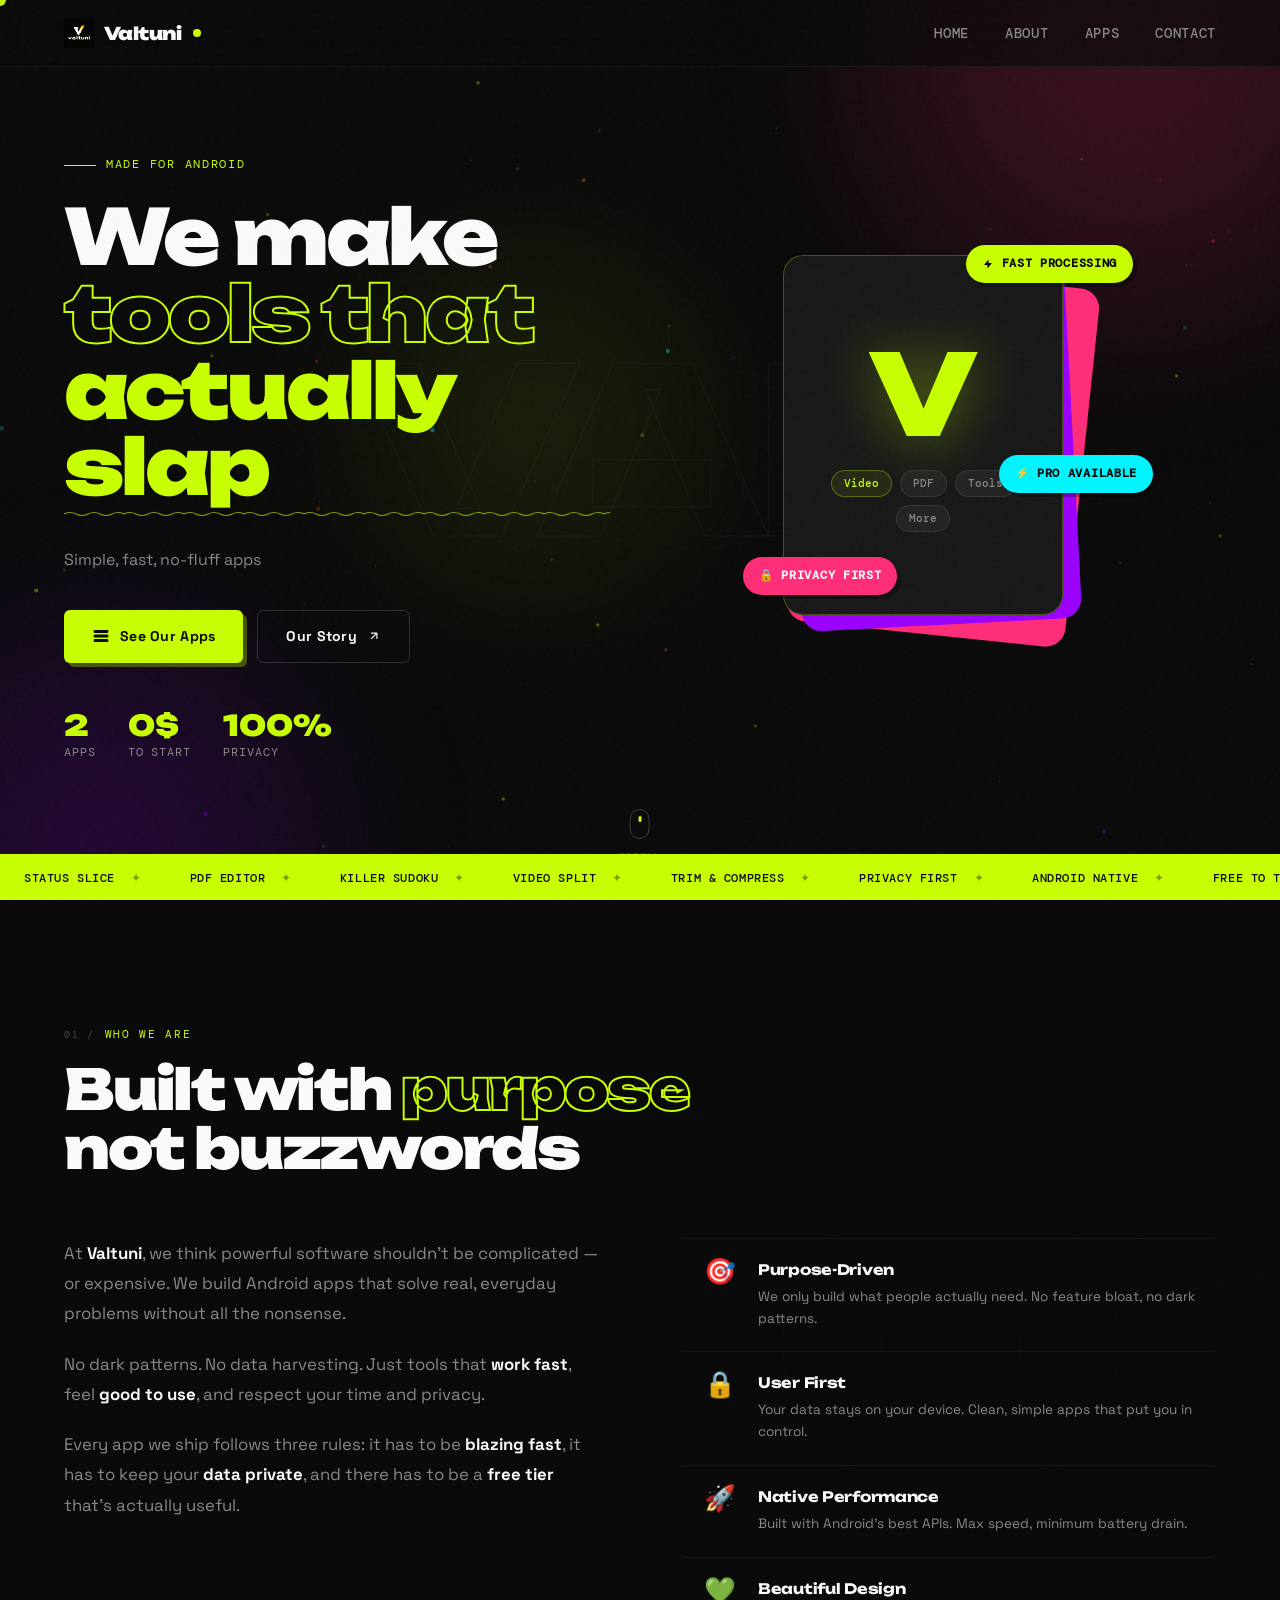
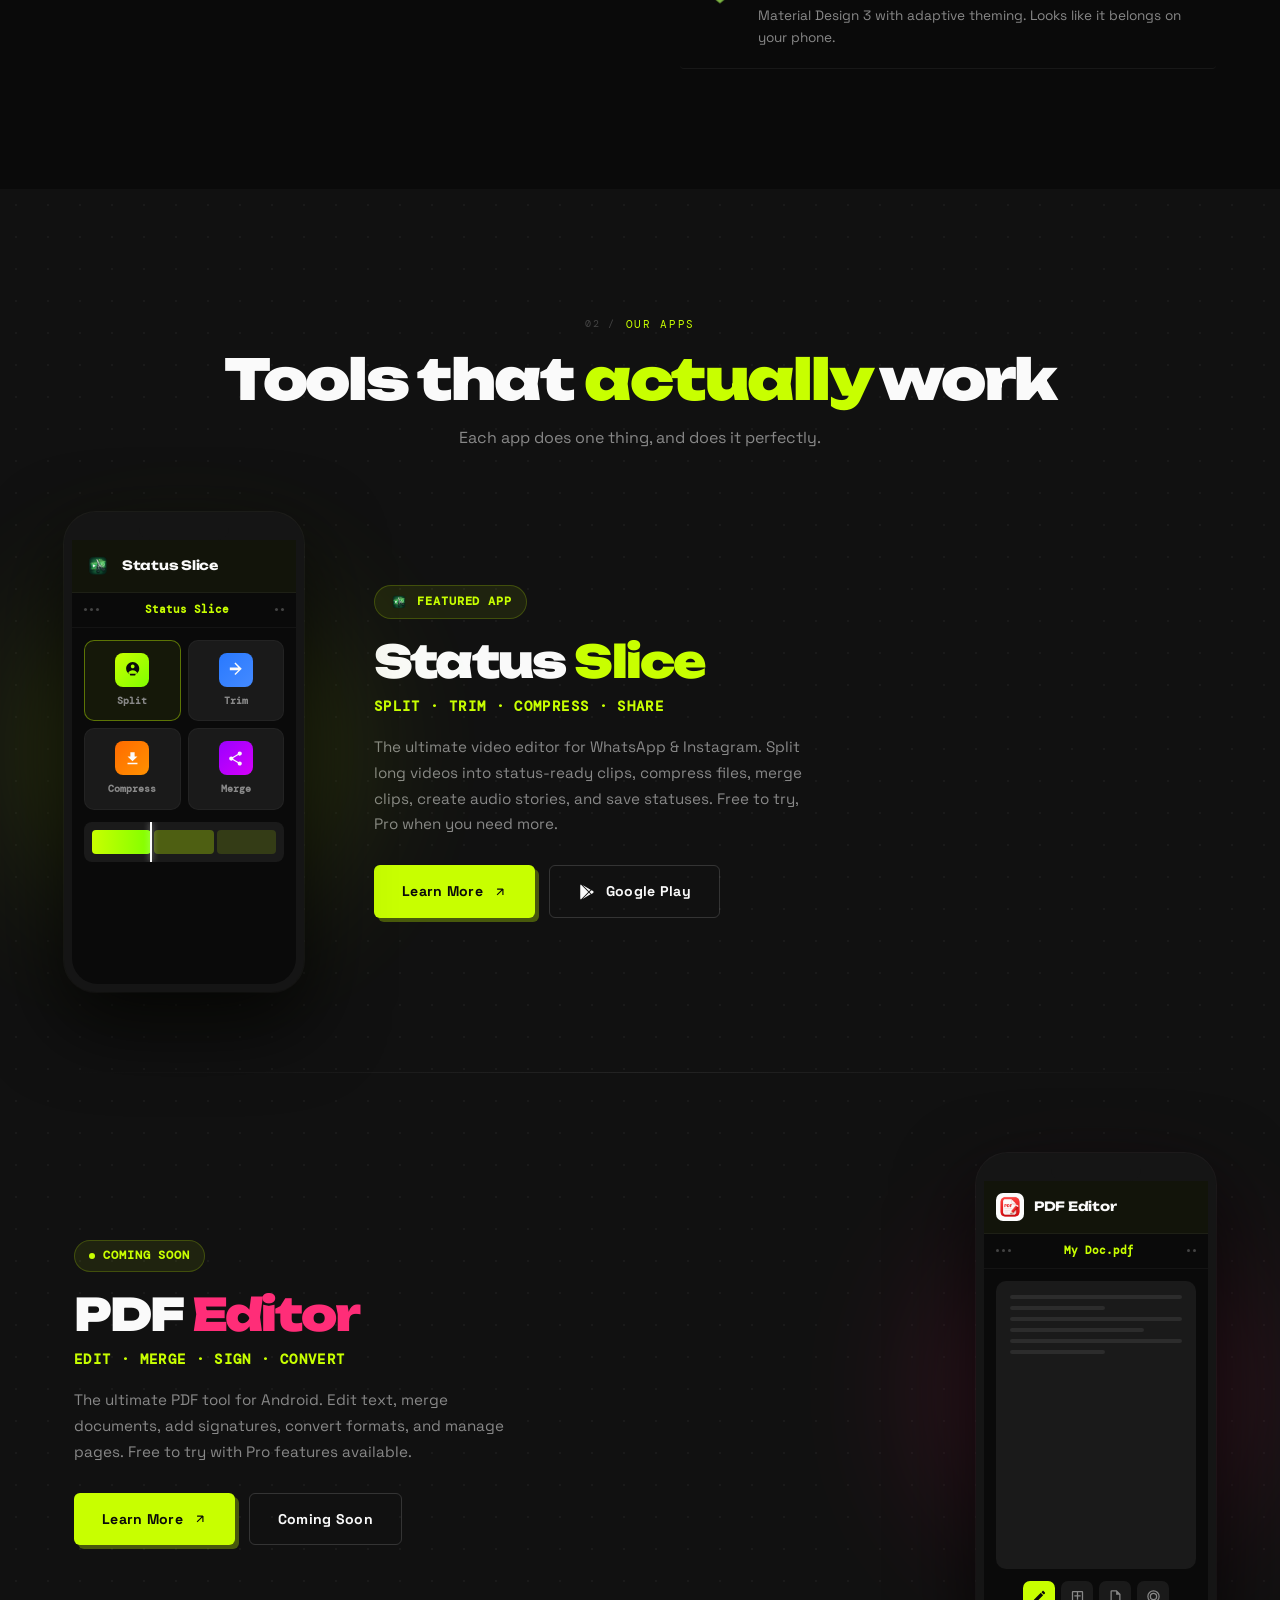
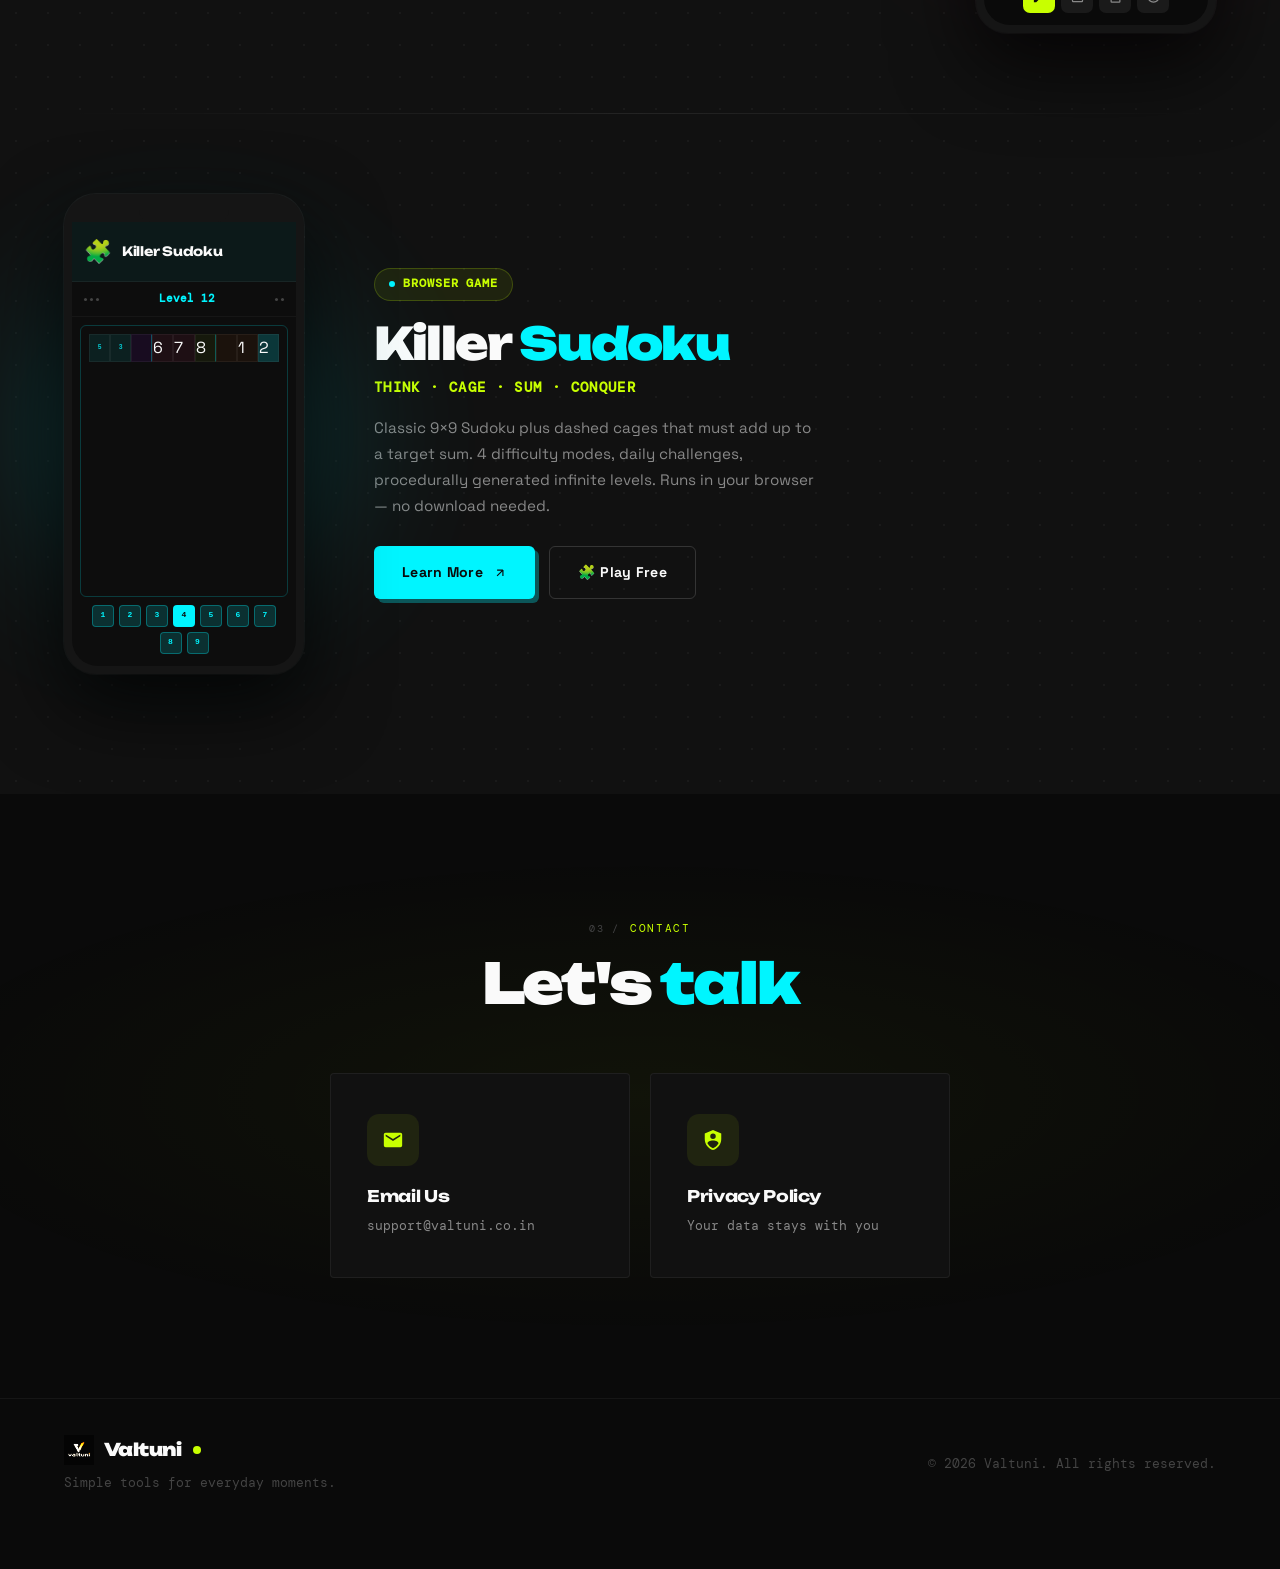
==== commit ceba7682: "Add Killer Sudoku app page, privacy policy, and update homepage + root privacy" ====
--- a/index.html
+++ b/index.html
@@ -4,7 +4,7 @@
     <meta charset="UTF-8">
     <meta name="viewport" content="width=device-width, initial-scale=1.0">
     <title>Valtuni — Apps That Actually Slap</title>
-    <meta name="description" content="Valtuni builds simple, powerful mobile applications that make everyday tasks easier. Explore Status Slice and PDF Editor.">
+    <meta name="description" content="Valtuni builds simple, powerful mobile applications and games that make everyday tasks easier. Explore Status Slice, PDF Editor, and Killer Sudoku.">
     <link rel="icon" type="image/x-icon" href="favicon.ico">
     <link rel="icon" type="image/png" sizes="32x32" href="favicon-32x32.png">
     <link rel="icon" type="image/png" sizes="16x16" href="favicon-16x16.png">
@@ -27,17 +27,17 @@
         <div class="ticker-track" id="tickerTrack">
             <span class="ticker-item">Status Slice <span class="ticker-sep">✦</span></span>
             <span class="ticker-item">PDF Editor <span class="ticker-sep">✦</span></span>
+            <span class="ticker-item">Killer Sudoku <span class="ticker-sep">✦</span></span>
             <span class="ticker-item">Video Split <span class="ticker-sep">✦</span></span>
             <span class="ticker-item">Trim & Compress <span class="ticker-sep">✦</span></span>
-            <span class="ticker-item">WhatsApp Tools <span class="ticker-sep">✦</span></span>
             <span class="ticker-item">Privacy First <span class="ticker-sep">✦</span></span>
             <span class="ticker-item">Android Native <span class="ticker-sep">✦</span></span>
             <span class="ticker-item">Free To Try <span class="ticker-sep">✦</span></span>
             <span class="ticker-item">Status Slice <span class="ticker-sep">✦</span></span>
             <span class="ticker-item">PDF Editor <span class="ticker-sep">✦</span></span>
+            <span class="ticker-item">Killer Sudoku <span class="ticker-sep">✦</span></span>
             <span class="ticker-item">Video Split <span class="ticker-sep">✦</span></span>
             <span class="ticker-item">Trim & Compress <span class="ticker-sep">✦</span></span>
-            <span class="ticker-item">WhatsApp Tools <span class="ticker-sep">✦</span></span>
             <span class="ticker-item">Privacy First <span class="ticker-sep">✦</span></span>
             <span class="ticker-item">Android Native <span class="ticker-sep">✦</span></span>
             <span class="ticker-item">Free To Try <span class="ticker-sep">✦</span></span>
@@ -96,7 +96,7 @@
                 </div>
                 <div class="hero-stats">
                     <div class="hero-stat">
-                        <span class="hero-stat-num" id="statApps">2</span>
+                        <span class="hero-stat-num" id="statApps">3</span>
                         <span class="hero-stat-label">Apps</span>
                     </div>
                     <div class="hero-stat">
@@ -348,6 +348,73 @@
                     </div>
                 </div>
 
+                <div class="app-divider"></div>
+
+                <!-- Killer Sudoku -->
+                <div class="app-hero sr-scale">
+                    <div class="app-hero-phone">
+                        <div class="phone-wrapper">
+                            <div class="phone-glow" style="background:#00F5FF"></div>
+                            <div class="phone-mockup">
+                                <div class="phone-notch"></div>
+                                <div class="phone-screen" style="background:#0d0d0d">
+                                    <div class="app-logo-bar" style="background:rgba(0,245,255,0.05)">
+                                        <span style="font-size:1.4rem">🧩</span>
+                                        <span class="app-logo-name">Killer Sudoku</span>
+                                    </div>
+                                    <div class="app-header-bar">
+                                        <div class="app-header-dots"><span></span><span></span><span></span></div>
+                                        <span class="app-header-title" style="color:#00F5FF">Level 12</span>
+                                        <div class="app-header-dots"><span></span><span></span></div>
+                                    </div>
+                                    <!-- Mini sudoku grid preview -->
+                                    <div style="padding:8px;flex:1;display:grid;grid-template-columns:repeat(9,1fr);grid-template-rows:repeat(9,1fr);gap:0;border:1px solid rgba(0,245,255,0.2);border-radius:6px;margin:8px;">
+                                        <div style="background:rgba(0,245,255,0.08);border:0.5px solid rgba(255,255,255,0.05);display:flex;align-items:center;justify-content:center;font-size:0.4rem;font-family:monospace;font-weight:700;color:rgba(0,245,255,0.8);">5</div>
+                                        <div style="background:rgba(0,245,255,0.08);border:0.5px solid rgba(255,255,255,0.05);display:flex;align-items:center;justify-content:center;font-size:0.4rem;font-family:monospace;font-weight:700;color:rgba(0,245,255,0.8);">3</div>
+                                        <div style="background:rgba(155,0,255,0.08);border:0.5px solid rgba(255,255,255,0.05);border-right:1px solid rgba(0,245,255,0.3);"></div>
+                                        <div style="background:rgba(255,45,120,0.07);border:0.5px solid rgba(255,255,255,0.05);">6</div>
+                                        <div style="background:rgba(255,45,120,0.07);border:0.5px solid rgba(255,255,255,0.05);">7</div>
+                                        <div style="background:rgba(200,255,0,0.05);border:0.5px solid rgba(255,255,255,0.05);border-right:1px solid rgba(0,245,255,0.3);">8</div>
+                                        <div style="background:rgba(255,107,0,0.06);border:0.5px solid rgba(255,255,255,0.05);"></div>
+                                        <div style="background:rgba(255,107,0,0.06);border:0.5px solid rgba(255,255,255,0.05);">1</div>
+                                        <div style="background:rgba(0,245,255,0.18);border:0.5px solid rgba(255,255,255,0.05);animation:cellPulse 1.5s ease-in-out infinite;">2</div>
+                                    </div>
+                                    <style>@keyframes cellPulse{0%,100%{background:rgba(0,245,255,0.12)}50%{background:rgba(0,245,255,0.28)}}</style>
+                                    <div style="display:flex;gap:5px;justify-content:center;padding:0 10px 12px;flex-wrap:wrap;">
+                                        <div style="width:22px;height:22px;background:rgba(0,245,255,0.15);border:1px solid rgba(0,245,255,0.3);border-radius:4px;display:flex;align-items:center;justify-content:center;font-size:0.5rem;font-weight:700;font-family:monospace;color:#00F5FF;">1</div>
+                                        <div style="width:22px;height:22px;background:rgba(0,245,255,0.15);border:1px solid rgba(0,245,255,0.3);border-radius:4px;display:flex;align-items:center;justify-content:center;font-size:0.5rem;font-weight:700;font-family:monospace;color:#00F5FF;">2</div>
+                                        <div style="width:22px;height:22px;background:rgba(0,245,255,0.15);border:1px solid rgba(0,245,255,0.3);border-radius:4px;display:flex;align-items:center;justify-content:center;font-size:0.5rem;font-weight:700;font-family:monospace;color:#00F5FF;">3</div>
+                                        <div style="width:22px;height:22px;background:#00F5FF;border-radius:4px;display:flex;align-items:center;justify-content:center;font-size:0.5rem;font-weight:700;font-family:monospace;color:#0a0a0a;">4</div>
+                                        <div style="width:22px;height:22px;background:rgba(0,245,255,0.15);border:1px solid rgba(0,245,255,0.3);border-radius:4px;display:flex;align-items:center;justify-content:center;font-size:0.5rem;font-weight:700;font-family:monospace;color:#00F5FF;">5</div>
+                                        <div style="width:22px;height:22px;background:rgba(0,245,255,0.15);border:1px solid rgba(0,245,255,0.3);border-radius:4px;display:flex;align-items:center;justify-content:center;font-size:0.5rem;font-weight:700;font-family:monospace;color:#00F5FF;">6</div>
+                                        <div style="width:22px;height:22px;background:rgba(0,245,255,0.15);border:1px solid rgba(0,245,255,0.3);border-radius:4px;display:flex;align-items:center;justify-content:center;font-size:0.5rem;font-weight:700;font-family:monospace;color:#00F5FF;">7</div>
+                                        <div style="width:22px;height:22px;background:rgba(0,245,255,0.15);border:1px solid rgba(0,245,255,0.3);border-radius:4px;display:flex;align-items:center;justify-content:center;font-size:0.5rem;font-weight:700;font-family:monospace;color:#00F5FF;">8</div>
+                                        <div style="width:22px;height:22px;background:rgba(0,245,255,0.15);border:1px solid rgba(0,245,255,0.3);border-radius:4px;display:flex;align-items:center;justify-content:center;font-size:0.5rem;font-weight:700;font-family:monospace;color:#00F5FF;">9</div>
+                                    </div>
+                                </div>
+                            </div>
+                        </div>
+                    </div>
+                    <div class="app-hero-info">
+                        <div class="app-card-badge">
+                            <span class="badge-dot" style="background:#00F5FF"></span>
+                            <span>Browser Game</span>
+                        </div>
+                        <h3>Killer <span style="color:#00F5FF">Sudoku</span></h3>
+                        <p class="app-tagline">Think · Cage · Sum · Conquer</p>
+                        <p class="app-description">Classic 9×9 Sudoku plus dashed cages that must add up to a target sum. 4 difficulty modes, daily challenges, procedurally generated infinite levels. Runs in your browser — no download needed.</p>
+                        <div class="app-hero-buttons">
+                            <a href="killersudoku/" class="btn btn-primary btn-glow" id="ksLearnBtn" style="background:#00F5FF;color:#0a0a0a;box-shadow:4px 4px 0 rgba(0,245,255,0.3);">
+                                Learn More
+                                <svg width="14" height="14" viewBox="0 0 24 24" fill="none" stroke="currentColor" stroke-width="2"><path d="M7 17L17 7M17 7H7M17 7V17"/></svg>
+                            </a>
+                            <a href="killersudoku/#play" class="btn btn-outline" id="ksPlayBtn">
+                                🧩 Play Free
+                            </a>
+                        </div>
+                    </div>
+                </div>
+
             </div>
         </div>
     </section>
